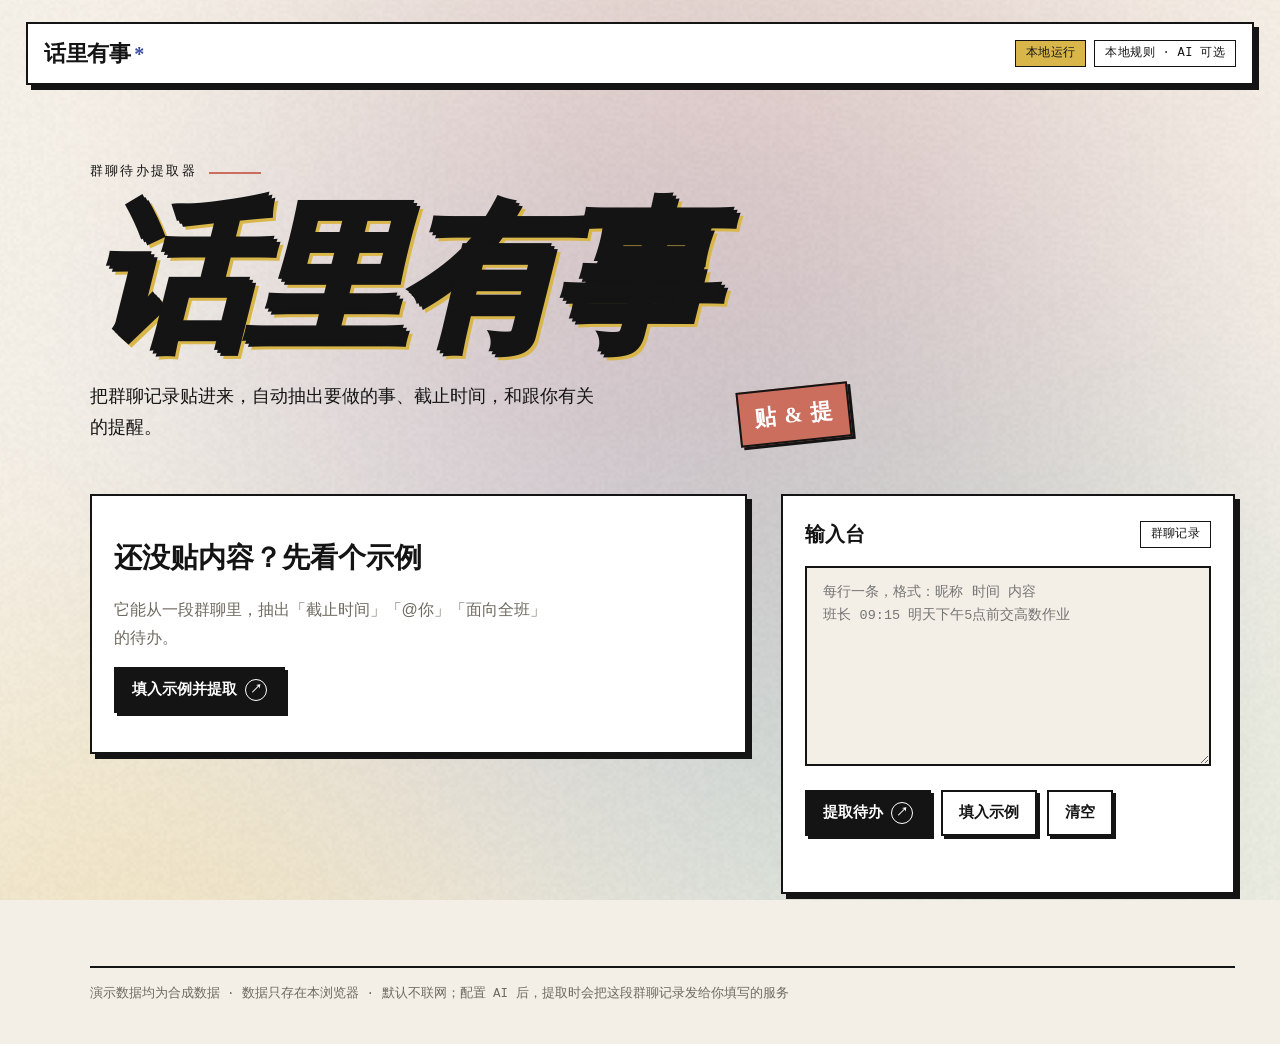
==== index.html @ 80111955 "feat: 加入日历视图与可选 AI 提取 - 日历视图：月历按截止日排布，支持切换月份、回到今天、显示/隐藏已完成 - 未识别日期的条目进「未排期」，可在日历里手动排期 - 详情面板新增「日历排期」" ====
<!DOCTYPE html>
<html lang="zh-CN">
<head>
  <meta charset="UTF-8">
  <meta name="viewport" content="width=device-width, initial-scale=1.0">
  <meta name="theme-color" content="#F4EFE6">
  <title>话里有事 · 群聊待办提取器</title>
  <link rel="stylesheet" href="styles.css">
</head>
<body>
  <!-- 着色器背景：主题色在纸面上缓慢晕染漂移 -->
  <canvas class="bg" id="bg-canvas" aria-hidden="true"></canvas>

  <header class="topbar">
    <span class="brand">话里有事<span class="brand__star" aria-hidden="true">*</span></span>
    <span class="topbar__tags">
      <span class="tag tag--acid">本地运行</span>
      <span class="tag">本地规则 · AI 可选</span>
    </span>
  </header>

  <main class="page">
    <section class="hero">
      <p class="kicker">群聊待办提取器<span class="kicker__line" aria-hidden="true"></span></p>
      <h1 class="title">话里有事</h1>
      <div class="hero__row">
        <p class="sub">把群聊记录贴进来，自动抽出要做的事、截止时间，和跟你有关的提醒。</p>
        <span class="stamp" aria-hidden="true">贴 &amp; 提</span>
      </div>
    </section>

    <div class="layout">
      <!-- 左：结果 -->
      <section class="col col--results">
        <div id="placeholder" class="box placeholder">
          <p class="placeholder__title">还没贴内容？先看个示例</p>
          <p class="placeholder__sub">它能从一段群聊里，抽出「截止时间」「@你」「面向全班」的待办。</p>
          <button type="button" id="quickstart" class="btn btn--primary">
            <span>填入示例并提取</span>
            <span class="btn__icon" aria-hidden="true">↗</span>
          </button>
        </div>

        <section id="result" class="result" hidden>
          <div class="stats">
            <div class="stat stat--big stat--acid">
              <span class="stat__label">待办</span>
              <span class="stat__num" id="stat-open">0</span>
            </div>
            <div class="stat stat--blue">
              <span class="stat__label">与你相关</span>
              <span class="stat__num" id="stat-relevant">0</span>
            </div>
            <div class="stat stat--pink">
              <span class="stat__label">待确认</span>
              <span class="stat__num" id="stat-confirm">0</span>
            </div>
            <div class="stat stat--mint">
              <span class="stat__label">已完成</span>
              <span class="stat__num" id="stat-done">0</span>
            </div>
          </div>

          <div class="box listbox" id="listbox">
            <div class="listbox__head">
              <nav class="tabs" aria-label="按状态筛选">
                <button type="button" class="tab active" data-filter="todo">待办</button>
                <button type="button" class="tab" data-filter="confirm">待确认</button>
                <button type="button" class="tab" data-filter="done">已完成</button>
              </nav>
              <div class="listbox__tools">
                <button type="button" id="view-toggle" class="btn btn--ghost btn--sm" aria-pressed="false" title="切换到日历视图">
                  <span id="view-toggle-icon" aria-hidden="true">▦</span>
                  <span id="view-toggle-label">日历</span>
                </button>
                <button type="button" id="ai-settings" class="btn btn--ghost btn--sm" title="AI 设置" aria-label="AI 设置"><span aria-hidden="true">⚙</span> AI</button>
                <button type="button" id="select-mode" class="btn btn--ghost btn--sm js-list-only" aria-pressed="false">多选</button>
                <button type="button" id="done-all" class="btn btn--ghost btn--sm js-list-only">全部完成</button>
                <button type="button" id="export" class="btn btn--ghost btn--sm">导出 JSON</button>
              </div>
            </div>

            <!-- 多选模式下的批量操作条，只在开启多选时出现 -->
            <div class="batchbar" id="batchbar" hidden>
              <span class="batchbar__count" id="batch-count">已选 0 条</span>
              <div class="batchbar__actions">
                <button type="button" id="batch-all" class="btn btn--ghost btn--sm">全选</button>
                <button type="button" id="batch-done" class="btn btn--ghost btn--sm">标记完成</button>
                <button type="button" id="batch-delete" class="btn btn--danger btn--sm">删除</button>
                <button type="button" id="batch-exit" class="btn btn--ghost btn--sm">取消</button>
              </div>
            </div>

            <p id="summary" class="summary"></p>
            <p id="ai-note" class="ai-note" hidden role="status" aria-live="polite"></p>
            <ul id="list" class="list"></ul>

            <!-- 日历视图：同一批待办的时间视角。月历里只放已排期的条目；
                 原文日期认不出来的留在「未排期」，点开可手动排期。 -->
            <section class="calendar" id="calendar" hidden aria-label="待办日历">
              <div class="cal__head">
                <div class="cal__month">
                  <button type="button" class="cal__navbtn" id="cal-prev" aria-label="上个月">‹</button>
                  <span class="cal__label" id="cal-label" aria-live="polite">—</span>
                  <button type="button" class="cal__navbtn" id="cal-next" aria-label="下个月">›</button>
                </div>
                <button type="button" class="btn btn--ghost btn--sm" id="cal-today">今天</button>
                <label class="cal__done">
                  <input type="checkbox" id="cal-show-done" checked>
                  显示已完成
                </label>
              </div>
              <p class="cal__meta" id="cal-meta"></p>

              <div class="cal__weekdays" aria-hidden="true">
                <span>一</span><span>二</span><span>三</span><span>四</span><span>五</span><span class="cal__weekend">六</span><span class="cal__weekend">日</span>
              </div>
              <div class="cal__grid" id="cal-grid" role="group" aria-label="月历"></div>

              <div class="cal__legend" aria-hidden="true">
                <span><i class="cal__bar"></i>待办</span>
                <span><i class="cal__bar cal__bar--confirm"></i>待确认</span>
                <span><i class="cal__bar cal__bar--done"></i>已完成</span>
                <span class="cal__legend-overdue">红条 = 已过期</span>
              </div>

              <div class="cal__section">
                <div class="cal__section-head cal__dayhead">
                  <h3 class="cal__daystamp" id="cal-day-label">
                    <span class="cal__daynum" id="cal-day-num">—</span>
                    <span class="cal__daymeta">
                      <span class="cal__daymonth" id="cal-day-month">—</span>
                      <span class="cal__dayweek" id="cal-day-week"></span>
                    </span>
                  </h3>
                  <span class="cal__section-count" id="cal-day-count"></span>
                </div>
                <ul class="cal-list cal-list--timeline" id="cal-day-list"></ul>
              </div>

              <div class="cal__section">
                <div class="cal__section-head">
                  <h3 class="cal__section-title">未排期</h3>
                  <span class="cal__section-count" id="cal-unscheduled-count"></span>
                </div>
                <p class="cal__hint" id="cal-unscheduled-hint">原文里没识别出具体日期的条目会留在这里，点开可手动排期。</p>
                <ul class="cal-list" id="cal-unscheduled-list"></ul>
              </div>
            </section>

            <!-- 拖拽放置目标：手柄拖动时的删除区。纯指针交互（键盘/读屏走批量删除按钮） -->
            <div class="trash" id="trash" hidden aria-hidden="true">
              <svg class="trash__icon" viewBox="0 0 24 24" focusable="false">
                <path d="M4 7h16M9.5 7V4.5h5V7M6.2 7l1 12.1A1.9 1.9 0 0 0 9.1 21h5.8a1.9 1.9 0 0 0 1.9-1.9L18 7"
                      fill="none" stroke="currentColor" stroke-width="2"/>
                <path d="M10.2 11v6M13.8 11v6" fill="none" stroke="currentColor" stroke-width="2"/>
              </svg>
              <span class="trash__label">拖入删除</span>
            </div>

            <p id="list-status" class="sr-only" role="status" aria-live="polite"></p>
          </div>
        </section>
      </section>

      <!-- 右：控制台 / 解析 -->
      <aside class="col col--side" id="side">
        <section class="box console" id="console">
          <div class="console__head">
            <h2 class="boxtitle">输入台</h2>
            <span class="tag mono">群聊记录</span>
          </div>
          <textarea id="chat" spellcheck="false" placeholder="每行一条，格式：昵称 时间 内容&#10;班长 09:15 明天下午5点前交高数作业"></textarea>
          <div class="actions">
            <button type="button" id="extract" class="btn btn--primary">
              <span>提取待办</span>
              <span class="btn__icon" aria-hidden="true">↗</span>
            </button>
            <button type="button" id="sample" class="btn btn--ghost">填入示例</button>
            <button type="button" id="clear" class="btn btn--ghost">清空</button>
          </div>
          <p id="hint" class="hint" role="status" aria-live="polite"></p>
        </section>

        <section class="box detail" id="detail" hidden>
          <div class="console__head">
            <h2 class="boxtitle">解析</h2>
            <button type="button" id="detail-close" class="btn btn--ghost btn--sm">返回输入台</button>
          </div>
          <p class="detail__text" id="detail-text"></p>
          <div class="detail__meta" id="detail-meta"></div>
          <div class="detail__block">
            <label class="detail__label" for="detail-date">日历排期</label>
            <div class="detail__date-row">
              <input type="date" id="detail-date">
              <button type="button" class="btn btn--ghost btn--sm" id="detail-date-clear">清除</button>
            </div>
            <p class="detail__date-note" id="detail-date-note"></p>
          </div>
          <div class="detail__block">
            <p class="detail__label">提取依据</p>
            <ul class="detail__reasons" id="detail-reasons"></ul>
          </div>
          <div class="detail__block" id="detail-cond-block" hidden>
            <p class="detail__label">条件</p>
            <ul class="detail__conds" id="detail-conds"></ul>
          </div>
          <div class="detail__block">
            <p class="detail__label">原文</p>
            <p class="detail__source" id="detail-source"></p>
            <button type="button" id="detail-raw-btn" class="btn btn--ghost btn--sm" aria-expanded="false" aria-controls="detail-raw" hidden>打开原文</button>
            <div class="rawwrap" id="detail-raw" hidden>
              <p class="detail__label" id="detail-raw-label"></p>
              <p class="detail__source detail__source--line" id="detail-raw-text"></p>
            </div>
          </div>
        </section>
      </aside>
    </div>

    <footer class="foot">
      <p>演示数据均为合成数据 · 数据只存在本浏览器 · 默认不联网；配置 AI 后，提取时会把这段群聊记录发给你填写的服务</p>
    </footer>
  </main>

  <!-- 拖进垃圾桶删除后给一条撤回机会。
       「删除」按钮走的是下面的二次确认弹窗，所以不需要这个——确认过的删除就是终局。 -->
  <div class="undo" id="undo" hidden role="status" aria-live="polite">
    <span class="undo__text" id="undo-text"></span>
    <button type="button" class="btn btn--sm" id="undo-btn">撤销</button>
  </div>

  <!-- 删除确认弹窗：警告 + 跳出动效 -->
  <div class="dialog" id="delete-dialog" hidden role="dialog" aria-modal="true" aria-labelledby="delete-dialog__title">
    <div class="dialog__backdrop" data-close aria-hidden="true"></div>
    <div class="dialog__card" role="document">
      <span class="dialog__mark" aria-hidden="true">!</span>
      <h2 class="dialog__title" id="delete-dialog__title">删除这条待办？</h2>
      <p class="dialog__body">这条待办会被<span class="dialog__strong">永久移除</span>，无法撤销。</p>
      <p class="dialog__preview" id="delete-dialog__preview"></p>
      <div class="dialog__actions">
        <button type="button" class="btn btn--ghost" id="delete-cancel">取消</button>
        <button type="button" class="btn btn--danger" id="delete-confirm">确认删除</button>
      </div>
    </div>
  </div>

  <!-- AI 设置：可选增强。没有配置时，页面行为与纯本地版完全一致。
       Key 只写进本浏览器的 localStorage，不写进代码、仓库或导出文件。 -->
  <div class="dialog" id="ai-dialog" hidden role="dialog" aria-modal="true" aria-labelledby="ai-dialog__title">
    <div class="dialog__backdrop" data-ai-close aria-hidden="true"></div>
    <div class="dialog__card dialog__card--wide" role="document">
      <h2 class="dialog__title" id="ai-dialog__title">AI 提取设置</h2>
      <p class="dialog__body dialog__body--sm">AI 是可选的。不配置时，全部功能由本地规则完成。配置保存后，点「提取待办」会把整段群聊直接交给 AI 整理成待办，结果写进列表；每条都会在「解析」里给出原文证据。密钥只保存在这个浏览器的 localStorage 里，不写进代码、仓库或导出文件；提取时，这段群聊记录会发送到你下面填写的服务。</p>

      <label class="field">
        <span class="field__label">服务商</span>
        <select id="ai-provider">
          <option value="deepseek">DeepSeek</option>
          <option value="openai">OpenAI</option>
          <option value="ollama">本地 Ollama</option>
          <option value="custom">自定义（OpenAI 兼容）</option>
        </select>
      </label>

      <label class="field">
        <span class="field__label">接口地址</span>
        <input type="text" id="ai-base" spellcheck="false" autocomplete="off" placeholder="https://api.deepseek.com">
      </label>

      <label class="field">
        <span class="field__label">模型</span>
        <input type="text" id="ai-model" spellcheck="false" autocomplete="off" placeholder="deepseek-chat">
      </label>

      <label class="field">
        <span class="field__label">API Key</span>
        <input type="password" id="ai-key" spellcheck="false" autocomplete="off" placeholder="sk-…（本地 Ollama 可留空）">
      </label>

      <p class="ai-why" id="ai-dialog-status" role="status" aria-live="polite"></p>

      <div class="dialog__actions dialog__actions--split">
        <button type="button" class="btn btn--ghost btn--sm" id="ai-test">测试连接</button>
        <span class="dialog__spacer"></span>
        <button type="button" class="btn btn--ghost" id="ai-cancel">关闭</button>
        <button type="button" class="btn btn--primary" id="ai-save">保存</button>
      </div>
    </div>
  </div>

  <script src="bg-shader.js"></script>
  <script src="app.js"></script>
</body>
</html>
---- styles.css ----
/* ============================================================
   话里有事 · 新粗野主义（Neo-brutalism）
   撞色 + 2px 硬描边 + 实心硬阴影 + 字体混搭 + 不对称负空间。
   规则是拿来打破的——但每处破例都得有意图。
   纯 CSS，无框架。动效只用 transform / opacity。
   ============================================================ */

:root {
  /* 撞色色板：芥末黄 × 靛蓝 × 陶土 × 灰绿，压在一个近黑骨架上 */
  --paper: #F4EFE6;   /* 暖纸底 */
  --paper-2: #EAE2D2;
  --ink: #141414;     /* 近黑 */
  --white: #FFFFFF;

  --acid: #D9B64A;    /* 芥末黄 */
  --acid-soft: #F5E7BC; /* 芥末黄的浅版：多选选中行的底 */
  --blue: #3B4C9E;    /* 靛蓝 */
  --blue-ink: #FFFFFF;
  --pink: #CB6E5E;    /* 陶土 */
  --mint: #74B293;    /* 灰绿 */
  --orange: #C2541E;  /* 橙 */

  --amber: #B4630A;
  --red: #D43A26;

  --line: #141414;
  --line-soft: rgba(20, 20, 20, 0.16);
  --weak: #6E6A60;
  --mark: #D9B64A;

  /* 字体混搭：衬线标题 × 无衬线正文 × 等宽标签 */
  --display: "Noto Serif SC", "Source Han Serif SC", "Songti SC", "STSong", "SimSun", Georgia, serif;
  --body: "PingFang SC", "HarmonyOS Sans SC", "Microsoft YaHei", -apple-system, "Segoe UI", "Noto Sans SC", sans-serif;
  --mono: ui-monospace, "SF Mono", "Cascadia Mono", "JetBrains Mono", Consolas, "Liberation Mono", monospace;

  /* 硬阴影（无 blur）——本主题唯一的"阴影" */
  --shadow: 5px 5px 0 var(--ink);
  --shadow-sm: 3px 3px 0 var(--ink);
  --shadow-lg: 9px 9px 0 var(--ink);

  --ease-out: cubic-bezier(0.23, 1, 0.32, 1);
  /* 视图翻转的两半：easeInQuad / easeOutQuad（easings.net）。
     转出加速、转入减速，接缝处速度正好接上，拼成一次 180° 翻转。 */
  --ease-flip-out: cubic-bezier(0.11, 0, 0.5, 0);
  --ease-flip-in: cubic-bezier(0.5, 1, 0.89, 0.67);
}

* { box-sizing: border-box; }

html, body { margin: 0; padding: 0; }

body {
  background: var(--paper);
  color: var(--ink);
  font-family: var(--body);
  font-size: 16px;
  line-height: 1.6;
  -webkit-font-smoothing: antialiased;
  text-rendering: optimizeLegibility;
  overflow-x: hidden;
}

/* ---- 着色器背景（WebGL 晕染漂移；无 WebGL 时退化为纯纸底）---- */
.bg {
  position: fixed;
  inset: 0;
  z-index: -1;
  width: 100%;
  height: 100%;
  pointer-events: none;
  background: var(--paper);
}

/* ---- 顶栏 ---- */
.topbar {
  display: flex;
  align-items: center;
  justify-content: space-between;
  gap: 16px;
  margin: 22px 26px 0;
  padding: 12px 16px;
  background: var(--white);
  border: 2px solid var(--ink);
  box-shadow: var(--shadow);
}

.brand {
  font-family: var(--display);
  font-weight: 900;
  font-size: 22px;
  letter-spacing: -0.02em;
  display: inline-flex;
  align-items: baseline;
  gap: 4px;
}
.brand__star { color: var(--blue); font-size: 20px; }

.topbar__tags { display: flex; gap: 8px; flex-wrap: wrap; }

.tag {
  display: inline-block;
  padding: 3px 10px;
  font-family: var(--mono);
  font-size: 12px;
  letter-spacing: 0.03em;
  background: var(--white);
  border: 1.5px solid var(--ink);
  color: var(--ink);
  white-space: nowrap;
}
.tag--acid { background: var(--acid); }

/* ---- 主容器：左右留白故意不相等 ---- */
.page {
  padding: 0 3.5vw 0 7vw;
  max-width: 1560px;
  margin: 0 auto;
}

/* ---- Hero ---- */
.hero { padding: 72px 0 52px; }

.kicker {
  margin: 0 0 18px;
  font-family: var(--mono);
  font-size: 13px;
  letter-spacing: 0.18em;
  text-transform: uppercase;
  color: var(--ink);
  display: inline-flex;
  align-items: center;
  gap: 12px;
}
.kicker__line {
  display: inline-block;
  width: 52px;
  height: 2px;
  background: var(--pink);
}

.title {
  margin: 0;
  font-family: var(--display);
  font-weight: 900;
  font-style: italic;
  font-size: clamp(56px, 12.5vw, 168px);
  line-height: 0.95;
  letter-spacing: -0.04em;
  color: var(--ink);
  /* 3D 挤出：两层黑色厚底 + 芥末黄投影，字从纸上"鼓"出来 */
  text-shadow:
    3px 3px 0 var(--ink),
    6px 6px 0 var(--ink),
    9px 9px 0 var(--acid);
}

.hero__row {
  display: flex;
  align-items: flex-end;
  justify-content: space-between;
  gap: 32px;
  margin-top: 28px;
  max-width: 760px;
}

.sub {
  margin: 0;
  font-size: 18px;
  line-height: 1.7;
  color: var(--ink);
  max-width: 520px;
}

.stamp {
  flex: none;
  font-family: var(--display);
  font-weight: 900;
  font-size: 22px;
  padding: 8px 14px;
  background: var(--pink);
  color: var(--white);
  border: 2px solid var(--ink);
  box-shadow: var(--shadow-sm);
  transform: rotate(-6deg);
  letter-spacing: 0.06em;
}

/* ---- 布局：两列不等宽，侧栏向下错位 ---- */
.layout {
  display: grid;
  grid-template-columns: 1.45fr 1fr;
  gap: 34px;
  align-items: start;
}
.col { min-width: 0; }
.col--side { position: sticky; top: 16px; }  /* 吸顶：点哪条，解析面板都在旁边 */

/* ---- 卡片 ---- */
.box {
  background: var(--white);
  border: 2px solid var(--ink);
  box-shadow: var(--shadow);
  padding: 22px;
}

.boxtitle {
  margin: 0;
  font-family: var(--display);
  font-weight: 900;
  font-size: 20px;
  letter-spacing: -0.01em;
}

/* ---- 输入台 ---- */
.console__head {
  display: flex;
  align-items: center;
  justify-content: space-between;
  gap: 12px;
  margin-bottom: 16px;
}

textarea {
  width: 100%;
  min-height: 200px;
  resize: vertical;
  padding: 14px 16px;
  font-family: var(--mono);
  font-size: 13.5px;
  line-height: 1.7;
  color: var(--ink);
  background: var(--paper);
  border: 2px solid var(--ink);
  outline: none;
  transition: background 160ms var(--ease-out);
}
textarea:focus { background: var(--white); }

/* ---- 按钮 ---- */
.actions { display: flex; gap: 10px; margin-top: 16px; flex-wrap: wrap; }

.btn {
  display: inline-flex;
  align-items: center;
  gap: 8px;
  padding: 10px 16px;
  white-space: nowrap;
  font-family: var(--body);
  font-size: 14.5px;
  font-weight: 600;
  color: var(--ink);
  background: var(--white);
  border: 2px solid var(--ink);
  box-shadow: var(--shadow-sm);
  cursor: pointer;
  transition: transform 140ms var(--ease-out);
}
.btn:active { transform: translate(2px, 2px); }

.btn--primary {
  background: var(--ink);
  color: var(--white);
  box-shadow: var(--shadow-sm);
}
.btn--primary .btn__icon {
  display: inline-grid;
  place-items: center;
  width: 22px;
  height: 22px;
  border: 1.5px solid currentColor;
  border-radius: 50%;
  font-size: 12px;
  transition: transform 160ms var(--ease-out);
}

.btn--ghost { box-shadow: var(--shadow-sm); }
.btn--sm { padding: 6px 12px; font-size: 13px; }
/* 「多选」是个开关，开着的时候按钮本身要看得出来 */
.btn.is-on { background: var(--ink); color: var(--white); }
.btn:disabled {
  cursor: default;
  opacity: 0.42;
  box-shadow: none;
  transform: translate(2px, 2px);
}

@media (hover: hover) and (pointer: fine) {
  .btn:hover { transform: translate(-2px, -2px); }
  .btn:active { transform: translate(2px, 2px); }
  .btn--primary:hover .btn__icon { transform: translate(2px, -2px); }
}

.hint { min-height: 20px; margin: 14px 0 0; font-size: 13px; color: var(--weak); font-family: var(--mono); }
.hint--ok { color: #0E7A44; }
.hint--warn { color: var(--amber); }

/* ---- 输出区：空态引导卡（一键体验入口）---- */
.placeholder {
  min-height: 260px;
  display: flex;
  flex-direction: column;
  align-items: flex-start;
  justify-content: center;
  gap: 16px;
  text-align: left;
  background: var(--white);
}
/* [hidden] 是 UA 样式表里的 display:none，作者样式里的 display:flex 会盖掉它，
   所以这里必须显式补一条，否则提取成功后空态卡不会消失、跟结果叠在一起。 */
.placeholder[hidden] { display: none; }
.placeholder__title { margin: 0; font-family: var(--display); font-weight: 900; font-size: 28px; }
.placeholder__sub { margin: 0; color: var(--weak); max-width: 440px; line-height: 1.7; }

/* ---- 统计块：不对称 grid，右下故意留空 ---- */
.stats {
  display: grid;
  grid-template-columns: 1.55fr 1fr 1fr;
  gap: 12px;
  margin-bottom: 22px;
  perspective: 900px;
}

.stat {
  padding: 16px 18px;
  border: 2px solid var(--ink);
  box-shadow: var(--shadow-sm);
  background: var(--white);
  transition: transform 140ms var(--ease-out);
}
.stat--big {
  grid-row: span 2;
  display: flex;
  flex-direction: column;
  justify-content: space-between;
  min-height: 150px;
  background: var(--acid);
}
.stat--big .stat__num { font-size: 72px; }
/* 三个次要统计：白底 + 各自色粗边 + 数字用色，压掉大面积高饱和 */
.stat--blue { background: var(--white); color: var(--ink); border-left: 8px solid var(--blue); }
.stat--pink { background: var(--white); color: var(--ink); border-left: 8px solid var(--pink); }
.stat--mint { background: var(--white); color: var(--ink); border-left: 8px solid var(--mint); }
.stat--blue .stat__num { color: var(--blue); }
.stat--pink .stat__num { color: var(--pink); }
.stat--mint .stat__num { color: var(--mint); }
.stat--blue .stat__label, .stat--pink .stat__label, .stat--mint .stat__label { opacity: 0.6; }

.stat__label { display: block; font-family: var(--mono); font-size: 12px; letter-spacing: 0.06em; opacity: 0.85; }
.stat__num { display: block; font-family: var(--mono); font-weight: 700; font-size: 34px; line-height: 1; }

@media (hover: hover) and (pointer: fine) {
  .stat:hover { transform: translate(-2px, -2px) rotateX(9deg) rotateY(-12deg); }
}

/* ---- 列表盒 ---- */
/* 裁掉条目飞出去的越界部分，让「甩出列表」读起来是滑出盒子而不是溢出到页面上。
   内边距 22px 足够容纳静止态/选中态/悬停态的硬阴影（最大 7px）。
   position: relative 是给垃圾桶做定位上下文（它钉在盒子左下角）。 */
.listbox { position: relative; overflow: hidden; }

/* 列表 / 日历切换：整张卡片绕 Y 轴翻转，在侧面看不见时换内容。
   两段时长和 app.js 里的 150 / 190ms 对齐；只动 transform 和 opacity。 */
.listbox.is-flip-out,
.listbox.is-flip-in {
  transform-origin: center center;
  pointer-events: none;
}
.listbox.is-flip-out {
  animation: viewFlipOut 150ms var(--ease-flip-out) both;
}
.listbox.is-flip-in {
  animation: viewFlipIn 190ms var(--ease-flip-in) both;
}
@keyframes viewFlipOut {
  0%   { opacity: 1; transform: perspective(2400px) rotateY(0deg); }
  80%  { opacity: 1; }
  100% { opacity: 0; transform: perspective(2400px) rotateY(calc(var(--flip-dir, 1) * 90deg)); }
}
@keyframes viewFlipIn {
  0%   { opacity: 0; transform: perspective(2400px) rotateY(calc(var(--flip-dir, 1) * -90deg)); }
  30%  { opacity: 0.55; }
  100% { opacity: 1; transform: perspective(2400px) rotateY(0deg); }
}

.listbox__head {
  display: flex;
  align-items: center;
  justify-content: space-between;
  gap: 12px;
  flex-wrap: wrap;
}

.tabs {
  display: inline-flex;
  border: 2px solid var(--ink);
  background: var(--paper);
}
.tab {
  padding: 8px 16px;
  font-family: var(--body);
  font-size: 14px;
  font-weight: 600;
  color: var(--ink);
  background: transparent;
  border: none;
  border-right: 2px solid var(--ink);
  cursor: pointer;
  position: relative;
  z-index: 0;
  transition: background 140ms var(--ease-out), color 140ms var(--ease-out),
              transform 220ms var(--ease-out), opacity 220ms var(--ease-out),
              box-shadow 220ms var(--ease-out);
}
.tab:last-child { border-right: none; }
/* 未选中项压低，给选中项腾出视觉分量 */
.tabs .tab:not(.active) { opacity: 0.72; }
/* 选中项从行里「鼓」出来：抬起 + 微放大 + 硬阴影，邻居自然让位 */
.tab.active {
  background: var(--ink);
  color: var(--white);
  transform: translateY(-2px) scale(1.06);
  box-shadow: var(--shadow-sm);
  z-index: 1;
}

.listbox__tools { display: flex; align-items: center; flex-wrap: wrap; gap: 8px; }

.summary { margin: 14px 0 0; font-size: 13px; color: var(--weak); font-family: var(--mono); }

/* 屏幕阅读器可见、视觉不可见：只用来播报拖拽排序的结果 */
.sr-only {
  position: absolute;
  width: 1px; height: 1px;
  margin: -1px; padding: 0;
  overflow: hidden;
  clip-path: inset(50%);
  white-space: nowrap;
}

/* ---- 列表 ---- */
/* 底部留出垃圾桶那一行，最后一条不会被它压住 */
/* 垃圾桶改成流内元素后，这里不再需要给它预留 56px */
.list { list-style: none; margin: 6px 0 0; padding: 0; }

/* 拖拽把手：点阵握把。整行太宽，用整行做拖拽会跟"点击选中"打架，所以给一个明确的手柄。 */
.drag {
  flex: none;
  width: 16px;
  height: 26px;
  margin-top: 2px;
  cursor: grab;
  touch-action: none; /* 触屏上按住手柄拖动时不要顺带滚页面 */
  border-radius: 3px;
  background-image: radial-gradient(var(--ink) 1.1px, transparent 1.2px);
  background-size: 5px 5px;
  background-position: 1px 2px;
  opacity: 0.3;
  transition: opacity 160ms var(--ease-out), background-color 160ms var(--ease-out);
}
@media (hover: hover) and (pointer: fine) {
  .drag:hover { opacity: 0.7; background-color: var(--paper-2); }
}
.drag:focus-visible { opacity: 1; outline: 2px solid var(--ink); outline-offset: 2px; }
/* 深色选中态下，墨色点阵看不见，换成纸色 */
.item--selected .drag { background-image: radial-gradient(var(--paper-2) 1.1px, transparent 1.2px); }

/* 被拖起来的那条：脱离列表流，抬起（硬阴影加大）——宽而扁的行用旋转会读成"整行歪掉"，所以不旋转 */
.item--dragging {
  position: relative;
  z-index: 6;
  background: var(--white);
  box-shadow: var(--shadow-lg);
}
.item--dragging, .item--dragging * { cursor: grabbing; }
.item--dragging .drag { opacity: 0.9; }
body.is-dragging { user-select: none; }
/* 拖拽时条目可能被拖到列表外，先解除 .listbox 的裁剪（它平时是为"滑出列表"服务的）。
   is-dropping 是「松手后飞进垃圾桶」那 300ms——那一段也要保持不裁剪。 */
body.is-dragging .listbox,
body.is-dropping .listbox { overflow: visible; }

/* 拖拽时把结果列整体抬到右侧「输入台」之上。
   .console / .col--results / .col--side 都挂着 `animation: rise ... both`，
   而 rise 动的是 opacity + transform——fill-mode 的 both 让动画**永久处于生效状态**，
   于是这三个都成了永久 stacking context。被拖的条目 z-index 再高也被困在
   .col--results 内部出不去，而 .col--side 在 DOM 里更靠后、两者又同处 z-index:0
   那一层，所以条目一拖到输入台上就会被它盖住。只能在"列"这一层把顺序翻过来。 */
body.is-dragging .col--results,
body.is-dropping .col--results {
  position: relative;
  z-index: 5;
}

.item {
  display: flex;
  align-items: flex-start;
  gap: 12px;
  padding: 14px 12px;
  margin-top: 8px;
  background: var(--white);
  border: 2px solid var(--ink);
  border-left-width: 8px;
  box-shadow: var(--shadow-sm);
  cursor: pointer;
  transition: transform 140ms var(--ease-out), background 120ms var(--ease-out),
              box-shadow 120ms var(--ease-out);
}
.item--todo { border-left-color: var(--mint); }
.item--confirm { border-left-color: var(--orange); }
.item--done { border-left-color: var(--line-soft); }

@media (hover: hover) and (pointer: fine) {
  .item:hover { transform: translate(-2px, -2px); }
}

/* 多选模式：整行变成"可勾选"，所以不再有"点开解析"的暗示 */
.item--select .item__more { display: none; }

/* 多选选中的行：浅芥末底 + 芥末硬阴影，跟"反色=正在看解析"区分开 */
.item--picked {
  background: var(--acid-soft);
  box-shadow: 3px 3px 0 var(--acid);
}

/* 选中：反色 + 实心阴影加大，一眼锁定 */
.list .item--selected {
  background: var(--ink);
  color: var(--white);
  box-shadow: 7px 7px 0 var(--acid);
}
.list .item--selected .text { color: var(--white); }
.list .item--selected .source { color: var(--paper-2); }
.list .item--selected .imported { color: var(--paper-2); }
.list .item--selected .item__more { color: var(--acid); }

.done-toggle {
  appearance: none;
  -webkit-appearance: none;
  flex: none;
  width: 20px;
  height: 20px;
  margin-top: 2px;
  border: 2px solid var(--ink);
  background: var(--white);
  cursor: pointer;
  position: relative;
  transition: background 120ms var(--ease-out);
}
.done-toggle:checked { background: var(--mint); }
.done-toggle:checked::after {
  content: "";
  position: absolute;
  inset: 3px;
  background: var(--ink);
  clip-path: polygon(14% 44%, 0 62%, 46% 100%, 100% 12%, 84% 0, 42% 68%);
}
.item--selected .done-toggle { background: var(--paper); }

/* 多选的勾选框：刻意跟「完成」的勾不一样——这里是实心方块，不是对勾。
   两个框在一行里从不同时出现，但语义得一眼分得开。 */
.pick {
  appearance: none;
  -webkit-appearance: none;
  flex: none;
  width: 20px;
  height: 20px;
  margin-top: 2px;
  border: 2px solid var(--ink);
  background: var(--white);
  cursor: pointer;
  position: relative;
  transition: background 120ms var(--ease-out);
}
.pick:checked { background: var(--acid); }
.pick:checked::after {
  content: "";
  position: absolute;
  inset: 4px;
  background: var(--ink);
}
.pick:focus-visible { outline: 2px solid var(--blue); outline-offset: 2px; }

.body { flex: 1; min-width: 0; }

/* 列表里的文字只留两行——待办台是拿来扫的，不是拿来读的。
   一条真实的班级通知能把行撑到三行半，扫十条就得滚屏。
   全文在右边的「解析」里，一个字都不会丢。 */
.item .text {
  font-size: 15px;
  line-height: 1.5;
  display: -webkit-box;
  -webkit-line-clamp: 2;
  -webkit-box-orient: vertical;
  overflow: hidden;
}
.item--done .text { color: var(--weak); text-decoration: line-through; }

.meta { display: flex; align-items: center; gap: 8px; margin-top: 9px; flex-wrap: wrap; }

.chip {
  display: inline-block;
  padding: 1px 8px;
  font-family: var(--mono);
  font-size: 11.5px;
  letter-spacing: 0.02em;
  background: var(--white);
  border: 1.5px solid var(--ink);
  color: var(--ink);
}
.chip--type-task { background: var(--mint); }
.chip--type-reminder { background: var(--acid); }
.chip--type-request { background: var(--pink); color: var(--white); }
/* 「说明」刻意不抢眼：纸底 + 虚线描边，跟三种实心撞色的"要做什么"分开。
   它不是第四种行动类型，是"这条不是给行动用的"这个信号本身。 */
.chip--type-note { background: var(--white); border-style: dashed; color: var(--weak); }
.chip--deadline { background: var(--blue); color: var(--white); }
.chip--me { background: var(--ink); color: var(--white); }
.chip--state { background: var(--orange); color: var(--white); }
.chip--state-done { background: var(--line-soft); color: var(--ink); }

.item--selected .chip { border-color: var(--white); }
/* 反色行里，墨色底的「与你相关」会整块融进背景；AI 的靛蓝底也偏暗。
   这里把这两种标签翻成浅底深字，保证选中时还读得清。 */
.item--selected .chip--me { background: var(--white); color: var(--ink); }
.item--selected .chip--ai { background: var(--acid); color: var(--ink); }

.source { font-size: 12.5px; color: var(--weak); }
.imported { font-size: 12px; font-family: var(--mono); color: var(--weak); }

.item__more { font-size: 12.5px; font-family: var(--mono); color: var(--weak); }

.del {
  flex: none;
  font-family: var(--mono);
  font-size: 12.5px;
  padding: 4px 8px;
  background: var(--white);
  color: var(--ink);
  border: 1.5px solid var(--ink);
  cursor: pointer;
  transition: background 120ms var(--ease-out), color 120ms var(--ease-out);
}
@media (hover: hover) and (pointer: fine) {
  .del:hover { background: var(--red); color: var(--white); border-color: var(--ink); }
}
.item--selected .del { background: transparent; color: var(--white); border-color: var(--white); }

.empty { padding: 32px 12px; text-align: center; color: var(--weak); font-family: var(--mono); }

/* ---- 日历视图 ---- */
/* 日历不是另一个数据表，是同一批条目的时间视角：
   有日期的进月历，认不出日期的进「未排期」，两边点开都是同一个解析面板。 */
.calendar { margin-top: 16px; }
.calendar[hidden] { display: none; }

/* 日历模式下，状态标签和列表专属工具让位；AI 设置和导出仍可用。 */
.listbox.is-calendar .tabs,
.listbox.is-calendar .summary,
.listbox.is-calendar #list,
.listbox.is-calendar .trash,
.listbox.is-calendar .batchbar { display: none; }
.listbox.is-calendar .js-list-only { display: none; }

.cal__head { display: flex; align-items: center; gap: 10px; flex-wrap: wrap; }
.cal__month {
  display: inline-flex;
  align-items: stretch;
  background: var(--paper);
  border: 2px solid var(--ink);
}
.cal__navbtn {
  width: 34px;
  padding: 0;
  background: transparent;
  color: var(--ink);
  border: none;
  border-right: 2px solid var(--ink);
  font-family: var(--mono);
  font-size: 20px;
  line-height: 1;
  cursor: pointer;
  transition: background 120ms var(--ease-out);
}
.cal__navbtn:last-child { border-right: none; }
.cal__label {
  display: inline-flex;
  align-items: center;
  justify-content: center;
  min-width: 118px;
  padding: 0 12px;
  font-family: var(--display);
  font-weight: 900;
  font-size: 17px;
}

@media (hover: hover) and (pointer: fine) {
  .cal__navbtn:hover { background: var(--acid); }
}

.cal__done {
  display: inline-flex;
  align-items: center;
  gap: 6px;
  margin-left: auto;
  font-family: var(--mono);
  font-size: 12px;
  color: var(--weak);
  cursor: pointer;
}
.cal__done input,
.cal-check {
  appearance: none;
  -webkit-appearance: none;
  flex: none;
  width: 18px;
  height: 18px;
  margin: 0;
  background: var(--white);
  border: 2px solid var(--ink);
  cursor: pointer;
  position: relative;
}
.cal__done input:checked,
.cal-check:checked { background: var(--mint); }
.cal__done input:checked::after,
.cal-check:checked::after {
  content: "";
  position: absolute;
  inset: 3px;
  background: var(--ink);
  clip-path: polygon(14% 44%, 0 62%, 46% 100%, 100% 12%, 84% 0, 42% 68%);
}
.cal__done input:focus-visible,
.cal-check:focus-visible { outline: 2px solid var(--blue); outline-offset: 2px; }

.cal__meta { margin: 8px 0 10px; font-family: var(--mono); font-size: 12px; color: var(--weak); }

.cal__weekdays,
.cal__grid {
  display: grid;
  grid-template-columns: repeat(7, minmax(0, 1fr));
  gap: 6px;
}
.cal__weekdays { margin-top: 12px; }
.cal__weekdays span {
  text-align: center;
  font-family: var(--mono);
  font-size: 11px;
  letter-spacing: 0.08em;
  color: var(--weak);
}
.cal__weekdays .cal__weekend { color: var(--pink); }

.cal__day {
  appearance: none;
  -webkit-appearance: none;
  position: relative;
  display: flex;
  flex-direction: column;
  justify-content: space-between;
  min-height: 62px;
  padding: 6px;
  background-color: var(--day-bg, var(--white));
  background-image: var(--day-hatch, none);
  color: var(--ink);
  border: 1.5px solid var(--ink);
  font-family: var(--mono);
  text-align: left;
  cursor: pointer;
  transition: transform 140ms var(--ease-out), background-color 120ms var(--ease-out),
              box-shadow 120ms var(--ease-out);
}
.cal__day--blank { visibility: hidden; pointer-events: none; }

/* 工作量底纹：越黄越挤。周末空着时压成纸灰，和不忙的工作日区分开。
   数据落成 data-load（0/1/2/3），颜色只在这里定义，JS 不拼色值。 */
.cal__day[data-load="1"] { --day-bg: #FBF7EA; }
.cal__day[data-load="2"] { --day-bg: #F4E8C8; }
.cal__day[data-load="3"] { --day-bg: #EFDCA4; }
.cal__day.is-weekend[data-load="0"] { --day-bg: var(--paper-2); }
/* 过去的日期打斜纹：一眼看出「已经翻篇」，但不盖掉过期红边和选中态。 */
.cal__day.is-past {
  --day-hatch: repeating-linear-gradient(45deg, transparent 0 5px, rgba(20, 20, 20, 0.05) 5px 6px);
}

.cal__num { align-self: flex-start; font-size: 13px; font-weight: 700; line-height: 1; }
.cal__day.is-today .cal__num {
  padding: 1px 4px;
  margin: -1px 0 0 -4px;
  background: var(--acid);
}

/* 底部读数：最多三根小柱（按状态着色）+ 确切条数。条数比「+n」准确，
   3 条以上也还能看出颜色构成。 */
.cal__load { display: flex; align-items: flex-end; justify-content: space-between; gap: 4px; min-height: 12px; }
.cal__bars { display: flex; align-items: flex-end; gap: 3px; height: 12px; }
.cal__bar { flex: none; width: 4px; height: 10px; background: var(--mint); }
.cal__bars .cal__bar { height: 100%; }
.cal__bar--confirm { background: var(--orange); }
.cal__bar--done { background: var(--line-soft); }
.cal__bar--overdue { background: var(--red); }
.cal__count { font-size: 10px; font-weight: 700; line-height: 1; color: var(--ink); }

/* 过期用「内阴影红边」而不是加粗底边：不改变格子高度，行列不会因为哪天过期而轻微错位。 */
.cal__day.is-overdue { box-shadow: inset 0 -4px 0 var(--red); }
.cal__day.is-selected {
  background: var(--ink);
  color: var(--white);
  box-shadow: 3px 3px 0 var(--acid);
}
.cal__day.is-selected.is-overdue {
  box-shadow: 3px 3px 0 var(--acid), inset 0 -4px 0 var(--pink);
}
.cal__day.is-selected .cal__num {
  padding: 1px 4px;
  margin: -1px 0 0 -4px;
  background: var(--acid);
  color: var(--ink);
}
.cal__day.is-selected .cal__count { color: var(--paper-2); }
.cal__day.is-selected .cal__bar { outline: 1px solid rgba(255, 255, 255, 0.55); }
.cal__day.is-selected .cal__bar--done { background: var(--weak); }
.cal__day:focus-visible { outline: 2px solid var(--blue); outline-offset: 2px; }

@media (hover: hover) and (pointer: fine) {
  .cal__day:not(.cal__day--blank):hover {
    transform: translate(-1px, -1px);
    box-shadow: var(--shadow-sm);
  }
  .cal__day.is-overdue:hover {
    box-shadow: var(--shadow-sm), inset 0 -4px 0 var(--red);
  }
  .cal__day.is-selected:hover { box-shadow: 4px 4px 0 var(--acid); }
  .cal__day.is-selected.is-overdue:hover {
    box-shadow: 4px 4px 0 var(--acid), inset 0 -4px 0 var(--pink);
  }
}

.cal__legend {
  display: flex;
  align-items: center;
  flex-wrap: wrap;
  gap: 8px 14px;
  margin-top: 10px;
  font-family: var(--mono);
  font-size: 11px;
  color: var(--weak);
}
.cal__legend span { display: inline-flex; align-items: center; gap: 5px; }
.cal__legend-overdue { color: var(--red); }

.cal__section { margin-top: 20px; padding-top: 14px; border-top: 2px solid var(--ink); }
.cal__section-head { display: flex; align-items: baseline; justify-content: space-between; gap: 10px; }
.cal__section-title { margin: 0; font-family: var(--display); font-weight: 900; font-size: 17px; }
.cal__section-count { font-family: var(--mono); font-size: 12px; color: var(--weak); }

/* 选中日：把「几月几日星期几」拆成日期戳。
   大数字先被眼睛接住，月份和星期退成注脚——比一整行同字号的小标题更像日历。 */
.cal__dayhead { align-items: center; }
.cal__daystamp { display: flex; align-items: center; gap: 10px; margin: 0; min-width: 0; }
.cal__daynum {
  font-family: var(--display);
  font-weight: 900;
  font-size: 34px;
  line-height: 0.9;
  letter-spacing: -0.02em;
}
.cal__daymeta { display: flex; flex-direction: column; gap: 1px; line-height: 1.15; }
.cal__daymonth { font-family: var(--mono); font-size: 11.5px; font-weight: 700; letter-spacing: 0.06em; }
.cal__dayweek { font-family: var(--mono); font-size: 10.5px; color: var(--weak); }

/* 当月切换的方向感：新月份从翻页的那一侧轻轻推入。
   只动 transform / opacity，200ms，不拖住点击。 */
.cal__grid.is-slide-next { animation: calSlideNext 200ms var(--ease-out) both; }
.cal__grid.is-slide-prev { animation: calSlidePrev 200ms var(--ease-out) both; }
@keyframes calSlideNext {
  from { opacity: 0; transform: translateX(8px); }
  to   { opacity: 1; transform: translateX(0); }
}
@keyframes calSlidePrev {
  from { opacity: 0; transform: translateX(-8px); }
  to   { opacity: 1; transform: translateX(0); }
}
.cal__hint { margin: 6px 0 0; font-family: var(--mono); font-size: 12px; line-height: 1.6; color: var(--weak); }
.cal__hint[hidden] { display: none; }

.cal-list { list-style: none; margin: 8px 0 0; padding: 0; }

/* 当天安排走一条竖向时间轴：左边一根细线，每条待办一个状态色节点。
   只占 22px 槽位，320 宽下条目仍然放得下；节点颜色跟条目左边框同源（--state）。
   空白天没有内容可排，就把线收掉，只留虚线框。 */
.cal-list--timeline { position: relative; padding-left: 22px; }
.cal-list--timeline::before {
  content: "";
  position: absolute;
  left: 5px;
  top: 18px;
  bottom: 18px;
  width: 2px;
  background: var(--ink);
  opacity: 0.16;
}
.cal-list--timeline:has(.cal-empty)::before { display: none; }
.cal-list--timeline .cal-item { position: relative; }
.cal-list--timeline .cal-item::before {
  content: "";
  position: absolute;
  left: -20px;
  top: 18px;
  width: 7px;
  height: 7px;
  background: var(--node, var(--state, var(--paper)));
  border: 1.5px solid var(--ink);
}
.cal-list--timeline .cal-empty { margin-left: -22px; }

.cal-item {
  display: flex;
  align-items: flex-start;
  gap: 10px;
  margin-top: 8px;
  padding: 10px;
  background: var(--white);
  border: 1.5px solid var(--ink);
  border-left-width: 5px;
  transition: transform 140ms var(--ease-out), background 120ms var(--ease-out),
              box-shadow 120ms var(--ease-out);
}
.cal-item--todo { --state: var(--mint); border-left-color: var(--state); }
.cal-item--confirm { --state: var(--orange); border-left-color: var(--state); }
.cal-item--done { --state: var(--line-soft); border-left-color: var(--state); }
.cal-item--overdue { --node: var(--red); background: #FBEDE8; }
.cal-item--selected {
  background: var(--ink);
  color: var(--white);
  box-shadow: 3px 3px 0 var(--acid);
}
.cal-item--selected .cal-check { background: var(--paper); }

@media (hover: hover) and (pointer: fine) {
  .cal-item:not(.cal-item--selected):hover {
    transform: translate(-1px, -1px);
    box-shadow: var(--shadow-sm);
  }
}

.cal-item__open {
  flex: 1;
  min-width: 0;
  padding: 0;
  background: none;
  border: 0;
  color: inherit;
  font: inherit;
  text-align: left;
  cursor: pointer;
}
.cal-item__open:focus-visible { outline: 2px solid var(--blue); outline-offset: 3px; }
.cal-item__text {
  display: -webkit-box;
  -webkit-line-clamp: 2;
  -webkit-box-orient: vertical;
  overflow: hidden;
  font-size: 14px;
  line-height: 1.5;
}
.cal-item--done .cal-item__text { color: var(--weak); text-decoration: line-through; }
.cal-item--selected .cal-item__text { color: var(--white); }
.cal-item__meta {
  display: flex;
  align-items: center;
  flex-wrap: wrap;
  gap: 6px;
  margin-top: 5px;
  font-family: var(--mono);
  font-size: 11px;
  color: var(--weak);
}
.cal-item--selected .cal-item__meta { color: var(--paper-2); }
.cal-item__tag {
  padding: 0 5px;
  background: var(--mint);
  color: var(--ink);
  border: 1px solid var(--ink);
}
.cal-item__tag--confirm { background: var(--orange); color: var(--white); }
.cal-item__tag--done { background: var(--line-soft); }
.cal-item--selected .cal-item__tag { border-color: var(--white); }
.cal-item__manual { color: var(--blue); font-weight: 700; }
.cal-item--selected .cal-item__manual { color: var(--acid); }
.cal-item__overdue { color: var(--red); }
.cal-item--selected .cal-item__overdue { color: #FF9B8A; }
/* 空白日：虚线框 + 斜纹 + 一道破折号，像是日历上「特意空出来」的一格，
   而不是忘了渲染。和忙日的实线卡片形成对照。 */
.cal-empty {
  display: flex;
  align-items: center;
  justify-content: center;
  gap: 8px;
  min-height: 64px;
  margin-top: 8px;
  padding: 14px 10px;
  background: repeating-linear-gradient(45deg, transparent 0 8px, rgba(20, 20, 20, 0.025) 8px 9px);
  border: 1.5px dashed var(--line-soft);
  text-align: center;
  color: var(--weak);
  font-family: var(--mono);
  font-size: 12.5px;
}
.cal-empty::before { content: "—"; color: var(--line-soft); font-weight: 700; }

/* ---- 批量操作条（多选模式的工具栏）---- */
/* 频率：偶发。目的是 state indication——把"现在处于多选"和"选了几条"讲清楚。
   用一次入场动画（display 切换会重放），不做退场：退出多选时整条直接消失才好，
   因为那一刻用户的注意力在"选中的条目恢复原样"上。 */
.batchbar {
  display: flex;
  align-items: center;
  justify-content: space-between;
  gap: 12px;
  flex-wrap: wrap;
  margin-top: 14px;
  padding: 10px 12px;
  background: var(--acid);
  border: 2px solid var(--ink);
  box-shadow: var(--shadow-sm);
  animation: rise 220ms var(--ease-out) both;
}
.batchbar[hidden] { display: none; }
.batchbar__count { font-family: var(--mono); font-size: 13px; font-weight: 700; }
.batchbar__actions { display: flex; align-items: center; gap: 8px; flex-wrap: wrap; }
.batchbar .btn { box-shadow: none; }
.batchbar .btn:disabled { transform: none; }

/* ---- 垃圾桶：拖拽的放置目标 ---- */
/* 频率：罕发（只有真的想删东西时才会拖过去）。目的：spatial consistency——
   把条目"送进"一个明确的地方，比松手后弹窗问一遍更符合动作本身的含义。
   静息态安静但**可读**；拖拽一开始就"醒来"，否则用户根本不知道可以往这儿拖。

   静息态的形：实心描边 + 小硬阴影。最早写成虚线 + 整体 65% 透明，
   想着"虚线=可以往这儿放"，结果截图里它读起来是"没做完的占位符 / 被禁用的按钮"，
   跟页面里空态卡的虚线语言撞了。本主题里"真实物件"的标志是实心描边 + 硬阴影，
   所以静息态保留这两样、只把颜色压软；靠**降低对比**而不是**降低透明度**来退让，
   标签才始终读得清——可读性就是可发现性。
   两级反馈：拖拽开始 = 描边/阴影转黑（醒来）；瞄准 = 变红放大（张开嘴）。 */
.trash {
  /* sticky 而不是 absolute：absolute 会让桶钉死在列表盒子的最下沿，
     贴一段真实群聊很容易出 20+ 条，盒子比视口还长，桶就被推到屏幕外，
     而拖拽用了 pointer capture、过程中没法滚动——那条路就彻底走不通了。
     sticky + bottom 的取巧之处：盒子没超出视口时，流内位置本身就满足约束，
     桶待在原地不动（没有跳变）；盒子一旦超出视口，它才自动钉到视口底边。
     全程只是"贴着"而不是"跳过去"。 */
  position: sticky;
  bottom: 20px;
  width: fit-content;
  margin: 4px 0 20px 20px;
  display: flex;
  align-items: center;
  gap: 8px;
  padding: 8px 12px;
  background: var(--white);
  border: 2px solid rgba(20, 20, 20, 0.28);
  box-shadow: 3px 3px 0 rgba(20, 20, 20, 0.12);
  color: var(--weak);
  pointer-events: none;
  transform-origin: left bottom;
  transition: opacity 180ms var(--ease-out), transform 180ms var(--ease-out),
              background 180ms var(--ease-out), color 180ms var(--ease-out),
              border-color 180ms var(--ease-out), box-shadow 180ms var(--ease-out);
}
.trash[hidden] { display: none; }
.trash__icon { display: block; width: 18px; height: 18px; }
.trash__label { font-family: var(--mono); font-size: 12px; letter-spacing: 0.02em; white-space: nowrap; }

body.is-dragging .trash {
  opacity: 1;
  transform: scale(1);
  color: var(--ink);
  border-style: solid;
  border-color: var(--ink);
  box-shadow: var(--shadow);
  /* 被拖的条目是 z-index 6，会整个盖住垃圾桶。
     但"瞄准"的反馈必须看得见——目标比被拖的东西重要，所以把桶抬到它上面。 */
  z-index: 7;
}
/* 瞄准态：变红 + 放大 + 歪一点，用"张开嘴"的姿态确认"松手就进去了" */
body.is-dragging .trash--over {
  background: var(--red);
  color: var(--white);
  transform: scale(1.12) rotate(-3deg);
  box-shadow: var(--shadow-lg);
}

/* ---- 撤销条 ---- */
/* 拖进垃圾桶是明确意图，不再弹二次确认；但删除本身不可逆，所以给一条限时撤回。
   用 transition 而非 keyframes：连删几条时事件会重入，transition 能从当前值续上，
   keyframes 会从 0 重播，连续触发时会闪。进场自下方、退场回下方，路径对称。 */
.undo {
  position: fixed;
  left: 50%;
  bottom: 24px;
  z-index: 70;
  display: flex;
  align-items: center;
  gap: 14px;
  padding: 10px 12px 10px 16px;
  background: var(--ink);
  color: var(--white);
  border: 2px solid var(--ink);
  box-shadow: var(--shadow);
  opacity: 0;
  transform: translate(-50%, 14px);
  transition: opacity 200ms var(--ease-out), transform 200ms var(--ease-out);
}
.undo[hidden] { display: none; }
.undo--on { opacity: 1; transform: translate(-50%, 0); }
.undo__text { font-size: 14px; }
.undo .btn { background: var(--acid); color: var(--ink); box-shadow: none; }

/* ---- 解析面板 ---- */
.detail__text { margin: 0 0 18px; font-family: var(--display); font-weight: 700; font-size: 18px; line-height: 1.5; }
.detail__meta { display: flex; align-items: center; gap: 8px; flex-wrap: wrap; margin-bottom: 20px; }

.detail__block {
  margin-top: 16px;
  padding-top: 14px;
  border-top: 2px dashed var(--line-soft);
}
.detail__label {
  display: block;
  margin: 0 0 8px;
  font-family: var(--mono);
  font-size: 12px;
  letter-spacing: 0.08em;
  text-transform: uppercase;
  color: var(--weak);
}
.detail__reasons { margin: 0; padding-left: 20px; }

/* 日历排期：原生日期选择器已经够用，不引第三方日历组件。
   原文截止说法在标签/原文里保留，这里只决定「放到日历哪一天」。 */
.detail__date-row { display: flex; align-items: center; gap: 8px; flex-wrap: wrap; }
.detail__date-row input[type="date"] {
  flex: 1;
  min-width: 140px;
  padding: 8px 10px;
  background: var(--paper);
  color: var(--ink);
  border: 2px solid var(--ink);
  font-family: var(--mono);
  font-size: 13px;
  outline: none;
  transition: background 140ms var(--ease-out);
}
.detail__date-row input[type="date"]:focus { background: var(--white); }
.detail__date-note {
  margin: 7px 0 0;
  font-family: var(--mono);
  font-size: 12px;
  line-height: 1.6;
  color: var(--weak);
}
.detail__reasons li { margin: 4px 0; }

/* 条件：一条规则一行，「如果… → 就…」左右分开，扫一行就知道这条规则管什么。
   用等宽字体 + 左侧硬竖线，跟上面纯文字的依据列表区分开。 */
.detail__conds { margin: 0; padding: 0; list-style: none; }
.detail__conds li {
  display: flex;
  align-items: baseline;
  gap: 8px;
  padding: 6px 0 6px 10px;
  border-left: 3px solid var(--acid);
  font-size: 13.5px;
}
.detail__conds li + li { margin-top: 6px; }
.cond__when { color: var(--ink); }
.cond__arrow { flex: none; font-family: var(--mono); color: var(--weak); }
.cond__then { font-weight: 600; }
.detail__source {
  margin: 0;
  padding: 12px 14px;
  background: var(--paper);
  border: 2px solid var(--ink);
  font-size: 14px;
  line-height: 1.6;
}
.detail__source mark {
  background: var(--acid);
  color: var(--ink);
  padding: 0 2px;
}
/* 「打开原文」展开出来的那一行，和上面的「原文」块区分开：
   它是**别人写的原话**，所以纸底再暗一档、字再小一点。 */
.detail__source--line { background: var(--white); font-size: 13px; }

/* 展开 / 收起只动 opacity + transform（都在合成层）。
   收起时反着播一遍同样的路，不额外写一套"退出动画"。 */
.rawwrap {
  margin-top: 10px;
  opacity: 0;
  transform: translateY(-5px);
  transition: opacity 180ms var(--ease-out), transform 180ms var(--ease-out);
}
.rawwrap.raw--on { opacity: 1; transform: translateY(0); }
/* [hidden] 是 UA 样式表里的 display:none，作者样式里的 display:inline-flex 会盖掉它
   （和 .placeholder / .batchbar / .trash 同一处坑），所以要点名关掉 */
.detail__block .btn[hidden] { display: none; }
.rawwrap[hidden] { display: none; }
.detail__source + .btn { margin-top: 10px; }
@media (prefers-reduced-motion: reduce) {
  .rawwrap { transform: none; transition: opacity 120ms linear; }
  .rawwrap.raw--on { transform: none; }
}

/* ---- 页脚 ---- */
.foot {
  margin: 72px 0 40px;
  padding-top: 16px;
  border-top: 2px solid var(--ink);
  font-family: var(--mono);
  font-size: 12.5px;
  color: var(--weak);
}
.foot p { margin: 0; }

/* ---- 删除确认弹窗 ---- */
.dialog {
  position: fixed;
  inset: 0;
  z-index: 60;
  display: grid;
  place-items: center;
  padding: 24px;
}
.dialog[hidden] { display: none; }

.dialog__backdrop {
  position: absolute;
  inset: 0;
  background: rgba(20, 20, 20, 0.38);
  animation: fadeOnly 180ms ease both;
}

.dialog__card {
  position: relative;
  width: 100%;
  max-width: 430px;
  background: var(--white);
  border: 2px solid var(--ink);
  box-shadow: var(--shadow-lg);
  padding: 26px 26px 22px;
  animation: dialogIn 380ms var(--ease-out) both;
}

.dialog__mark {
  display: inline-grid;
  place-items: center;
  width: 40px;
  height: 40px;
  margin-bottom: 14px;
  font-family: var(--mono);
  font-weight: 700;
  font-size: 24px;
  line-height: 1;
  color: var(--white);
  background: var(--orange);
  border: 2px solid var(--ink);
  box-shadow: var(--shadow-sm);
  transform: rotate(-6deg);
}

.dialog__title {
  margin: 0 0 8px;
  font-family: var(--display);
  font-weight: 900;
  font-size: 24px;
  letter-spacing: -0.01em;
}

.dialog__body { margin: 0 0 12px; line-height: 1.7; }
.dialog__strong { color: var(--red); font-weight: 700; }

.dialog__preview {
  margin: 0 0 20px;
  padding: 10px 12px;
  background: var(--paper);
  border: 2px solid var(--ink);
  font-size: 13.5px;
  line-height: 1.6;
  display: -webkit-box;
  -webkit-line-clamp: 2;
  -webkit-box-orient: vertical;
  overflow: hidden;
}

.dialog__actions { display: flex; flex-wrap: wrap; gap: 10px; justify-content: flex-end; }
.dialog__actions .btn { white-space: nowrap; }

.btn--danger {
  background: var(--red);
  color: var(--white);
  box-shadow: var(--shadow-sm);
}

/* ---- AI 提取（可选增强）----
   配好 AI 后由它直接整理群聊；没有 key 时走本地规则，不联网、不拦路。
   AI 的每条输出都要通过「原文证据」校验才会进列表。 */
.ai-note {
  margin: 10px 0 0;
  font-family: var(--mono);
  font-size: 12.5px;
  line-height: 1.6;
  color: var(--weak);
}
.ai-note[hidden] { display: none; }
.ai-note--ok { color: #0E7A44; }
.ai-note--warn { color: var(--amber); }

/* AI 直接提取出来的条目，给一个可检索的标记；原文证据在「解析」里。 */
.chip--ai { background: var(--blue); color: var(--white); }

/* 设置弹窗 */
.dialog__card--wide { max-width: 540px; }
.dialog__body--sm { font-size: 13.5px; color: var(--weak); }
.field { display: block; margin: 0 0 12px; }
.field__label {
  display: block;
  margin-bottom: 5px;
  font-family: var(--mono);
  font-size: 12px;
  letter-spacing: 0.06em;
  color: var(--weak);
}
.field input,
.field select {
  width: 100%;
  padding: 9px 11px;
  background: var(--paper);
  color: var(--ink);
  border: 2px solid var(--ink);
  font-family: var(--mono);
  font-size: 13px;
  outline: none;
  transition: background 140ms var(--ease-out);
}
.field input:focus,
.field select:focus { background: var(--white); }
.ai-why {
  margin: 0 0 14px;
  min-height: 18px;
  font-family: var(--mono);
  font-size: 12.5px;
  line-height: 1.6;
  color: var(--weak);
}
.dialog__actions--split { align-items: center; justify-content: flex-start; }
.dialog__spacer { flex: 1; }

/* ---- 动效：只用 transform / opacity ---- */
@keyframes rise {
  from { opacity: 0; transform: translateY(14px); }
  to { opacity: 1; transform: translateY(0); }
}
@keyframes itemIn {
  from { opacity: 0; transform: translateY(10px); }
  to { opacity: 1; transform: translateY(0); }
}
@keyframes fadeOnly {
  from { opacity: 0; }
  to { opacity: 1; }
}
/* 弹窗「跳出来」：先下后上、带一次小过冲 */
@keyframes dialogIn {
  0%   { opacity: 0; transform: translateY(20px) scale(0.9); }
  55%  { opacity: 1; transform: translateY(-8px) scale(1.04); }
  78%  { opacity: 1; transform: translateY(3px) scale(0.99); }
  100% { opacity: 1; transform: translateY(0) scale(1); }
}
/* 条目被删时沿弧线滑出列表：
   列表条目是「宽而扁」的（约 7:1），旋转会被放大成"整行歪掉"，所以几乎不旋转——
   曲线靠 X/Y 路径本身表达：向右滑出的同时下沉，后半程明显下坠，划出一道弧。
   向上不做位移，避免撞到上方的标签/摘要；越界部分由 .listbox 裁掉。 */
@keyframes itemOut {
  0% {
    opacity: 1;
    transform: translate(0, 0) rotate(0deg) scale(1);
    animation-timing-function: cubic-bezier(0.35, 0, 0.75, 1);
  }
  45% {
    opacity: 1;
    transform: translate(140px, 26px) rotate(0.5deg) scale(0.99);
    animation-timing-function: cubic-bezier(0.2, 0.9, 0.3, 1);
  }
  100% { opacity: 0; transform: translate(420px, 165px) rotate(1.4deg) scale(0.94); }
}
.item--leaving {
  animation: itemOut 400ms both;
  pointer-events: none;
}

/* 批量完成：多条待办依次"落下"。
   勾选框弹一下（transform，合成层）+ 整行底色闪一下（background，paint）。
   底色是 paint 动画，只允许出现在这种小面积、一次性、且同一时刻只有一行在跑的场合；
   单条勾选不加任何动画——那是高频动作，加了只会觉得卡。 */
@keyframes checkDrop {
  0% { transform: scale(0.72); }
  55% { transform: scale(1.16); }
  100% { transform: scale(1); }
}
@keyframes rowTick {
  0% { background: var(--mint); }
  100% { background: var(--white); }
}
.item--checking .done-toggle { animation: checkDrop 300ms var(--ease-out) both; }
.item--checking { animation: rowTick 300ms var(--ease-out) both; }

/* 批量完成后依次退场。刻意跟"删除"的弧线区分开：
   删除是向右甩出（东西没了），完成是原地淡出（事情了了），方向不同、含义不同。
   这里只动 opacity，不动 transform——因为某一条淡出期间，前面已有条目被摘出文档流，
   下面的条目要靠 FLIP 的 transform 补间上移；而 CSS 动画的 transform 会盖掉内联的 FLIP 位移，
   结果是那几条"啪"地跳一格。纯淡出就没有这个冲突。 */
@keyframes itemDoneOut {
  0% { opacity: 1; }
  100% { opacity: 0; }
}
.item--leaving-done {
  animation: itemDoneOut 200ms linear both;
  pointer-events: none;
}

.hero { animation: rise 560ms var(--ease-out) both; }
.console, .col--results { animation: rise 620ms var(--ease-out) 120ms both; }
.col--side { animation: rise 620ms var(--ease-out) 200ms both; }

.list--enter .item { animation: itemIn 420ms var(--ease-out) both; }
.list--enter .item:nth-child(1) { animation-delay: 0ms; }
.list--enter .item:nth-child(2) { animation-delay: 45ms; }
.list--enter .item:nth-child(3) { animation-delay: 90ms; }
.list--enter .item:nth-child(4) { animation-delay: 135ms; }
.list--enter .item:nth-child(5) { animation-delay: 180ms; }
.list--enter .item:nth-child(6) { animation-delay: 225ms; }
.list--enter .item:nth-child(n+7) { animation-delay: 270ms; }

/* ---- 减弱动效 ---- */
@media (prefers-reduced-motion: reduce) {
  .hero, .console, .col--results, .col--side, .list--enter .item { animation: fadeOnly 200ms ease both; }
  .dialog__card { animation: fadeOnly 200ms ease both; }
  .item--leaving { animation: none; }
  /* 批量完成退化成"勾选瞬间生效"，不再逐条错峰闪动/退场 */
  .item--checking, .item--checking .done-toggle { animation: none; }
  .item--leaving-done { animation: none; opacity: 0; }
  .drag { transition: none; }
  .batchbar { animation: fadeOnly 200ms ease both; }
  /* 垃圾桶保留"醒/瞄准"的变色，但不再放大、歪斜——位移类的提示全部去掉 */
  .trash { transition-duration: 1ms; transform: none; }
  body.is-dragging .trash { transform: none; }
  body.is-dragging .trash--over { transform: none; }
  .undo { transition: opacity 200ms ease; transform: translate(-50%, 0); }
  .btn, .btn__icon, .tab, .item, .stat, .pick, .done-toggle, textarea,
  .field input, .field select, .cal__day, .cal-item, .cal__navbtn, .cal-check,
  .detail__date-row input { transition-duration: 1ms; }
  .btn:active, .btn:hover { transform: none; }
  .item:hover, .stat:hover, .cal__day:hover, .cal-item:hover { transform: none; }
  /* 视图切换交给 JS 直接落定，CSS 动画兜底关掉 */
  .listbox.is-flip-out, .listbox.is-flip-in { animation: none; }
  /* 月份切换同理：JS 的 prefersReduce() 会跳过，CSS 再兜一层 */
  .cal__grid.is-slide-next, .cal__grid.is-slide-prev { animation: none; }
}

/* ---- 响应式 ---- */
@media (max-width: 900px) {
  .page { padding: 0 20px; }
  .topbar { margin: 16px 16px 0; }
  .layout { grid-template-columns: 1fr; gap: 22px; }
  .col--side { position: static; }
  .title { font-size: clamp(46px, 17vw, 88px); }
  .stats { grid-template-columns: 1fr 1fr; }
  .stat--big { grid-row: span 2; }
}

@media (max-width: 560px) {
  .hero { padding: 44px 0 36px; }
  .hero__row { flex-direction: column; align-items: flex-start; gap: 20px; }
  .stamp { align-self: flex-end; }
  .stats { grid-template-columns: 1fr; }
  .stat--big { grid-row: auto; min-height: 0; }
  .stat--big .stat__num { font-size: 52px; }
  .topbar { flex-direction: column; align-items: flex-start; gap: 10px; }

  /* 320px 下工具栏只剩约 232px：收紧间距和按钮内边距，
     让「列表 / AI / 导出」仍然排在一行，不留下一个孤零零的按钮。 */
  .listbox__tools { gap: 6px; }
  .btn--sm { padding: 6px 10px; }

  /* 320px 下 7 列只剩约 30px 一格：收紧间距和字号，保证日期和状态点都还读得清。 */
  .cal__head { gap: 8px; }
  .cal__label { min-width: 94px; padding: 0 8px; font-size: 15px; }
  .cal__navbtn { width: 30px; font-size: 18px; }
  .cal__done { margin-left: 0; }
  .cal__weekdays, .cal__grid { gap: 4px; }
  .cal__day { min-height: 48px; padding: 4px; }
  .cal__num { font-size: 11px; }
  .cal__load { min-height: 10px; gap: 1px; }
  .cal__bars { height: 10px; gap: 2px; }
  .cal__bar { width: 3px; }
  /* 每格内宽只剩 ~20px：最多两根柱子 + 数字，第三根会把数字顶出格子。 */
  .cal__bars .cal__bar:nth-child(n+3) { display: none; }
  .cal__count { font-size: 9px; }
  .cal__day.is-today .cal__num,
  .cal__day.is-selected .cal__num { padding: 0 2px; margin: 0; }

  .cal__dayhead { align-items: center; }
  .cal__daystamp { gap: 8px; }
  .cal__daynum { font-size: 28px; }
  .cal__daymonth { font-size: 10.5px; }
  .cal__dayweek { font-size: 9.5px; }

  /* 时间轴槽位收窄到 18px，给条目正文多留一点 */
  .cal-list--timeline { padding-left: 18px; }
  .cal-list--timeline::before { left: 4px; top: 16px; bottom: 16px; }
  .cal-list--timeline .cal-item::before { left: -16px; top: 16px; width: 6px; height: 6px; }
  .cal-list--timeline .cal-empty { margin-left: -18px; }
}
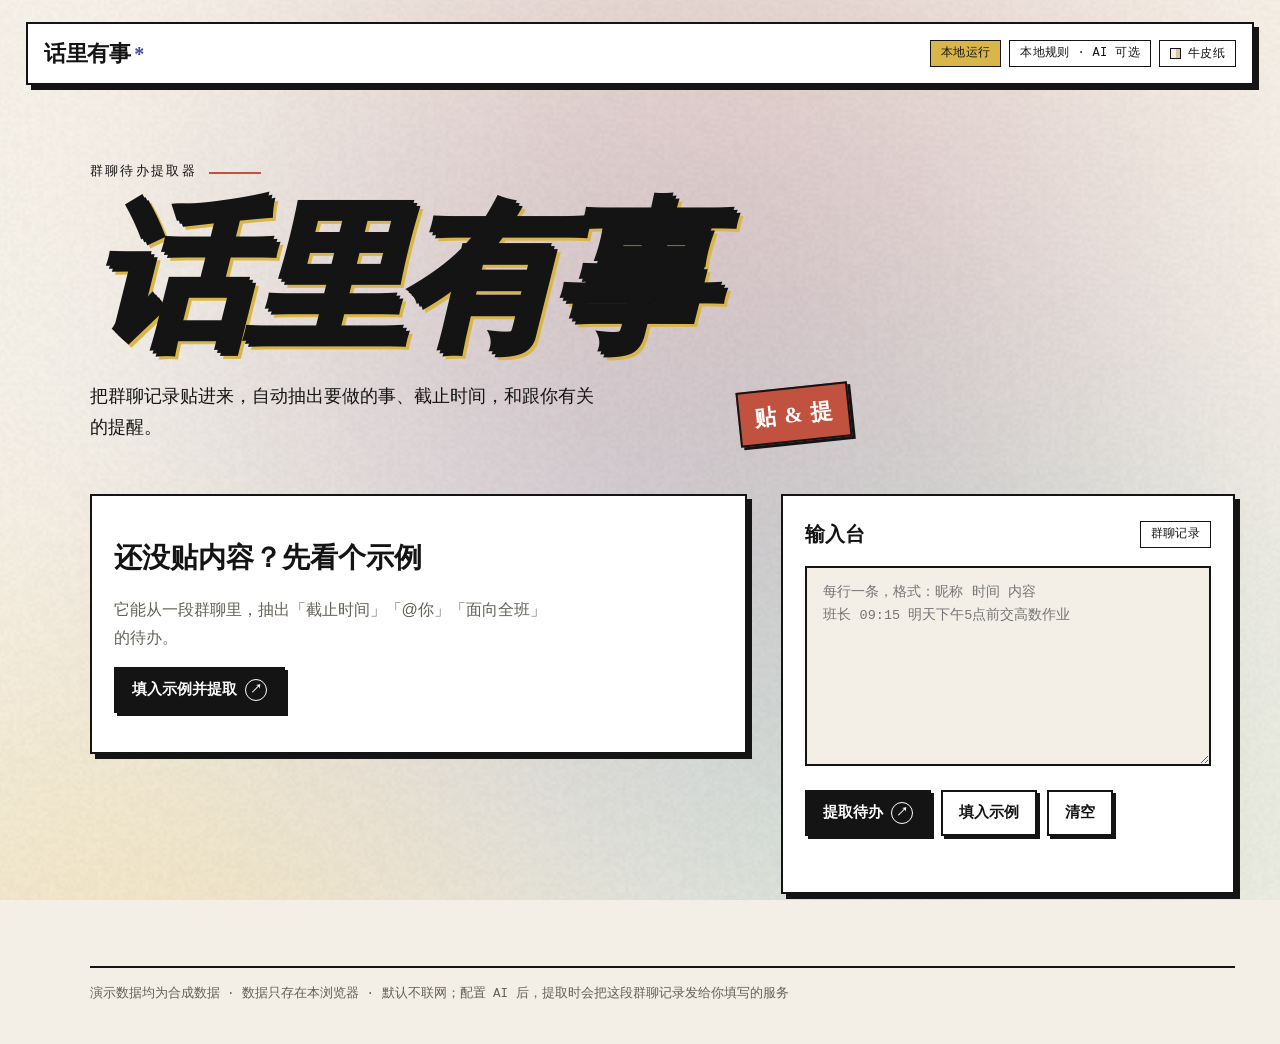
==== commit 9a1ab76a: "feat: 新增纸白/牛皮纸双主题，可一键切换 - 顶栏加主题切换按钮，点击后从点击位置圆形展开换色；键盘操作用按钮中心 - 主题写入 localStorage，首屏内联脚本提前落主题，刷新不闪白 -" ====
--- a/index.html
+++ b/index.html
@@ -5,6 +5,14 @@
   <meta name="viewport" content="width=device-width, initial-scale=1.0">
   <meta name="theme-color" content="#F4EFE6">
   <title>话里有事 · 群聊待办提取器</title>
+  <script>
+    // 在样式生效前落主题，避免刷新时先闪一下纸白再变牛皮纸。
+    try {
+      if (localStorage.getItem('group-chat-todo:theme') === 'kraft') {
+        document.documentElement.setAttribute('data-theme', 'kraft');
+      }
+    } catch (e) { /* 隐私模式忽略 */ }
+  </script>
   <link rel="stylesheet" href="styles.css">
 </head>
 <body>
@@ -16,6 +24,10 @@
     <span class="topbar__tags">
       <span class="tag tag--acid">本地运行</span>
       <span class="tag">本地规则 · AI 可选</span>
+      <button type="button" id="theme-toggle" class="theme-toggle" aria-pressed="false" title="切换纸白 / 牛皮纸主题">
+        <span class="theme-toggle__swatch" aria-hidden="true"></span>
+        <span>牛皮纸</span>
+      </button>
     </span>
   </header>
 
--- a/styles.css
+++ b/styles.css
@@ -6,34 +6,124 @@
    ============================================================ */
 
 :root {
-  /* 撞色色板：芥末黄 × 靛蓝 × 陶土 × 灰绿，压在一个近黑骨架上 */
-  --paper: #F4EFE6;   /* 暖纸底 */
-  --paper-2: #EAE2D2;
-  --ink: #141414;     /* 近黑 */
-  --white: #FFFFFF;
-
-  --acid: #D9B64A;    /* 芥末黄 */
-  --acid-soft: #F5E7BC; /* 芥末黄的浅版：多选选中行的底 */
-  --blue: #3B4C9E;    /* 靛蓝 */
-  --blue-ink: #FFFFFF;
-  --pink: #CB6E5E;    /* 陶土 */
-  --mint: #74B293;    /* 灰绿 */
-  --orange: #C2541E;  /* 橙 */
-
-  --amber: #B4630A;
-  --red: #D43A26;
-
-  --line: #141414;
-  --line-soft: rgba(20, 20, 20, 0.16);
-  --weak: #6E6A60;
-  --mark: #D9B64A;
+  /* ============================================================
+     1. 调色板层（原始色值）
+     组件不直接引用这一层；所有组件都用下面的语义层。
+     ============================================================ */
+  --ink-rgb: 20, 20, 20;
+  --ink: rgb(var(--ink-rgb));       /* 近黑骨架：描边、文字、硬阴影 */
+  --white-rgb: 255, 255, 255;
+  --white: rgb(var(--white-rgb));
+
+  --p-paper: #F4EFE6;               /* 暖纸底 */
+  --p-paper-2: #EAE2D2;             /* 纸底再暗一档 */
+  --p-acid: #D9B64A;                /* 芥末黄 */
+  --p-acid-soft: #F5E7BC;
+  --p-blue: #3B4C9E;                /* 靛蓝 */
+  --p-pink: #C1523F;                /* 陶土：压暗 8% 明度，白字才过 4.5:1 */
+  --p-mint: #5AA37E;                /* 灰绿：压暗 8% 明度，当描边 / 数据条时过 3:1 */
+  --p-mint-deep: #4A8F6B;           /* 统计数字用的深一档灰绿，大字号留余量 */
+  --p-orange: #C2541E;              /* 橙 */
+  --p-amber: #A15809;               /* 琥珀：压暗 4% 明度，12.5px 提示文字过 4.5:1 */
+  --p-red: #C33523;                 /* 危险红：压暗 4% 明度，过期标签在浅底上过 4.5:1 */
+  --p-green: #0E7A44;
+  --p-muted: #636057;               /* 次级文字：压暗 4% 明度，高亮浅底上仍过 4.5:1 */
+
+  /* 日历专用：工作量底纹 / 过期浅底 / 深底上的过期红 */
+  --p-load-1: #FBF7EA;
+  --p-load-2: #F4E8C8;
+  --p-load-3: #EFDCA4;
+  --p-overdue-tint: #FBEDE8;
+  --p-overdue-on-dark: #FF9B8A;
+
+  /* 墨色透明度变体：只改上面的 --ink-rgb，这一组全部跟着变 */
+  --ink-025: rgba(var(--ink-rgb), 0.025);
+  --ink-05: rgba(var(--ink-rgb), 0.05);
+  --ink-12: rgba(var(--ink-rgb), 0.12);
+  --ink-16: rgba(var(--ink-rgb), 0.16);
+  --ink-28: rgba(var(--ink-rgb), 0.28);
+  --ink-38: rgba(var(--ink-rgb), 0.38);
+  --white-55: rgba(var(--white-rgb), 0.55);
+
+  /* ============================================================
+     2. 语义层（用途）
+     组件只引用这一层；换主题时改这里的映射就够了。
+     ============================================================ */
+
+  /* 表面 */
+  --surface: var(--p-paper);           /* 页面底 */
+  --surface-card: var(--white);        /* 卡片 / 条目 */
+  --surface-sunken: var(--p-paper-2);  /* 周末空格、次级底 */
+  --surface-field: var(--p-paper);     /* 输入框静息底 */
+  --surface-field-focus: var(--white); /* 输入框聚焦底 */
+  --surface-strong: var(--ink);        /* 主按钮、选中行、反色块 */
+  --surface-on-strong: var(--p-paper); /* 深底上的浅色控件 */
+
+  /* 文字 */
+  --text: var(--ink);
+  --text-muted: var(--p-muted);
+  --text-on-strong: var(--white);
+  --text-on-strong-muted: var(--p-paper-2);
+
+  /* 描边 */
+  --border: var(--ink);
+  --border-soft: var(--ink-16);
+  --border-on-strong: var(--white);
+  --hairline-on-strong: var(--white-55);
+
+  /* 强调：accent 只给交互 / 链接 / 焦点，accent-2 只做高亮底，accent-3 是装饰色 */
+  --accent: var(--p-blue);
+  --accent-2: var(--p-acid);
+  --accent-2-soft: var(--p-acid-soft);
+  --accent-3: var(--p-pink);
+  --focus-ring: var(--accent);
+
+  /* 语义色：危险 / 提醒 / 成功 / 注意 */
+  --danger: var(--p-red);
+  --warn: var(--p-amber);
+  --success: var(--p-green);
+  --notice: var(--p-orange);
+
+  /* 状态色：始终配合文字标签 / 图标 / 删除线，不单靠色相区分 */
+  --status-todo: var(--p-mint);
+  --status-todo-marker: var(--status-todo); /* 描边 / 数据条：需要和纸底拉开 3:1 */
+  --status-confirm: var(--p-orange);
+  --status-done: var(--border-soft);
+  /* 深底上的状态条：不能用纸底那一档，否则整根沉进墨色里 */
+  --status-todo-on-strong: var(--status-todo-marker);
+  --status-confirm-on-strong: var(--status-confirm);
+  --status-done-on-strong: #8A8378;          /* 墨底 4.9:1 */
+  --status-overdue: var(--danger);
+  --status-overdue-surface: var(--p-overdue-tint);
+  --status-overdue-on-strong: var(--p-overdue-on-dark);
+  --status-overdue-marker-on-strong: var(--p-pink);
+  --status-weekend: var(--accent-3);
+  --control-checked: var(--p-mint);
+
+  /* 统计块的数据系列（与状态色同源，但按"第几组数据"命名）。
+     数字是文字，要和白底拉开 3:1；mint 作为状态底色时不需要这么深，
+     所以这里单独映射到深一档的 mint。 */
+  --data-1: var(--p-blue);
+  --data-2: var(--p-pink);
+  --data-3: var(--p-mint-deep);
+
+  /* 反色 / 选中：成组使用，避免深底上出现低对比的零散颜色 */
+  --selected-surface: var(--surface-strong);
+  --selected-text: var(--text-on-strong);
+  --selected-muted: var(--text-on-strong-muted);
+  --selected-accent: var(--accent-2);
+
+  /* 日历工作量底纹：数值只由 JS 落到 data-load，颜色只在这里定义 */
+  --load-1: var(--p-load-1);
+  --load-2: var(--p-load-2);
+  --load-3: var(--p-load-3);
 
   /* 字体混搭：衬线标题 × 无衬线正文 × 等宽标签 */
   --display: "Noto Serif SC", "Source Han Serif SC", "Songti SC", "STSong", "SimSun", Georgia, serif;
   --body: "PingFang SC", "HarmonyOS Sans SC", "Microsoft YaHei", -apple-system, "Segoe UI", "Noto Sans SC", sans-serif;
   --mono: ui-monospace, "SF Mono", "Cascadia Mono", "JetBrains Mono", Consolas, "Liberation Mono", monospace;
 
-  /* 硬阴影（无 blur）——本主题唯一的"阴影" */
+  /* 硬阴影（无 blur）——始终跟随 --ink，不写死黑色 */
   --shadow: 5px 5px 0 var(--ink);
   --shadow-sm: 3px 3px 0 var(--ink);
   --shadow-lg: 9px 9px 0 var(--ink);
@@ -43,6 +133,62 @@
      转出加速、转入减速，接缝处速度正好接上，拼成一次 180° 翻转。 */
   --ease-flip-out: cubic-bezier(0.11, 0, 0.5, 0);
   --ease-flip-in: cubic-bezier(0.5, 1, 0.89, 0.67);
+
+  /* 主题切换按钮上的双色小方块：纸白 / 牛皮纸，不随当前主题变 */
+  --theme-swatch-a: #F4EFE6;
+  --theme-swatch-b: #D8C7A6;
+}
+
+/* ============================================================
+   主题：牛皮纸
+   只重映射语义层，组件规则不动。--ink-rgb / --white-rgb 一变，
+   描边、硬阴影、所有墨色透明度变体都会跟着走。
+   ============================================================ */
+:root[data-theme="kraft"] {
+  --ink-rgb: 32, 26, 18;             /* #201A12 深棕墨，不用纯黑 */
+  --white-rgb: 244, 235, 216;        /* #F4EBD8 深底上的纸色 */
+
+  --surface: #D8C7A6;                /* 牛皮纸底 */
+  --surface-card: #E9DCC0;           /* 浅一档的卡纸 */
+  --surface-sunken: #C9B48C;
+  --surface-field: #E9DCC0;
+  --surface-field-focus: #F3E8CE;
+  --surface-strong: #262019;
+  --surface-on-strong: #E9DCC0;
+
+  --text-muted: #4F4330;
+  --text-on-strong-muted: #D8C7A6;
+
+  --accent: #2F4A8C;                 /* 深靛蓝印泥 */
+  --accent-2: #C79A2E;               /* 赭黄：只做底，墨字 6.6:1 */
+  --accent-2-soft: #E8D6A8;
+  --accent-3: #9B3D28;               /* 砖红 */
+  --focus-ring: var(--accent);
+
+  --danger: #9E2718;
+  --warn: #7E4106;
+  --success: #2E6B45;
+  --notice: #A84114;
+
+  --status-todo: #7CA47E;            /* 鼠尾草绿：墨字 6.1:1 */
+  --status-todo-marker: #3F6B48;     /* 描边 / 数据条：纸底 3.7:1 */
+  --status-todo-on-strong: #9CC4A0;
+  --status-confirm: #A84114;         /* 纸色字 5.2:1 */
+  --status-confirm-on-strong: #E89A68;
+  --status-done-on-strong: #B9A98C;
+  --status-overdue: #9E2718;
+  --status-overdue-surface: #E8C9B8;
+  --status-overdue-marker-on-strong: #E08A6E;
+  --status-weekend: #8F3A26;
+  --control-checked: var(--status-todo);
+
+  --data-1: #2F4A8C;
+  --data-2: #9B3D28;
+  --data-3: #3F6B48;
+
+  --load-1: #E3D3B2;
+  --load-2: #DCC79C;
+  --load-3: #D1B77F;
 }
 
 * { box-sizing: border-box; }
@@ -50,14 +196,28 @@
 html, body { margin: 0; padding: 0; }
 
 body {
-  background: var(--paper);
-  color: var(--ink);
+  background: var(--surface);
+  color: var(--text);
   font-family: var(--body);
   font-size: 16px;
   line-height: 1.6;
   -webkit-font-smoothing: antialiased;
   text-rendering: optimizeLegibility;
   overflow-x: hidden;
+}
+
+/* ---- 键盘焦点 ----
+   所有可操作元素共用同一个焦点环，不再各用各的浏览器默认值。
+   深色表面（选中行 / 日历选中项 / 撤销条）上换成 accent-2：
+   靛蓝环落在墨底上只有 2.4:1，等于看不见。 */
+:where(button, input, textarea, select, a[href], [tabindex]):focus-visible {
+  outline: 2px solid var(--focus-ring);
+  outline-offset: 2px;
+}
+.list .item--selected :is(button, input, [tabindex]):focus-visible,
+.cal-item--selected :is(button, input, [tabindex]):focus-visible,
+.undo :is(button, input, [tabindex]):focus-visible {
+  outline-color: var(--selected-accent);
 }
 
 /* ---- 着色器背景（WebGL 晕染漂移；无 WebGL 时退化为纯纸底）---- */
@@ -68,7 +228,7 @@
   width: 100%;
   height: 100%;
   pointer-events: none;
-  background: var(--paper);
+  background: var(--surface);
 }
 
 /* ---- 顶栏 ---- */
@@ -79,8 +239,8 @@
   gap: 16px;
   margin: 22px 26px 0;
   padding: 12px 16px;
-  background: var(--white);
-  border: 2px solid var(--ink);
+  background: var(--surface-card);
+  border: 2px solid var(--border);
   box-shadow: var(--shadow);
 }
 
@@ -93,7 +253,7 @@
   align-items: baseline;
   gap: 4px;
 }
-.brand__star { color: var(--blue); font-size: 20px; }
+.brand__star { color: var(--accent); font-size: 20px; }
 
 .topbar__tags { display: flex; gap: 8px; flex-wrap: wrap; }
 
@@ -103,12 +263,78 @@
   font-family: var(--mono);
   font-size: 12px;
   letter-spacing: 0.03em;
-  background: var(--white);
-  border: 1.5px solid var(--ink);
-  color: var(--ink);
+  background: var(--surface-card);
+  border: 1.5px solid var(--border);
+  color: var(--text);
   white-space: nowrap;
 }
-.tag--acid { background: var(--acid); }
+.tag--acid { background: var(--accent-2); }
+
+/* ---- 主题开关：纸白 ↔ 牛皮纸 ----
+   和旁边的标签同高，方形硬边；按下（牛皮纸）时反色，状态不只靠文字。 */
+.theme-toggle {
+  appearance: none;
+  -webkit-appearance: none;
+  display: inline-flex;
+  align-items: center;
+  gap: 7px;
+  padding: 3px 10px;
+  font-family: var(--mono);
+  font-size: 12px;
+  line-height: 1.5;
+  letter-spacing: 0.03em;
+  color: var(--text);
+  background: var(--surface-card);
+  border: 1.5px solid var(--border);
+  border-radius: 0;
+  cursor: pointer;
+  box-shadow: 0 0 0 var(--ink);
+  transition: transform 140ms var(--ease-out), box-shadow 140ms var(--ease-out),
+              background 140ms var(--ease-out), color 140ms var(--ease-out);
+}
+.theme-toggle__swatch {
+  flex: none;
+  width: 11px;
+  height: 11px;
+  border: 1.5px solid var(--border);
+  background: linear-gradient(90deg, var(--theme-swatch-a) 50%, var(--theme-swatch-b) 50%);
+}
+@media (hover: hover) and (pointer: fine) {
+  .theme-toggle:hover { transform: translate(-1px, -1px); box-shadow: 2px 2px 0 var(--ink); }
+  .theme-toggle:active { transform: translate(1px, 1px); box-shadow: none; }
+}
+.theme-toggle[aria-pressed="true"] {
+  background: var(--surface-strong);
+  color: var(--text-on-strong);
+}
+.theme-toggle[aria-pressed="true"] .theme-toggle__swatch { border-color: var(--border-on-strong); }
+
+/* ---- 主题切换：从点击处圆形展开 ----
+   View Transitions 把旧 / 新两帧叠在同一尺寸、同一位置，
+   只裁切上层（新主题），页面内容不缩放。圆心和半径由 JS 写入。 */
+::view-transition-old(root),
+::view-transition-new(root) {
+  animation: none;
+  mix-blend-mode: normal;
+}
+::view-transition-old(root) { z-index: 1; }
+::view-transition-new(root) { z-index: 2; }
+
+@media (prefers-reduced-motion: reduce) {
+  ::view-transition-old(root),
+  ::view-transition-new(root) { animation: none !important; }
+}
+
+/* 牛皮纸卡面比白纸暗：0.6 的墨字只剩 4.1:1，统计标签提亮一档。 */
+:root[data-theme="kraft"] .stat--blue .stat__label,
+:root[data-theme="kraft"] .stat--pink .stat__label,
+:root[data-theme="kraft"] .stat--mint .stat__label { opacity: 0.72; }
+
+/* 拖拽点阵在牛皮纸上 0.3 低于 3:1；hover 仍保持更实的 0.7。 */
+:root[data-theme="kraft"] .drag { opacity: 0.55; }
+@media (hover: hover) and (pointer: fine) {
+  :root[data-theme="kraft"] .drag:hover { opacity: 0.7; }
+}
 
 /* ---- 主容器：左右留白故意不相等 ---- */
 .page {
@@ -126,7 +352,7 @@
   font-size: 13px;
   letter-spacing: 0.18em;
   text-transform: uppercase;
-  color: var(--ink);
+  color: var(--text);
   display: inline-flex;
   align-items: center;
   gap: 12px;
@@ -135,7 +361,7 @@
   display: inline-block;
   width: 52px;
   height: 2px;
-  background: var(--pink);
+  background: var(--accent-3);
 }
 
 .title {
@@ -146,12 +372,12 @@
   font-size: clamp(56px, 12.5vw, 168px);
   line-height: 0.95;
   letter-spacing: -0.04em;
-  color: var(--ink);
+  color: var(--text);
   /* 3D 挤出：两层黑色厚底 + 芥末黄投影，字从纸上"鼓"出来 */
   text-shadow:
-    3px 3px 0 var(--ink),
-    6px 6px 0 var(--ink),
-    9px 9px 0 var(--acid);
+    3px 3px 0 var(--text),
+    6px 6px 0 var(--text),
+    9px 9px 0 var(--accent-2);
 }
 
 .hero__row {
@@ -167,7 +393,7 @@
   margin: 0;
   font-size: 18px;
   line-height: 1.7;
-  color: var(--ink);
+  color: var(--text);
   max-width: 520px;
 }
 
@@ -177,9 +403,9 @@
   font-weight: 900;
   font-size: 22px;
   padding: 8px 14px;
-  background: var(--pink);
-  color: var(--white);
-  border: 2px solid var(--ink);
+  background: var(--accent-3);
+  color: var(--text-on-strong);
+  border: 2px solid var(--border);
   box-shadow: var(--shadow-sm);
   transform: rotate(-6deg);
   letter-spacing: 0.06em;
@@ -197,8 +423,8 @@
 
 /* ---- 卡片 ---- */
 .box {
-  background: var(--white);
-  border: 2px solid var(--ink);
+  background: var(--surface-card);
+  border: 2px solid var(--border);
   box-shadow: var(--shadow);
   padding: 22px;
 }
@@ -228,13 +454,13 @@
   font-family: var(--mono);
   font-size: 13.5px;
   line-height: 1.7;
-  color: var(--ink);
-  background: var(--paper);
-  border: 2px solid var(--ink);
+  color: var(--text);
+  background: var(--surface-field);
+  border: 2px solid var(--border);
   outline: none;
   transition: background 160ms var(--ease-out);
 }
-textarea:focus { background: var(--white); }
+textarea:focus { background: var(--surface-field-focus); }
 
 /* ---- 按钮 ---- */
 .actions { display: flex; gap: 10px; margin-top: 16px; flex-wrap: wrap; }
@@ -248,9 +474,9 @@
   font-family: var(--body);
   font-size: 14.5px;
   font-weight: 600;
-  color: var(--ink);
-  background: var(--white);
-  border: 2px solid var(--ink);
+  color: var(--text);
+  background: var(--surface-card);
+  border: 2px solid var(--border);
   box-shadow: var(--shadow-sm);
   cursor: pointer;
   transition: transform 140ms var(--ease-out);
@@ -258,8 +484,8 @@
 .btn:active { transform: translate(2px, 2px); }
 
 .btn--primary {
-  background: var(--ink);
-  color: var(--white);
+  background: var(--surface-strong);
+  color: var(--text-on-strong);
   box-shadow: var(--shadow-sm);
 }
 .btn--primary .btn__icon {
@@ -276,7 +502,7 @@
 .btn--ghost { box-shadow: var(--shadow-sm); }
 .btn--sm { padding: 6px 12px; font-size: 13px; }
 /* 「多选」是个开关，开着的时候按钮本身要看得出来 */
-.btn.is-on { background: var(--ink); color: var(--white); }
+.btn.is-on { background: var(--surface-strong); color: var(--text-on-strong); }
 .btn:disabled {
   cursor: default;
   opacity: 0.42;
@@ -290,9 +516,9 @@
   .btn--primary:hover .btn__icon { transform: translate(2px, -2px); }
 }
 
-.hint { min-height: 20px; margin: 14px 0 0; font-size: 13px; color: var(--weak); font-family: var(--mono); }
-.hint--ok { color: #0E7A44; }
-.hint--warn { color: var(--amber); }
+.hint { min-height: 20px; margin: 14px 0 0; font-size: 13px; color: var(--text-muted); font-family: var(--mono); }
+.hint--ok { color: var(--success); }
+.hint--warn { color: var(--warn); }
 
 /* ---- 输出区：空态引导卡（一键体验入口）---- */
 .placeholder {
@@ -303,13 +529,13 @@
   justify-content: center;
   gap: 16px;
   text-align: left;
-  background: var(--white);
+  background: var(--surface-card);
 }
 /* [hidden] 是 UA 样式表里的 display:none，作者样式里的 display:flex 会盖掉它，
    所以这里必须显式补一条，否则提取成功后空态卡不会消失、跟结果叠在一起。 */
 .placeholder[hidden] { display: none; }
 .placeholder__title { margin: 0; font-family: var(--display); font-weight: 900; font-size: 28px; }
-.placeholder__sub { margin: 0; color: var(--weak); max-width: 440px; line-height: 1.7; }
+.placeholder__sub { margin: 0; color: var(--text-muted); max-width: 440px; line-height: 1.7; }
 
 /* ---- 统计块：不对称 grid，右下故意留空 ---- */
 .stats {
@@ -322,9 +548,9 @@
 
 .stat {
   padding: 16px 18px;
-  border: 2px solid var(--ink);
+  border: 2px solid var(--border);
   box-shadow: var(--shadow-sm);
-  background: var(--white);
+  background: var(--surface-card);
   transition: transform 140ms var(--ease-out);
 }
 .stat--big {
@@ -333,16 +559,16 @@
   flex-direction: column;
   justify-content: space-between;
   min-height: 150px;
-  background: var(--acid);
+  background: var(--accent-2);
 }
 .stat--big .stat__num { font-size: 72px; }
 /* 三个次要统计：白底 + 各自色粗边 + 数字用色，压掉大面积高饱和 */
-.stat--blue { background: var(--white); color: var(--ink); border-left: 8px solid var(--blue); }
-.stat--pink { background: var(--white); color: var(--ink); border-left: 8px solid var(--pink); }
-.stat--mint { background: var(--white); color: var(--ink); border-left: 8px solid var(--mint); }
-.stat--blue .stat__num { color: var(--blue); }
-.stat--pink .stat__num { color: var(--pink); }
-.stat--mint .stat__num { color: var(--mint); }
+.stat--blue { background: var(--surface-card); color: var(--text); border-left: 8px solid var(--data-1); }
+.stat--pink { background: var(--surface-card); color: var(--text); border-left: 8px solid var(--data-2); }
+.stat--mint { background: var(--surface-card); color: var(--text); border-left: 8px solid var(--data-3); }
+.stat--blue .stat__num { color: var(--data-1); }
+.stat--pink .stat__num { color: var(--data-2); }
+.stat--mint .stat__num { color: var(--data-3); }
 .stat--blue .stat__label, .stat--pink .stat__label, .stat--mint .stat__label { opacity: 0.6; }
 
 .stat__label { display: block; font-family: var(--mono); font-size: 12px; letter-spacing: 0.06em; opacity: 0.85; }
@@ -392,18 +618,18 @@
 
 .tabs {
   display: inline-flex;
-  border: 2px solid var(--ink);
-  background: var(--paper);
+  border: 2px solid var(--border);
+  background: var(--surface);
 }
 .tab {
   padding: 8px 16px;
   font-family: var(--body);
   font-size: 14px;
   font-weight: 600;
-  color: var(--ink);
+  color: var(--text);
   background: transparent;
   border: none;
-  border-right: 2px solid var(--ink);
+  border-right: 2px solid var(--border);
   cursor: pointer;
   position: relative;
   z-index: 0;
@@ -416,8 +642,8 @@
 .tabs .tab:not(.active) { opacity: 0.72; }
 /* 选中项从行里「鼓」出来：抬起 + 微放大 + 硬阴影，邻居自然让位 */
 .tab.active {
-  background: var(--ink);
-  color: var(--white);
+  background: var(--selected-surface);
+  color: var(--selected-text);
   transform: translateY(-2px) scale(1.06);
   box-shadow: var(--shadow-sm);
   z-index: 1;
@@ -425,7 +651,7 @@
 
 .listbox__tools { display: flex; align-items: center; flex-wrap: wrap; gap: 8px; }
 
-.summary { margin: 14px 0 0; font-size: 13px; color: var(--weak); font-family: var(--mono); }
+.summary { margin: 14px 0 0; font-size: 13px; color: var(--text-muted); font-family: var(--mono); }
 
 /* 屏幕阅读器可见、视觉不可见：只用来播报拖拽排序的结果 */
 .sr-only {
@@ -451,24 +677,24 @@
   cursor: grab;
   touch-action: none; /* 触屏上按住手柄拖动时不要顺带滚页面 */
   border-radius: 3px;
-  background-image: radial-gradient(var(--ink) 1.1px, transparent 1.2px);
+  background-image: radial-gradient(var(--text) 1.1px, transparent 1.2px);
   background-size: 5px 5px;
   background-position: 1px 2px;
   opacity: 0.3;
   transition: opacity 160ms var(--ease-out), background-color 160ms var(--ease-out);
 }
 @media (hover: hover) and (pointer: fine) {
-  .drag:hover { opacity: 0.7; background-color: var(--paper-2); }
-}
-.drag:focus-visible { opacity: 1; outline: 2px solid var(--ink); outline-offset: 2px; }
+  .drag:hover { opacity: 0.7; background-color: var(--surface-sunken); }
+}
+.drag:focus-visible { opacity: 1; outline: 2px solid var(--focus-ring); outline-offset: 2px; }
 /* 深色选中态下，墨色点阵看不见，换成纸色 */
-.item--selected .drag { background-image: radial-gradient(var(--paper-2) 1.1px, transparent 1.2px); }
+.item--selected .drag { background-image: radial-gradient(var(--selected-muted) 1.1px, transparent 1.2px); }
 
 /* 被拖起来的那条：脱离列表流，抬起（硬阴影加大）——宽而扁的行用旋转会读成"整行歪掉"，所以不旋转 */
 .item--dragging {
   position: relative;
   z-index: 6;
-  background: var(--white);
+  background: var(--surface-card);
   box-shadow: var(--shadow-lg);
 }
 .item--dragging, .item--dragging * { cursor: grabbing; }
@@ -497,17 +723,17 @@
   gap: 12px;
   padding: 14px 12px;
   margin-top: 8px;
-  background: var(--white);
-  border: 2px solid var(--ink);
+  background: var(--surface-card);
+  border: 2px solid var(--border);
   border-left-width: 8px;
   box-shadow: var(--shadow-sm);
   cursor: pointer;
   transition: transform 140ms var(--ease-out), background 120ms var(--ease-out),
               box-shadow 120ms var(--ease-out);
 }
-.item--todo { border-left-color: var(--mint); }
-.item--confirm { border-left-color: var(--orange); }
-.item--done { border-left-color: var(--line-soft); }
+.item--todo { border-left-color: var(--status-todo-marker); }
+.item--confirm { border-left-color: var(--status-confirm); }
+.item--done { border-left-color: var(--status-done); }
 
 @media (hover: hover) and (pointer: fine) {
   .item:hover { transform: translate(-2px, -2px); }
@@ -518,20 +744,20 @@
 
 /* 多选选中的行：浅芥末底 + 芥末硬阴影，跟"反色=正在看解析"区分开 */
 .item--picked {
-  background: var(--acid-soft);
-  box-shadow: 3px 3px 0 var(--acid);
+  background: var(--accent-2-soft);
+  box-shadow: 3px 3px 0 var(--accent-2);
 }
 
 /* 选中：反色 + 实心阴影加大，一眼锁定 */
 .list .item--selected {
-  background: var(--ink);
-  color: var(--white);
-  box-shadow: 7px 7px 0 var(--acid);
-}
-.list .item--selected .text { color: var(--white); }
-.list .item--selected .source { color: var(--paper-2); }
-.list .item--selected .imported { color: var(--paper-2); }
-.list .item--selected .item__more { color: var(--acid); }
+  background: var(--selected-surface);
+  color: var(--selected-text);
+  box-shadow: 7px 7px 0 var(--selected-accent);
+}
+.list .item--selected .text { color: var(--text-on-strong); }
+.list .item--selected .source { color: var(--selected-muted); }
+.list .item--selected .imported { color: var(--selected-muted); }
+.list .item--selected .item__more { color: var(--selected-accent); }
 
 .done-toggle {
   appearance: none;
@@ -540,21 +766,21 @@
   width: 20px;
   height: 20px;
   margin-top: 2px;
-  border: 2px solid var(--ink);
-  background: var(--white);
+  border: 2px solid var(--border);
+  background: var(--surface-card);
   cursor: pointer;
   position: relative;
   transition: background 120ms var(--ease-out);
 }
-.done-toggle:checked { background: var(--mint); }
+.done-toggle:checked { background: var(--control-checked); }
 .done-toggle:checked::after {
   content: "";
   position: absolute;
   inset: 3px;
-  background: var(--ink);
+  background: var(--text);
   clip-path: polygon(14% 44%, 0 62%, 46% 100%, 100% 12%, 84% 0, 42% 68%);
 }
-.item--selected .done-toggle { background: var(--paper); }
+.item--selected .done-toggle { background: var(--surface-on-strong); }
 
 /* 多选的勾选框：刻意跟「完成」的勾不一样——这里是实心方块，不是对勾。
    两个框在一行里从不同时出现，但语义得一眼分得开。 */
@@ -565,20 +791,20 @@
   width: 20px;
   height: 20px;
   margin-top: 2px;
-  border: 2px solid var(--ink);
-  background: var(--white);
+  border: 2px solid var(--border);
+  background: var(--surface-card);
   cursor: pointer;
   position: relative;
   transition: background 120ms var(--ease-out);
 }
-.pick:checked { background: var(--acid); }
+.pick:checked { background: var(--accent-2); }
 .pick:checked::after {
   content: "";
   position: absolute;
   inset: 4px;
-  background: var(--ink);
-}
-.pick:focus-visible { outline: 2px solid var(--blue); outline-offset: 2px; }
+  background: var(--text);
+}
+.pick:focus-visible { outline: 2px solid var(--focus-ring); outline-offset: 2px; }
 
 .body { flex: 1; min-width: 0; }
 
@@ -593,59 +819,61 @@
   -webkit-box-orient: vertical;
   overflow: hidden;
 }
-.item--done .text { color: var(--weak); text-decoration: line-through; }
+.item--done .text { color: var(--text-muted); text-decoration: line-through; }
 
 .meta { display: flex; align-items: center; gap: 8px; margin-top: 9px; flex-wrap: wrap; }
 
 .chip {
   display: inline-block;
+  flex: none;               /* 窄屏下整枚换行，不从词中间折断 */
+  white-space: nowrap;
   padding: 1px 8px;
   font-family: var(--mono);
   font-size: 11.5px;
   letter-spacing: 0.02em;
-  background: var(--white);
-  border: 1.5px solid var(--ink);
-  color: var(--ink);
-}
-.chip--type-task { background: var(--mint); }
-.chip--type-reminder { background: var(--acid); }
-.chip--type-request { background: var(--pink); color: var(--white); }
+  background: var(--surface-card);
+  border: 1.5px solid var(--border);
+  color: var(--text);
+}
+.chip--type-task { background: var(--status-todo); }
+.chip--type-reminder { background: var(--accent-2); }
+.chip--type-request { background: var(--accent-3); color: var(--text-on-strong); }
 /* 「说明」刻意不抢眼：纸底 + 虚线描边，跟三种实心撞色的"要做什么"分开。
    它不是第四种行动类型，是"这条不是给行动用的"这个信号本身。 */
-.chip--type-note { background: var(--white); border-style: dashed; color: var(--weak); }
-.chip--deadline { background: var(--blue); color: var(--white); }
-.chip--me { background: var(--ink); color: var(--white); }
-.chip--state { background: var(--orange); color: var(--white); }
-.chip--state-done { background: var(--line-soft); color: var(--ink); }
-
-.item--selected .chip { border-color: var(--white); }
+.chip--type-note { background: var(--surface-card); border-style: dashed; color: var(--text-muted); }
+.chip--deadline { background: var(--accent); color: var(--text-on-strong); }
+.chip--me { background: var(--surface-strong); color: var(--text-on-strong); }
+.chip--state { background: var(--status-confirm); color: var(--text-on-strong); }
+.chip--state-done { background: var(--status-done); color: var(--text); }
+
+.item--selected .chip { border-color: var(--border-on-strong); }
 /* 反色行里，墨色底的「与你相关」会整块融进背景；AI 的靛蓝底也偏暗。
    这里把这两种标签翻成浅底深字，保证选中时还读得清。 */
-.item--selected .chip--me { background: var(--white); color: var(--ink); }
-.item--selected .chip--ai { background: var(--acid); color: var(--ink); }
-
-.source { font-size: 12.5px; color: var(--weak); }
-.imported { font-size: 12px; font-family: var(--mono); color: var(--weak); }
-
-.item__more { font-size: 12.5px; font-family: var(--mono); color: var(--weak); }
+.item--selected .chip--me { background: var(--surface-card); color: var(--text); }
+.item--selected .chip--ai { background: var(--selected-accent); color: var(--text); }
+
+.source { font-size: 12.5px; color: var(--text-muted); }
+.imported { font-size: 12px; font-family: var(--mono); color: var(--text-muted); }
+
+.item__more { font-size: 12.5px; font-family: var(--mono); color: var(--text-muted); }
 
 .del {
   flex: none;
   font-family: var(--mono);
   font-size: 12.5px;
   padding: 4px 8px;
-  background: var(--white);
-  color: var(--ink);
-  border: 1.5px solid var(--ink);
+  background: var(--surface-card);
+  color: var(--text);
+  border: 1.5px solid var(--border);
   cursor: pointer;
   transition: background 120ms var(--ease-out), color 120ms var(--ease-out);
 }
 @media (hover: hover) and (pointer: fine) {
-  .del:hover { background: var(--red); color: var(--white); border-color: var(--ink); }
-}
-.item--selected .del { background: transparent; color: var(--white); border-color: var(--white); }
-
-.empty { padding: 32px 12px; text-align: center; color: var(--weak); font-family: var(--mono); }
+  .del:hover { background: var(--danger); color: var(--text-on-strong); border-color: var(--border); }
+}
+.item--selected .del { background: transparent; color: var(--text-on-strong); border-color: var(--border-on-strong); }
+
+.empty { padding: 32px 12px; text-align: center; color: var(--text-muted); font-family: var(--mono); }
 
 /* ---- 日历视图 ---- */
 /* 日历不是另一个数据表，是同一批条目的时间视角：
@@ -665,16 +893,16 @@
 .cal__month {
   display: inline-flex;
   align-items: stretch;
-  background: var(--paper);
-  border: 2px solid var(--ink);
+  background: var(--surface);
+  border: 2px solid var(--border);
 }
 .cal__navbtn {
   width: 34px;
   padding: 0;
   background: transparent;
-  color: var(--ink);
+  color: var(--text);
   border: none;
-  border-right: 2px solid var(--ink);
+  border-right: 2px solid var(--border);
   font-family: var(--mono);
   font-size: 20px;
   line-height: 1;
@@ -694,7 +922,7 @@
 }
 
 @media (hover: hover) and (pointer: fine) {
-  .cal__navbtn:hover { background: var(--acid); }
+  .cal__navbtn:hover { background: var(--accent-2); }
 }
 
 .cal__done {
@@ -704,7 +932,7 @@
   margin-left: auto;
   font-family: var(--mono);
   font-size: 12px;
-  color: var(--weak);
+  color: var(--text-muted);
   cursor: pointer;
 }
 .cal__done input,
@@ -715,25 +943,25 @@
   width: 18px;
   height: 18px;
   margin: 0;
-  background: var(--white);
-  border: 2px solid var(--ink);
+  background: var(--surface-card);
+  border: 2px solid var(--border);
   cursor: pointer;
   position: relative;
 }
 .cal__done input:checked,
-.cal-check:checked { background: var(--mint); }
+.cal-check:checked { background: var(--control-checked); }
 .cal__done input:checked::after,
 .cal-check:checked::after {
   content: "";
   position: absolute;
   inset: 3px;
-  background: var(--ink);
+  background: var(--text);
   clip-path: polygon(14% 44%, 0 62%, 46% 100%, 100% 12%, 84% 0, 42% 68%);
 }
 .cal__done input:focus-visible,
-.cal-check:focus-visible { outline: 2px solid var(--blue); outline-offset: 2px; }
-
-.cal__meta { margin: 8px 0 10px; font-family: var(--mono); font-size: 12px; color: var(--weak); }
+.cal-check:focus-visible { outline: 2px solid var(--focus-ring); outline-offset: 2px; }
+
+.cal__meta { margin: 8px 0 10px; font-family: var(--mono); font-size: 12px; color: var(--text-muted); }
 
 .cal__weekdays,
 .cal__grid {
@@ -747,9 +975,9 @@
   font-family: var(--mono);
   font-size: 11px;
   letter-spacing: 0.08em;
-  color: var(--weak);
-}
-.cal__weekdays .cal__weekend { color: var(--pink); }
+  color: var(--text-muted);
+}
+.cal__weekdays .cal__weekend { color: var(--status-weekend); }
 
 .cal__day {
   appearance: none;
@@ -760,10 +988,10 @@
   justify-content: space-between;
   min-height: 62px;
   padding: 6px;
-  background-color: var(--day-bg, var(--white));
+  background-color: var(--day-bg, var(--surface-card));
   background-image: var(--day-hatch, none);
-  color: var(--ink);
-  border: 1.5px solid var(--ink);
+  color: var(--text);
+  border: 1.5px solid var(--border);
   font-family: var(--mono);
   text-align: left;
   cursor: pointer;
@@ -774,53 +1002,55 @@
 
 /* 工作量底纹：越黄越挤。周末空着时压成纸灰，和不忙的工作日区分开。
    数据落成 data-load（0/1/2/3），颜色只在这里定义，JS 不拼色值。 */
-.cal__day[data-load="1"] { --day-bg: #FBF7EA; }
-.cal__day[data-load="2"] { --day-bg: #F4E8C8; }
-.cal__day[data-load="3"] { --day-bg: #EFDCA4; }
-.cal__day.is-weekend[data-load="0"] { --day-bg: var(--paper-2); }
+.cal__day[data-load="1"] { --day-bg: var(--load-1); }
+.cal__day[data-load="2"] { --day-bg: var(--load-2); }
+.cal__day[data-load="3"] { --day-bg: var(--load-3); }
+.cal__day.is-weekend[data-load="0"] { --day-bg: var(--surface-sunken); }
 /* 过去的日期打斜纹：一眼看出「已经翻篇」，但不盖掉过期红边和选中态。 */
 .cal__day.is-past {
-  --day-hatch: repeating-linear-gradient(45deg, transparent 0 5px, rgba(20, 20, 20, 0.05) 5px 6px);
+  --day-hatch: repeating-linear-gradient(45deg, transparent 0 5px, var(--ink-05) 5px 6px);
 }
 
 .cal__num { align-self: flex-start; font-size: 13px; font-weight: 700; line-height: 1; }
 .cal__day.is-today .cal__num {
   padding: 1px 4px;
   margin: -1px 0 0 -4px;
-  background: var(--acid);
+  background: var(--accent-2);
 }
 
 /* 底部读数：最多三根小柱（按状态着色）+ 确切条数。条数比「+n」准确，
    3 条以上也还能看出颜色构成。 */
 .cal__load { display: flex; align-items: flex-end; justify-content: space-between; gap: 4px; min-height: 12px; }
 .cal__bars { display: flex; align-items: flex-end; gap: 3px; height: 12px; }
-.cal__bar { flex: none; width: 4px; height: 10px; background: var(--mint); }
+.cal__bar { flex: none; width: 4px; height: 10px; background: var(--status-todo-marker); }
 .cal__bars .cal__bar { height: 100%; }
-.cal__bar--confirm { background: var(--orange); }
-.cal__bar--done { background: var(--line-soft); }
-.cal__bar--overdue { background: var(--red); }
-.cal__count { font-size: 10px; font-weight: 700; line-height: 1; color: var(--ink); }
+.cal__bar--confirm { background: var(--status-confirm); }
+.cal__bar--done { background: var(--status-done); }
+.cal__bar--overdue { background: var(--status-overdue); }
+.cal__count { font-size: 10px; font-weight: 700; line-height: 1; color: var(--text); }
 
 /* 过期用「内阴影红边」而不是加粗底边：不改变格子高度，行列不会因为哪天过期而轻微错位。 */
-.cal__day.is-overdue { box-shadow: inset 0 -4px 0 var(--red); }
+.cal__day.is-overdue { box-shadow: inset 0 -4px 0 var(--status-overdue); }
 .cal__day.is-selected {
-  background: var(--ink);
-  color: var(--white);
-  box-shadow: 3px 3px 0 var(--acid);
+  background: var(--selected-surface);
+  color: var(--selected-text);
+  box-shadow: 3px 3px 0 var(--selected-accent);
 }
 .cal__day.is-selected.is-overdue {
-  box-shadow: 3px 3px 0 var(--acid), inset 0 -4px 0 var(--pink);
+  box-shadow: 3px 3px 0 var(--selected-accent), inset 0 -4px 0 var(--status-overdue-marker-on-strong);
 }
 .cal__day.is-selected .cal__num {
   padding: 1px 4px;
   margin: -1px 0 0 -4px;
-  background: var(--acid);
-  color: var(--ink);
-}
-.cal__day.is-selected .cal__count { color: var(--paper-2); }
-.cal__day.is-selected .cal__bar { outline: 1px solid rgba(255, 255, 255, 0.55); }
-.cal__day.is-selected .cal__bar--done { background: var(--weak); }
-.cal__day:focus-visible { outline: 2px solid var(--blue); outline-offset: 2px; }
+  background: var(--selected-accent);
+  color: var(--text);
+}
+.cal__day.is-selected .cal__count { color: var(--selected-muted); }
+.cal__day.is-selected .cal__bar { outline: 1px solid var(--hairline-on-strong); background: var(--status-todo-on-strong); }
+.cal__day.is-selected .cal__bar--confirm { background: var(--status-confirm-on-strong); }
+.cal__day.is-selected .cal__bar--done { background: var(--status-done-on-strong); }
+.cal__day.is-selected .cal__bar--overdue { background: var(--status-overdue-on-strong); }
+.cal__day:focus-visible { outline: 2px solid var(--focus-ring); outline-offset: 2px; }
 
 @media (hover: hover) and (pointer: fine) {
   .cal__day:not(.cal__day--blank):hover {
@@ -828,11 +1058,11 @@
     box-shadow: var(--shadow-sm);
   }
   .cal__day.is-overdue:hover {
-    box-shadow: var(--shadow-sm), inset 0 -4px 0 var(--red);
+    box-shadow: var(--shadow-sm), inset 0 -4px 0 var(--status-overdue);
   }
-  .cal__day.is-selected:hover { box-shadow: 4px 4px 0 var(--acid); }
+  .cal__day.is-selected:hover { box-shadow: 4px 4px 0 var(--selected-accent); }
   .cal__day.is-selected.is-overdue:hover {
-    box-shadow: 4px 4px 0 var(--acid), inset 0 -4px 0 var(--pink);
+    box-shadow: 4px 4px 0 var(--selected-accent), inset 0 -4px 0 var(--status-overdue-marker-on-strong);
   }
 }
 
@@ -844,15 +1074,15 @@
   margin-top: 10px;
   font-family: var(--mono);
   font-size: 11px;
-  color: var(--weak);
+  color: var(--text-muted);
 }
 .cal__legend span { display: inline-flex; align-items: center; gap: 5px; }
-.cal__legend-overdue { color: var(--red); }
-
-.cal__section { margin-top: 20px; padding-top: 14px; border-top: 2px solid var(--ink); }
+.cal__legend-overdue { color: var(--status-overdue); }
+
+.cal__section { margin-top: 20px; padding-top: 14px; border-top: 2px solid var(--border); }
 .cal__section-head { display: flex; align-items: baseline; justify-content: space-between; gap: 10px; }
 .cal__section-title { margin: 0; font-family: var(--display); font-weight: 900; font-size: 17px; }
-.cal__section-count { font-family: var(--mono); font-size: 12px; color: var(--weak); }
+.cal__section-count { font-family: var(--mono); font-size: 12px; color: var(--text-muted); }
 
 /* 选中日：把「几月几日星期几」拆成日期戳。
    大数字先被眼睛接住，月份和星期退成注脚——比一整行同字号的小标题更像日历。 */
@@ -867,7 +1097,7 @@
 }
 .cal__daymeta { display: flex; flex-direction: column; gap: 1px; line-height: 1.15; }
 .cal__daymonth { font-family: var(--mono); font-size: 11.5px; font-weight: 700; letter-spacing: 0.06em; }
-.cal__dayweek { font-family: var(--mono); font-size: 10.5px; color: var(--weak); }
+.cal__dayweek { font-family: var(--mono); font-size: 10.5px; color: var(--text-muted); }
 
 /* 当月切换的方向感：新月份从翻页的那一侧轻轻推入。
    只动 transform / opacity，200ms，不拖住点击。 */
@@ -881,7 +1111,7 @@
   from { opacity: 0; transform: translateX(-8px); }
   to   { opacity: 1; transform: translateX(0); }
 }
-.cal__hint { margin: 6px 0 0; font-family: var(--mono); font-size: 12px; line-height: 1.6; color: var(--weak); }
+.cal__hint { margin: 6px 0 0; font-family: var(--mono); font-size: 12px; line-height: 1.6; color: var(--text-muted); }
 .cal__hint[hidden] { display: none; }
 
 .cal-list { list-style: none; margin: 8px 0 0; padding: 0; }
@@ -897,7 +1127,7 @@
   top: 18px;
   bottom: 18px;
   width: 2px;
-  background: var(--ink);
+  background: var(--border);
   opacity: 0.16;
 }
 .cal-list--timeline:has(.cal-empty)::before { display: none; }
@@ -909,8 +1139,8 @@
   top: 18px;
   width: 7px;
   height: 7px;
-  background: var(--node, var(--state, var(--paper)));
-  border: 1.5px solid var(--ink);
+  background: var(--node, var(--state, var(--surface)));
+  border: 1.5px solid var(--border);
 }
 .cal-list--timeline .cal-empty { margin-left: -22px; }
 
@@ -920,22 +1150,22 @@
   gap: 10px;
   margin-top: 8px;
   padding: 10px;
-  background: var(--white);
-  border: 1.5px solid var(--ink);
+  background: var(--surface-card);
+  border: 1.5px solid var(--border);
   border-left-width: 5px;
   transition: transform 140ms var(--ease-out), background 120ms var(--ease-out),
               box-shadow 120ms var(--ease-out);
 }
-.cal-item--todo { --state: var(--mint); border-left-color: var(--state); }
-.cal-item--confirm { --state: var(--orange); border-left-color: var(--state); }
-.cal-item--done { --state: var(--line-soft); border-left-color: var(--state); }
-.cal-item--overdue { --node: var(--red); background: #FBEDE8; }
+.cal-item--todo { --state: var(--status-todo-marker); border-left-color: var(--state); }
+.cal-item--confirm { --state: var(--status-confirm); border-left-color: var(--state); }
+.cal-item--done { --state: var(--status-done); border-left-color: var(--state); }
+.cal-item--overdue { --node: var(--status-overdue); background: var(--status-overdue-surface); }
 .cal-item--selected {
-  background: var(--ink);
-  color: var(--white);
-  box-shadow: 3px 3px 0 var(--acid);
-}
-.cal-item--selected .cal-check { background: var(--paper); }
+  background: var(--selected-surface);
+  color: var(--selected-text);
+  box-shadow: 3px 3px 0 var(--selected-accent);
+}
+.cal-item--selected .cal-check { background: var(--surface-on-strong); }
 
 @media (hover: hover) and (pointer: fine) {
   .cal-item:not(.cal-item--selected):hover {
@@ -955,7 +1185,7 @@
   text-align: left;
   cursor: pointer;
 }
-.cal-item__open:focus-visible { outline: 2px solid var(--blue); outline-offset: 3px; }
+.cal-item__open:focus-visible { outline: 2px solid var(--focus-ring); outline-offset: 3px; }
 .cal-item__text {
   display: -webkit-box;
   -webkit-line-clamp: 2;
@@ -964,8 +1194,8 @@
   font-size: 14px;
   line-height: 1.5;
 }
-.cal-item--done .cal-item__text { color: var(--weak); text-decoration: line-through; }
-.cal-item--selected .cal-item__text { color: var(--white); }
+.cal-item--done .cal-item__text { color: var(--text-muted); text-decoration: line-through; }
+.cal-item--selected .cal-item__text { color: var(--text-on-strong); }
 .cal-item__meta {
   display: flex;
   align-items: center;
@@ -974,22 +1204,24 @@
   margin-top: 5px;
   font-family: var(--mono);
   font-size: 11px;
-  color: var(--weak);
-}
-.cal-item--selected .cal-item__meta { color: var(--paper-2); }
+  color: var(--text-muted);
+}
+.cal-item--selected .cal-item__meta { color: var(--selected-muted); }
 .cal-item__tag {
+  flex: none;
+  white-space: nowrap;
   padding: 0 5px;
-  background: var(--mint);
-  color: var(--ink);
-  border: 1px solid var(--ink);
-}
-.cal-item__tag--confirm { background: var(--orange); color: var(--white); }
-.cal-item__tag--done { background: var(--line-soft); }
-.cal-item--selected .cal-item__tag { border-color: var(--white); }
-.cal-item__manual { color: var(--blue); font-weight: 700; }
-.cal-item--selected .cal-item__manual { color: var(--acid); }
-.cal-item__overdue { color: var(--red); }
-.cal-item--selected .cal-item__overdue { color: #FF9B8A; }
+  background: var(--status-todo);
+  color: var(--text);
+  border: 1px solid var(--border);
+}
+.cal-item__tag--confirm { background: var(--status-confirm); color: var(--text-on-strong); }
+.cal-item__tag--done { background: var(--status-done); }
+.cal-item--selected .cal-item__tag { border-color: var(--border-on-strong); }
+.cal-item__manual { color: var(--accent); font-weight: 700; }
+.cal-item--selected .cal-item__manual { color: var(--selected-accent); }
+.cal-item__overdue { color: var(--status-overdue); }
+.cal-item--selected .cal-item__overdue { color: var(--status-overdue-on-strong); }
 /* 空白日：虚线框 + 斜纹 + 一道破折号，像是日历上「特意空出来」的一格，
    而不是忘了渲染。和忙日的实线卡片形成对照。 */
 .cal-empty {
@@ -1000,14 +1232,14 @@
   min-height: 64px;
   margin-top: 8px;
   padding: 14px 10px;
-  background: repeating-linear-gradient(45deg, transparent 0 8px, rgba(20, 20, 20, 0.025) 8px 9px);
-  border: 1.5px dashed var(--line-soft);
+  background: repeating-linear-gradient(45deg, transparent 0 8px, var(--ink-025) 8px 9px);
+  border: 1.5px dashed var(--border-soft);
   text-align: center;
-  color: var(--weak);
+  color: var(--text-muted);
   font-family: var(--mono);
   font-size: 12.5px;
 }
-.cal-empty::before { content: "—"; color: var(--line-soft); font-weight: 700; }
+.cal-empty::before { content: "—"; color: var(--border-soft); font-weight: 700; }
 
 /* ---- 批量操作条（多选模式的工具栏）---- */
 /* 频率：偶发。目的是 state indication——把"现在处于多选"和"选了几条"讲清楚。
@@ -1021,8 +1253,8 @@
   flex-wrap: wrap;
   margin-top: 14px;
   padding: 10px 12px;
-  background: var(--acid);
-  border: 2px solid var(--ink);
+  background: var(--accent-2);
+  border: 2px solid var(--border);
   box-shadow: var(--shadow-sm);
   animation: rise 220ms var(--ease-out) both;
 }
@@ -1058,10 +1290,10 @@
   align-items: center;
   gap: 8px;
   padding: 8px 12px;
-  background: var(--white);
-  border: 2px solid rgba(20, 20, 20, 0.28);
-  box-shadow: 3px 3px 0 rgba(20, 20, 20, 0.12);
-  color: var(--weak);
+  background: var(--surface-card);
+  border: 2px solid var(--ink-28);
+  box-shadow: 3px 3px 0 var(--ink-12);
+  color: var(--text-muted);
   pointer-events: none;
   transform-origin: left bottom;
   transition: opacity 180ms var(--ease-out), transform 180ms var(--ease-out),
@@ -1075,9 +1307,9 @@
 body.is-dragging .trash {
   opacity: 1;
   transform: scale(1);
-  color: var(--ink);
+  color: var(--text);
   border-style: solid;
-  border-color: var(--ink);
+  border-color: var(--border);
   box-shadow: var(--shadow);
   /* 被拖的条目是 z-index 6，会整个盖住垃圾桶。
      但"瞄准"的反馈必须看得见——目标比被拖的东西重要，所以把桶抬到它上面。 */
@@ -1085,8 +1317,8 @@
 }
 /* 瞄准态：变红 + 放大 + 歪一点，用"张开嘴"的姿态确认"松手就进去了" */
 body.is-dragging .trash--over {
-  background: var(--red);
-  color: var(--white);
+  background: var(--danger);
+  color: var(--text-on-strong);
   transform: scale(1.12) rotate(-3deg);
   box-shadow: var(--shadow-lg);
 }
@@ -1104,9 +1336,9 @@
   align-items: center;
   gap: 14px;
   padding: 10px 12px 10px 16px;
-  background: var(--ink);
-  color: var(--white);
-  border: 2px solid var(--ink);
+  background: var(--surface-strong);
+  color: var(--text-on-strong);
+  border: 2px solid var(--border);
   box-shadow: var(--shadow);
   opacity: 0;
   transform: translate(-50%, 14px);
@@ -1115,7 +1347,7 @@
 .undo[hidden] { display: none; }
 .undo--on { opacity: 1; transform: translate(-50%, 0); }
 .undo__text { font-size: 14px; }
-.undo .btn { background: var(--acid); color: var(--ink); box-shadow: none; }
+.undo .btn { background: var(--accent-2); color: var(--text); box-shadow: none; }
 
 /* ---- 解析面板 ---- */
 .detail__text { margin: 0 0 18px; font-family: var(--display); font-weight: 700; font-size: 18px; line-height: 1.5; }
@@ -1124,7 +1356,7 @@
 .detail__block {
   margin-top: 16px;
   padding-top: 14px;
-  border-top: 2px dashed var(--line-soft);
+  border-top: 2px dashed var(--border-soft);
 }
 .detail__label {
   display: block;
@@ -1133,7 +1365,7 @@
   font-size: 12px;
   letter-spacing: 0.08em;
   text-transform: uppercase;
-  color: var(--weak);
+  color: var(--text-muted);
 }
 .detail__reasons { margin: 0; padding-left: 20px; }
 
@@ -1144,21 +1376,21 @@
   flex: 1;
   min-width: 140px;
   padding: 8px 10px;
-  background: var(--paper);
-  color: var(--ink);
-  border: 2px solid var(--ink);
+  background: var(--surface-field);
+  color: var(--text);
+  border: 2px solid var(--border);
   font-family: var(--mono);
   font-size: 13px;
   outline: none;
   transition: background 140ms var(--ease-out);
 }
-.detail__date-row input[type="date"]:focus { background: var(--white); }
+.detail__date-row input[type="date"]:focus { background: var(--surface-field-focus); }
 .detail__date-note {
   margin: 7px 0 0;
   font-family: var(--mono);
   font-size: 12px;
   line-height: 1.6;
-  color: var(--weak);
+  color: var(--text-muted);
 }
 .detail__reasons li { margin: 4px 0; }
 
@@ -1170,29 +1402,29 @@
   align-items: baseline;
   gap: 8px;
   padding: 6px 0 6px 10px;
-  border-left: 3px solid var(--acid);
+  border-left: 3px solid var(--accent-2);
   font-size: 13.5px;
 }
 .detail__conds li + li { margin-top: 6px; }
-.cond__when { color: var(--ink); }
-.cond__arrow { flex: none; font-family: var(--mono); color: var(--weak); }
+.cond__when { color: var(--text); }
+.cond__arrow { flex: none; font-family: var(--mono); color: var(--text-muted); }
 .cond__then { font-weight: 600; }
 .detail__source {
   margin: 0;
   padding: 12px 14px;
-  background: var(--paper);
-  border: 2px solid var(--ink);
+  background: var(--surface);
+  border: 2px solid var(--border);
   font-size: 14px;
   line-height: 1.6;
 }
 .detail__source mark {
-  background: var(--acid);
-  color: var(--ink);
+  background: var(--accent-2);
+  color: var(--text);
   padding: 0 2px;
 }
 /* 「打开原文」展开出来的那一行，和上面的「原文」块区分开：
    它是**别人写的原话**，所以纸底再暗一档、字再小一点。 */
-.detail__source--line { background: var(--white); font-size: 13px; }
+.detail__source--line { background: var(--surface-card); font-size: 13px; }
 
 /* 展开 / 收起只动 opacity + transform（都在合成层）。
    收起时反着播一遍同样的路，不额外写一套"退出动画"。 */
@@ -1217,10 +1449,10 @@
 .foot {
   margin: 72px 0 40px;
   padding-top: 16px;
-  border-top: 2px solid var(--ink);
+  border-top: 2px solid var(--border);
   font-family: var(--mono);
   font-size: 12.5px;
-  color: var(--weak);
+  color: var(--text-muted);
 }
 .foot p { margin: 0; }
 
@@ -1238,7 +1470,7 @@
 .dialog__backdrop {
   position: absolute;
   inset: 0;
-  background: rgba(20, 20, 20, 0.38);
+  background: var(--ink-38);
   animation: fadeOnly 180ms ease both;
 }
 
@@ -1246,8 +1478,8 @@
   position: relative;
   width: 100%;
   max-width: 430px;
-  background: var(--white);
-  border: 2px solid var(--ink);
+  background: var(--surface-card);
+  border: 2px solid var(--border);
   box-shadow: var(--shadow-lg);
   padding: 26px 26px 22px;
   animation: dialogIn 380ms var(--ease-out) both;
@@ -1263,9 +1495,9 @@
   font-weight: 700;
   font-size: 24px;
   line-height: 1;
-  color: var(--white);
-  background: var(--orange);
-  border: 2px solid var(--ink);
+  color: var(--text-on-strong);
+  background: var(--notice);
+  border: 2px solid var(--border);
   box-shadow: var(--shadow-sm);
   transform: rotate(-6deg);
 }
@@ -1279,13 +1511,13 @@
 }
 
 .dialog__body { margin: 0 0 12px; line-height: 1.7; }
-.dialog__strong { color: var(--red); font-weight: 700; }
+.dialog__strong { color: var(--danger); font-weight: 700; }
 
 .dialog__preview {
   margin: 0 0 20px;
   padding: 10px 12px;
-  background: var(--paper);
-  border: 2px solid var(--ink);
+  background: var(--surface);
+  border: 2px solid var(--border);
   font-size: 13.5px;
   line-height: 1.6;
   display: -webkit-box;
@@ -1298,8 +1530,8 @@
 .dialog__actions .btn { white-space: nowrap; }
 
 .btn--danger {
-  background: var(--red);
-  color: var(--white);
+  background: var(--danger);
+  color: var(--text-on-strong);
   box-shadow: var(--shadow-sm);
 }
 
@@ -1311,18 +1543,18 @@
   font-family: var(--mono);
   font-size: 12.5px;
   line-height: 1.6;
-  color: var(--weak);
+  color: var(--text-muted);
 }
 .ai-note[hidden] { display: none; }
-.ai-note--ok { color: #0E7A44; }
-.ai-note--warn { color: var(--amber); }
+.ai-note--ok { color: var(--success); }
+.ai-note--warn { color: var(--warn); }
 
 /* AI 直接提取出来的条目，给一个可检索的标记；原文证据在「解析」里。 */
-.chip--ai { background: var(--blue); color: var(--white); }
+.chip--ai { background: var(--accent); color: var(--text-on-strong); }
 
 /* 设置弹窗 */
 .dialog__card--wide { max-width: 540px; }
-.dialog__body--sm { font-size: 13.5px; color: var(--weak); }
+.dialog__body--sm { font-size: 13.5px; color: var(--text-muted); }
 .field { display: block; margin: 0 0 12px; }
 .field__label {
   display: block;
@@ -1330,29 +1562,29 @@
   font-family: var(--mono);
   font-size: 12px;
   letter-spacing: 0.06em;
-  color: var(--weak);
+  color: var(--text-muted);
 }
 .field input,
 .field select {
   width: 100%;
   padding: 9px 11px;
-  background: var(--paper);
-  color: var(--ink);
-  border: 2px solid var(--ink);
+  background: var(--surface-field);
+  color: var(--text);
+  border: 2px solid var(--border);
   font-family: var(--mono);
   font-size: 13px;
   outline: none;
   transition: background 140ms var(--ease-out);
 }
 .field input:focus,
-.field select:focus { background: var(--white); }
+.field select:focus { background: var(--surface-field-focus); }
 .ai-why {
   margin: 0 0 14px;
   min-height: 18px;
   font-family: var(--mono);
   font-size: 12.5px;
   line-height: 1.6;
-  color: var(--weak);
+  color: var(--text-muted);
 }
 .dialog__actions--split { align-items: center; justify-content: flex-start; }
 .dialog__spacer { flex: 1; }
@@ -1409,8 +1641,8 @@
   100% { transform: scale(1); }
 }
 @keyframes rowTick {
-  0% { background: var(--mint); }
-  100% { background: var(--white); }
+  0% { background: var(--control-checked); }
+  100% { background: var(--surface-card); }
 }
 .item--checking .done-toggle { animation: checkDrop 300ms var(--ease-out) both; }
 .item--checking { animation: rowTick 300ms var(--ease-out) both; }
@@ -1459,8 +1691,8 @@
   .undo { transition: opacity 200ms ease; transform: translate(-50%, 0); }
   .btn, .btn__icon, .tab, .item, .stat, .pick, .done-toggle, textarea,
   .field input, .field select, .cal__day, .cal-item, .cal__navbtn, .cal-check,
-  .detail__date-row input { transition-duration: 1ms; }
-  .btn:active, .btn:hover { transform: none; }
+  .theme-toggle, .detail__date-row input { transition-duration: 1ms; }
+  .btn:active, .btn:hover, .theme-toggle:active, .theme-toggle:hover { transform: none; }
   .item:hover, .stat:hover, .cal__day:hover, .cal-item:hover { transform: none; }
   /* 视图切换交给 JS 直接落定，CSS 动画兜底关掉 */
   .listbox.is-flip-out, .listbox.is-flip-in { animation: none; }
@@ -1522,3 +1754,33 @@
   .cal-list--timeline .cal-item::before { left: -16px; top: 16px; width: 6px; height: 6px; }
   .cal-list--timeline .cal-empty { margin-left: -18px; }
 }
+
+/* ---- Windows 高对比度 ----
+   系统会强制掉背景色和 box-shadow，选中态、过期标记、状态条
+   只剩一片白。这里改用系统色描边 + 不同线型，把信息补回来。 */
+@media (forced-colors: active) {
+  .list .item--selected,
+  .cal-item--selected,
+  .cal__day.is-selected:not(:focus-visible),
+  .tab.active:not(:focus-visible),
+  .btn.is-on:not(:focus-visible),
+  .theme-toggle[aria-pressed="true"]:not(:focus-visible) {
+    outline: 2px solid Highlight;
+    outline-offset: -2px;
+  }
+
+  /* 过期：文字标记不依赖颜色 */
+  .cal__day.is-overdue::after {
+    content: "!";
+    position: absolute;
+    right: 4px;
+    bottom: 2px;
+    font: 700 11px/1 var(--mono);
+  }
+
+  /* 状态条：四条状态用实线 / 虚线 / 点线 / 双线区分 */
+  .cal__bar { border: 1px solid CanvasText; }
+  .cal__bar--confirm { border-style: dashed; }
+  .cal__bar--done { border-style: dotted; }
+  .cal__bar--overdue { border-style: double; }
+}
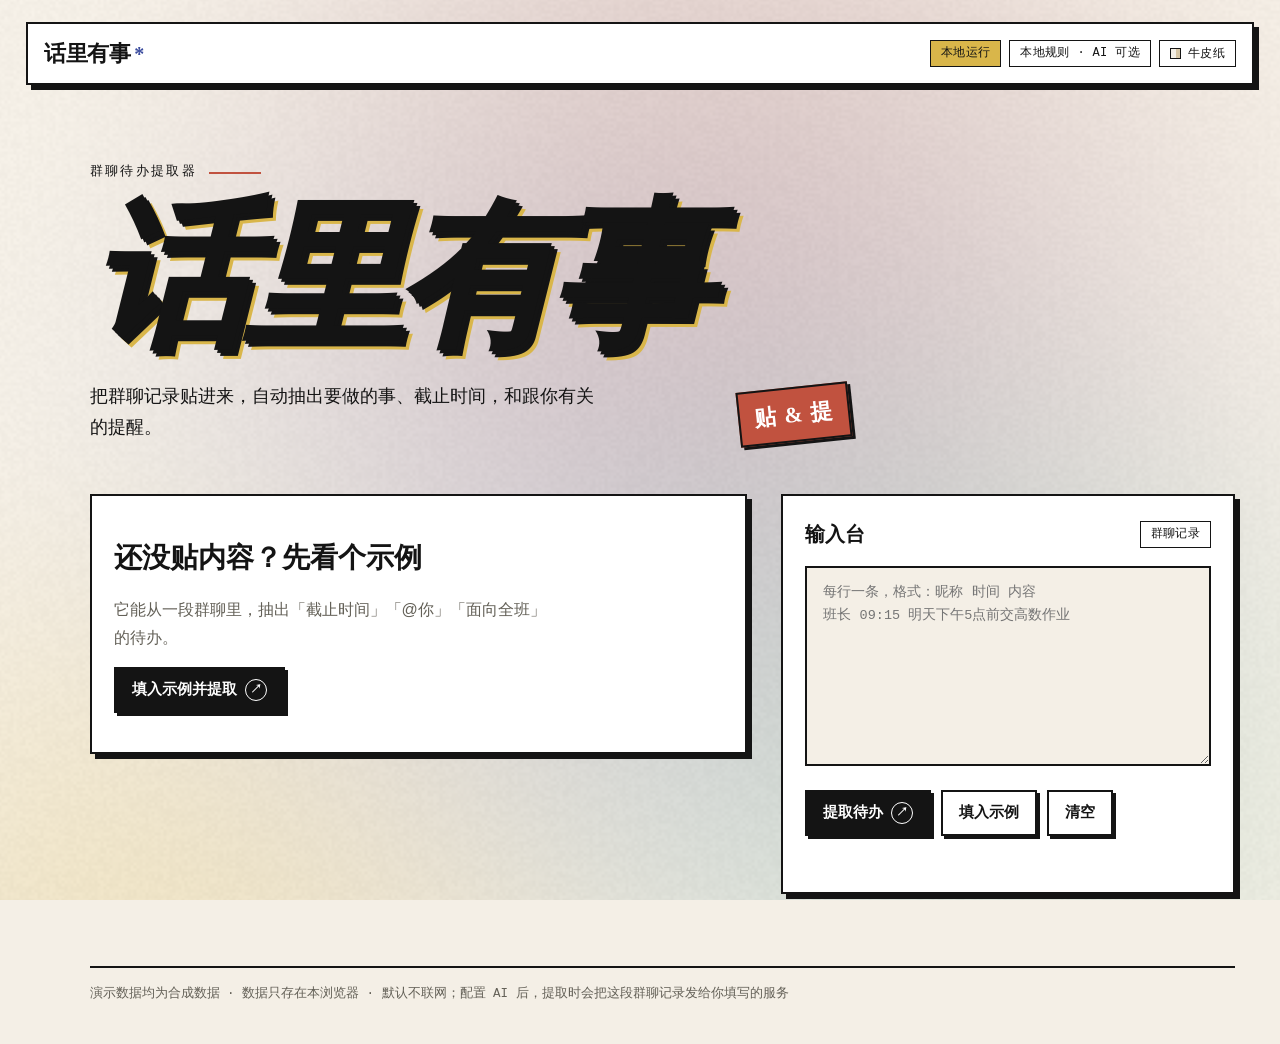
==== commit a57a9d64: "feat: 新增首次访问开屏动画 - 三条合成群聊浮出，荧光笔划中截止时间，长成待办卡并打勾 - 标题印章落下后纸面上掀，露出已可交互的页面 - 仅首次播放，点击/任意键/滚轮可跳过；减弱动效下不播 " ====
--- a/index.html
+++ b/index.html
@@ -12,12 +12,70 @@
         document.documentElement.setAttribute('data-theme', 'kraft');
       }
     } catch (e) { /* 隐私模式忽略 */ }
+
+    // 开屏只对首次访问播放；减弱动效时直接跳过，别先盖住再淡出。
+    // 在 head 里落类名，避免首帧闪一下完整页面。
+    // ?intro=1 显式预览：无视「已看过」和系统减弱动效，完整播一遍且不写已看标记；
+    // ?intro=0 临时关闭。调试和验收都用得着，不用去清 localStorage。
+    try {
+      var introParam = new URLSearchParams(location.search).get('intro');
+      var introSeen = localStorage.getItem('group-chat-todo:intro-seen') === '1';
+      var introReduce = window.matchMedia('(prefers-reduced-motion: reduce)').matches;
+      if (introParam === '1') {
+        document.documentElement.classList.add('intro-lock', 'intro-force');
+      } else if (introParam === '0' || introSeen || introReduce) {
+        document.documentElement.classList.add('intro-skip');
+      } else {
+        document.documentElement.classList.add('intro-lock');
+      }
+    } catch (e) {
+      // 存储不可用（隐私模式等）时仍按首次访问处理；
+      // 若这是显式预览，减弱动效下也要能看见。
+      document.documentElement.classList.add('intro-lock');
+      if (typeof introParam !== 'undefined' && introParam === '1') {
+        document.documentElement.classList.add('intro-force');
+      }
+    }
   </script>
   <link rel="stylesheet" href="styles.css">
+  <noscript>
+    <style>
+      html.intro-lock { overflow: auto; }
+      .intro { display: none; }
+    </style>
+  </noscript>
 </head>
 <body>
   <!-- 着色器背景：主题色在纸面上缓慢晕染漂移 -->
   <canvas class="bg" id="bg-canvas" aria-hidden="true"></canvas>
+
+  <!-- 开屏：首次访问时把「从群聊里拎出待办」演一遍。
+       纯装饰，aria-hidden；点击 / 任意键 / 滚轮可跳过，之后不再出现。
+       文案用 sample-chat.txt 里的合成数据。 -->
+  <div class="intro" id="intro" aria-hidden="true">
+    <div class="intro__stage">
+      <div class="intro__chat">
+        <p class="intro__msg" style="--i:0">
+          <span class="intro__who">班长</span><span class="intro__time">09:12</span>
+          <span class="intro__text">大家早上好，降温注意保暖</span>
+        </p>
+        <p class="intro__msg intro__msg--hit" style="--i:1">
+          <span class="intro__who">班长</span><span class="intro__time">09:15</span>
+          <span class="intro__text"><mark class="intro__mark">明天下午5点前</mark>交高数作业，别忘</span>
+          <span class="intro__tag">待办</span>
+          <span class="intro__check"></span>
+        </p>
+        <p class="intro__msg" style="--i:2">
+          <span class="intro__who">文体委员</span><span class="intro__time">09:20</span>
+          <span class="intro__text">周五之前报名运动会</span>
+        </p>
+      </div>
+      <div class="intro__brand">
+        <p class="intro__title">话里有事<span class="intro__star">*</span></p>
+        <p class="intro__tagline">群聊待办提取器</p>
+      </div>
+    </div>
+  </div>
 
   <header class="topbar">
     <span class="brand">话里有事<span class="brand__star" aria-hidden="true">*</span></span>
--- a/styles.css
+++ b/styles.css
@@ -129,6 +129,8 @@
   --shadow-lg: 9px 9px 0 var(--ink);
 
   --ease-out: cubic-bezier(0.23, 1, 0.32, 1);
+  /* 屏幕上整块移动（开屏纸面上掀）用；比内置 ease-in-out 更有收尾的减速感 */
+  --ease-in-out: cubic-bezier(0.77, 0, 0.175, 1);
   /* 视图翻转的两半：easeInQuad / easeOutQuad（easings.net）。
      转出加速、转入减速，接缝处速度正好接上，拼成一次 180° 翻转。 */
   --ease-flip-out: cubic-bezier(0.11, 0, 0.5, 0);
@@ -1700,6 +1702,252 @@
   .cal__grid.is-slide-next, .cal__grid.is-slide-prev { animation: none; }
 }
 
+/* ============================================================
+   开屏：首次访问时，把「从群聊里拎出待办」演一遍。
+   只播一次；点击 / 任意键 / 滚轮跳过。
+   只动 transform / opacity / clip-path；颜色全走语义层。
+   ============================================================ */
+html.intro-lock { overflow: hidden; }
+html.intro-skip .intro { display: none; }
+
+.intro {
+  position: fixed;
+  inset: 0;
+  z-index: 100;
+  display: grid;
+  place-items: center;
+  padding: 24px;
+  background: var(--surface);
+  /* 着色器被纸面盖住时，用同一组品牌色留一点晕染，别让开屏变成纯色板 */
+  background-image:
+    radial-gradient(52vmax 44vmax at 18% 20%,
+      color-mix(in srgb, var(--accent-2) 12%, transparent), transparent 70%),
+    radial-gradient(48vmax 40vmax at 84% 26%,
+      color-mix(in srgb, var(--accent) 9%, transparent), transparent 70%),
+    radial-gradient(50vmax 42vmax at 62% 90%,
+      color-mix(in srgb, var(--accent-3) 8%, transparent), transparent 70%);
+  clip-path: inset(0 0 0 0);
+  /* 纸面整块上移：ease-in-out 比强 ease-out 更能看清"掀开"的过程 */
+  animation: intro-exit 360ms var(--ease-in-out) 1560ms forwards;
+}
+
+/* 跳过：不等自动退场，160ms 淡出。 */
+.intro.is-leaving {
+  animation: none;
+  opacity: 0;
+  transition: opacity 160ms ease-out;
+}
+
+.intro__stage {
+  width: min(640px, 100%);
+  display: flex;
+  flex-direction: column;
+  align-items: center;
+}
+
+.intro__chat { width: 100%; max-width: 470px; }
+
+.intro__msg {
+  position: relative;
+  display: flex;
+  align-items: baseline;
+  gap: 8px;
+  margin: 0;
+  padding: 10px 14px;
+  border: 2px solid transparent;
+  font-size: 16px;
+  line-height: 1.55;
+  opacity: 0;
+  transform: translateY(10px);
+  animation: intro-rise 220ms var(--ease-out) calc(50ms + var(--i) * 70ms) forwards;
+}
+
+.intro__who {
+  flex: none;
+  font-size: 14px;
+  font-weight: 700;
+  color: var(--accent);
+}
+.intro__time {
+  flex: none;
+  font-family: var(--mono);
+  font-size: 11px;
+  color: var(--text-muted);
+}
+.intro__text { min-width: 0; }
+
+/* 被选中的那条：先被荧光笔划中，再长成一张待办卡。
+   卡片底、描边、硬阴影放在伪元素上，只补间 opacity / scale，
+   不碰 border / box-shadow，避免每帧重绘。 */
+.intro__msg--hit {
+  isolation: isolate;
+  padding-right: 58px;
+}
+.intro__msg--hit::after {
+  content: "";
+  position: absolute;
+  inset: -2px;
+  z-index: -1;
+  background: var(--surface-card);
+  border: 2px solid var(--border);
+  box-shadow: var(--shadow-sm);
+  opacity: 0;
+  transform: scale(0.985);
+  animation: intro-card 160ms var(--ease-out) 620ms forwards;
+}
+
+/* 荧光笔本体：芥末黄横扫，左对齐，带一点点手写歪斜。 */
+.intro__mark {
+  position: relative;
+  isolation: isolate;
+  padding: 0 1px;
+  background: transparent;
+  color: inherit;
+}
+.intro__mark::before {
+  content: "";
+  position: absolute;
+  inset: 8% -3% 6%;
+  z-index: -1;
+  background: var(--accent-2);
+  border-radius: 1px 3px 2px 0;
+  transform: scaleX(0) rotate(-0.6deg);
+  transform-origin: left center;
+  animation: intro-hl 240ms var(--ease-out) 420ms forwards;
+}
+
+.intro__check {
+  position: absolute;
+  right: 12px;
+  top: 50%;
+  width: 20px;
+  height: 20px;
+  background: var(--control-checked);
+  border: 2px solid var(--border);
+  opacity: 0;
+  transform: translateY(-50%) scale(0.6) rotate(-10deg);
+  animation: intro-check 170ms var(--ease-out) 790ms forwards;
+}
+/* 和列表里的完成勾同一种形状：墨色对勾，不用白字 */
+.intro__check::after {
+  content: "";
+  position: absolute;
+  inset: 4px;
+  background: var(--text);
+  clip-path: polygon(14% 44%, 0 62%, 46% 100%, 100% 12%, 84% 0, 42% 68%);
+}
+
+.intro__tag {
+  position: absolute;
+  right: 10px;
+  top: -11px;
+  padding: 2px 7px;
+  background: var(--surface-strong);
+  color: var(--text-on-strong);
+  font-family: var(--mono);
+  font-size: 10px;
+  line-height: 1.5;
+  letter-spacing: 0.08em;
+  opacity: 0;
+  transform: translateY(3px);
+  animation: intro-tag 140ms var(--ease-out) 800ms forwards;
+}
+
+/* 标题像印章一样落下：1.16 → 1，不是从 0 长出来。 */
+.intro__brand {
+  position: relative;
+  margin-top: 38px;
+  text-align: center;
+  opacity: 0;
+  transform: scale(1.16) translateY(-4px);
+  animation: intro-stamp 240ms var(--ease-out) 980ms forwards;
+}
+.intro__title {
+  margin: 0;
+  font-family: var(--display);
+  font-weight: 900;
+  font-style: italic;
+  font-size: clamp(50px, 9vw, 84px);
+  line-height: 1;
+  letter-spacing: -0.045em;
+  text-shadow:
+    3px 3px 0 var(--text),
+    6px 6px 0 var(--accent-2);
+}
+/* 星号抽离出文档流：四个汉字本身在舞台上居中，
+   星号挂在右侧，不把标题的视觉重心和副标题一起推偏。 */
+.intro__star {
+  position: absolute;
+  left: 100%;
+  top: 0.06em;
+  margin-left: 0.06em;
+  color: var(--accent);
+  font-size: 0.72em;
+  text-shadow: none;
+  transform-origin: 50% 55%;
+  animation: intro-star 340ms var(--ease-out) 1020ms both;
+}
+.intro__tagline {
+  margin: 14px 0 0;
+  font-family: var(--mono);
+  font-size: 14px;
+  letter-spacing: 0.16em;
+  color: var(--text-muted);
+  opacity: 0;
+  animation: intro-fade 160ms var(--ease-out) 1140ms forwards;
+}
+
+@keyframes intro-rise {
+  to { opacity: 1; transform: translateY(0); }
+}
+@keyframes intro-card {
+  to { opacity: 1; transform: scale(1); }
+}
+@keyframes intro-hl {
+  to { transform: scaleX(1) rotate(-0.6deg); }
+}
+@keyframes intro-check {
+  to { opacity: 1; transform: translateY(-50%) scale(1) rotate(0); }
+}
+@keyframes intro-tag {
+  to { opacity: 1; transform: translateY(0); }
+}
+@keyframes intro-stamp {
+  to { opacity: 1; transform: scale(1) translateY(0); }
+}
+@keyframes intro-star {
+  0% { opacity: 0; transform: rotate(-110deg) scale(0.85); }
+  70% { opacity: 1; transform: rotate(6deg) scale(1); }
+  100% { opacity: 1; transform: rotate(0) scale(1); }
+}
+@keyframes intro-fade {
+  to { opacity: 1; }
+}
+@keyframes intro-exit {
+  from { clip-path: inset(0 0 0 0); }
+  to { clip-path: inset(0 0 100% 0); }
+}
+
+@media (max-width: 560px) {
+  .intro__msg { font-size: 14px; padding: 9px 12px; gap: 6px; }
+  .intro__msg--hit { padding-right: 52px; }
+  .intro__check { right: 8px; }
+  .intro__tag { right: 6px; }
+  .intro__brand { margin-top: 30px; }
+  .intro__title { font-size: clamp(38px, 13vw, 56px); }
+}
+@media (max-height: 560px) {
+  .intro__msg { padding-top: 7px; padding-bottom: 7px; }
+  .intro__brand { margin-top: 22px; }
+  .intro__title { font-size: clamp(34px, 7vw, 56px); }
+}
+
+@media (prefers-reduced-motion: reduce) {
+  .intro { display: none; }
+}
+/* ?intro=1 显式预览：系统开了减弱动效时也完整播一遍。 */
+html.intro-force .intro { display: grid; }
+
 /* ---- 响应式 ---- */
 @media (max-width: 900px) {
   .page { padding: 0 20px; }
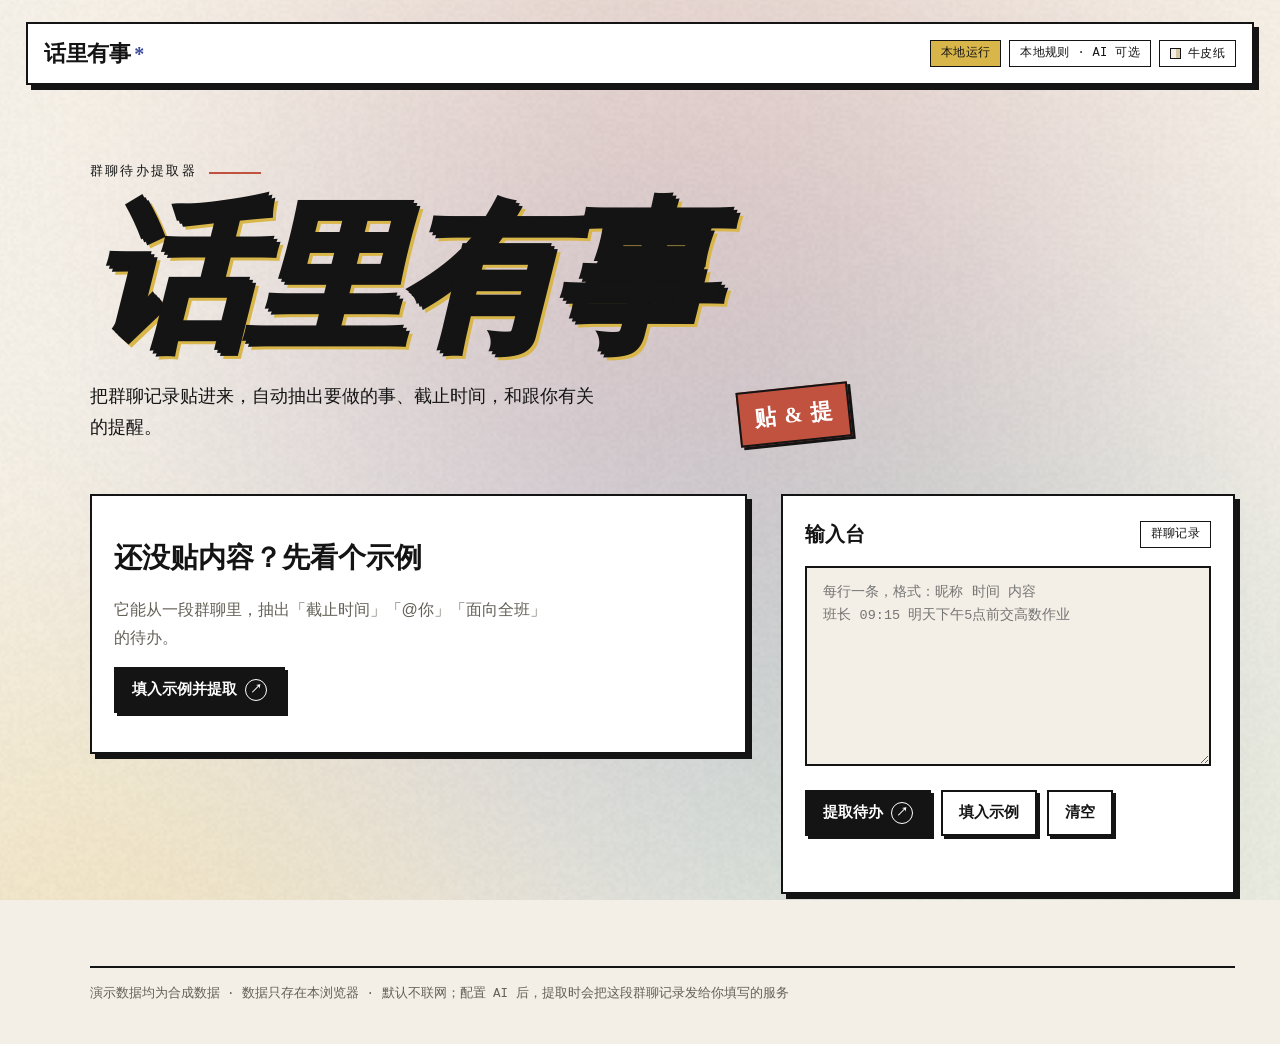
==== commit bed6bc22: "feat: 日历里手动添加待办，选中态换淡靛蓝，移除导出 JSON - 日历工具栏新增「＋ 添加待办」：默认落在选中日，日期可清空进「未排期」；   只写本机 items，不改群聊原文，依据只写「在日" ====
--- a/index.html
+++ b/index.html
@@ -146,7 +146,6 @@
                 <button type="button" id="ai-settings" class="btn btn--ghost btn--sm" title="AI 设置" aria-label="AI 设置"><span aria-hidden="true">⚙</span> AI</button>
                 <button type="button" id="select-mode" class="btn btn--ghost btn--sm js-list-only" aria-pressed="false">多选</button>
                 <button type="button" id="done-all" class="btn btn--ghost btn--sm js-list-only">全部完成</button>
-                <button type="button" id="export" class="btn btn--ghost btn--sm">导出 JSON</button>
               </div>
             </div>
 
@@ -175,6 +174,7 @@
                   <button type="button" class="cal__navbtn" id="cal-next" aria-label="下个月">›</button>
                 </div>
                 <button type="button" class="btn btn--ghost btn--sm" id="cal-today">今天</button>
+                <button type="button" class="btn btn--primary btn--sm" id="cal-add" title="在日历里添加一条待办"><span aria-hidden="true">＋</span> 添加待办</button>
                 <label class="cal__done">
                   <input type="checkbox" id="cal-show-done" checked>
                   显示已完成
@@ -315,13 +315,36 @@
     </div>
   </div>
 
+  <!-- 手动添加：日历里直接加一条要干的事。
+       只进本机的 items，不改群聊原文；日期留空就落到「未排期」。 -->
+  <div class="dialog" id="add-dialog" hidden role="dialog" aria-modal="true" aria-labelledby="add-dialog__title">
+    <div class="dialog__backdrop" data-add-close aria-hidden="true"></div>
+    <div class="dialog__card" role="document">
+      <h2 class="dialog__title" id="add-dialog__title">添加待办</h2>
+      <p class="dialog__body dialog__body--sm">只记在本机，不会改动你贴的群聊原文。日期留空就进「未排期」。</p>
+      <label class="field">
+        <span class="field__label">要做什么</span>
+        <textarea id="add-text" rows="3" maxlength="200" placeholder="例如：周五前交实验报告"></textarea>
+      </label>
+      <label class="field">
+        <span class="field__label">放在日历哪一天</span>
+        <input type="date" id="add-date">
+      </label>
+      <p class="ai-why" id="add-status" role="status" aria-live="polite"></p>
+      <div class="dialog__actions">
+        <button type="button" class="btn btn--ghost" id="add-cancel">取消</button>
+        <button type="button" class="btn btn--primary" id="add-confirm">添加</button>
+      </div>
+    </div>
+  </div>
+
   <!-- AI 设置：可选增强。没有配置时，页面行为与纯本地版完全一致。
-       Key 只写进本浏览器的 localStorage，不写进代码、仓库或导出文件。 -->
+       Key 只写进本浏览器的 localStorage，不写进代码或仓库。 -->
   <div class="dialog" id="ai-dialog" hidden role="dialog" aria-modal="true" aria-labelledby="ai-dialog__title">
     <div class="dialog__backdrop" data-ai-close aria-hidden="true"></div>
     <div class="dialog__card dialog__card--wide" role="document">
       <h2 class="dialog__title" id="ai-dialog__title">AI 提取设置</h2>
-      <p class="dialog__body dialog__body--sm">AI 是可选的。不配置时，全部功能由本地规则完成。配置保存后，点「提取待办」会把整段群聊直接交给 AI 整理成待办，结果写进列表；每条都会在「解析」里给出原文证据。密钥只保存在这个浏览器的 localStorage 里，不写进代码、仓库或导出文件；提取时，这段群聊记录会发送到你下面填写的服务。</p>
+      <p class="dialog__body dialog__body--sm">AI 是可选的。不配置时，全部功能由本地规则完成。配置保存后，点「提取待办」会把整段群聊直接交给 AI 整理成待办，结果写进列表；每条都会在「解析」里给出原文证据。密钥只保存在这个浏览器的 localStorage 里，不写进代码或仓库；提取时，这段群聊记录会发送到你下面填写的服务。</p>
 
       <label class="field">
         <span class="field__label">服务商</span>
--- a/styles.css
+++ b/styles.css
@@ -107,11 +107,20 @@
   --data-2: var(--p-pink);
   --data-3: var(--p-mint-deep);
 
-  /* 反色 / 选中：成组使用，避免深底上出现低对比的零散颜色 */
+  /* 反色 / 选中：成组使用，避免深底上出现低对比的零散颜色。
+     这套反色留给标签页和日历选中日——它们字少、字号大，反黑更利落。 */
   --selected-surface: var(--surface-strong);
   --selected-text: var(--text-on-strong);
   --selected-muted: var(--text-on-strong-muted);
   --selected-accent: var(--accent-2);
+
+  /* 条目「正在看解析」：淡靛蓝底 + 墨字。
+     整行反黑时，夹在中间的 chip（尤其「任务」的灰绿底）会整块发闷，
+     状态色也互相抢；浅底反而让每种颜色各归各位。 */
+  --open-surface: #E2E7F5;
+  --open-text: var(--text);
+  --open-muted: #4B5470;             /* 对淡靛蓝 6.1:1 */
+  --open-accent: var(--accent);
 
   /* 日历工作量底纹：数值只由 JS 落到 data-load，颜色只在这里定义 */
   --load-1: var(--p-load-1);
@@ -184,6 +193,11 @@
   --status-weekend: #8F3A26;
   --control-checked: var(--status-todo);
 
+  /* 条目打开态：冷一档的淡蓝，和卡纸的暖黄拉开，但仍是纸的质感。 */
+  --open-surface: #DCE2EE;
+  --open-muted: #4A5060;             /* 对淡蓝 6.2:1 */
+  --open-accent: var(--accent);
+
   --data-1: #2F4A8C;
   --data-2: #9B3D28;
   --data-3: #3F6B48;
@@ -217,7 +231,9 @@
   outline-offset: 2px;
 }
 .list .item--selected :is(button, input, [tabindex]):focus-visible,
-.cal-item--selected :is(button, input, [tabindex]):focus-visible,
+.cal-item--selected :is(button, input, [tabindex]):focus-visible {
+  outline-color: var(--open-accent);
+}
 .undo :is(button, input, [tabindex]):focus-visible {
   outline-color: var(--selected-accent);
 }
@@ -484,6 +500,8 @@
   transition: transform 140ms var(--ease-out);
 }
 .btn:active { transform: translate(2px, 2px); }
+/* .btn 的 display: inline-flex 会盖掉浏览器给 [hidden] 的默认样式，这里补回来。 */
+.btn[hidden] { display: none; }
 
 .btn--primary {
   background: var(--surface-strong);
@@ -689,8 +707,8 @@
   .drag:hover { opacity: 0.7; background-color: var(--surface-sunken); }
 }
 .drag:focus-visible { opacity: 1; outline: 2px solid var(--focus-ring); outline-offset: 2px; }
-/* 深色选中态下，墨色点阵看不见，换成纸色 */
-.item--selected .drag { background-image: radial-gradient(var(--selected-muted) 1.1px, transparent 1.2px); }
+/* 选中态下点阵换成次级靛蓝，跟着整行的字色走 */
+.item--selected .drag { background-image: radial-gradient(var(--open-muted) 1.1px, transparent 1.2px); }
 
 /* 被拖起来的那条：脱离列表流，抬起（硬阴影加大）——宽而扁的行用旋转会读成"整行歪掉"，所以不旋转 */
 .item--dragging {
@@ -750,16 +768,16 @@
   box-shadow: 3px 3px 0 var(--accent-2);
 }
 
-/* 选中：反色 + 实心阴影加大，一眼锁定 */
+/* 选中：淡靛蓝底 + 墨字 + 加大的靛蓝硬阴影，一眼锁定但不吃字 */
 .list .item--selected {
-  background: var(--selected-surface);
-  color: var(--selected-text);
-  box-shadow: 7px 7px 0 var(--selected-accent);
-}
-.list .item--selected .text { color: var(--text-on-strong); }
-.list .item--selected .source { color: var(--selected-muted); }
-.list .item--selected .imported { color: var(--selected-muted); }
-.list .item--selected .item__more { color: var(--selected-accent); }
+  background: var(--open-surface);
+  color: var(--open-text);
+  box-shadow: 7px 7px 0 var(--open-accent);
+}
+.list .item--selected .text { color: var(--open-text); }
+.list .item--selected .source { color: var(--open-muted); }
+.list .item--selected .imported { color: var(--open-muted); }
+.list .item--selected .item__more { color: var(--open-accent); }
 
 .done-toggle {
   appearance: none;
@@ -848,11 +866,10 @@
 .chip--state { background: var(--status-confirm); color: var(--text-on-strong); }
 .chip--state-done { background: var(--status-done); color: var(--text); }
 
-.item--selected .chip { border-color: var(--border-on-strong); }
-/* 反色行里，墨色底的「与你相关」会整块融进背景；AI 的靛蓝底也偏暗。
-   这里把这两种标签翻成浅底深字，保证选中时还读得清。 */
+.item--selected .chip { border-color: var(--border); }
+/* 「与你相关」在选中行上保持浅底深字，不跟靛蓝底混成一片。 */
 .item--selected .chip--me { background: var(--surface-card); color: var(--text); }
-.item--selected .chip--ai { background: var(--selected-accent); color: var(--text); }
+.item--selected .chip--ai { background: var(--open-accent); color: var(--text-on-strong); }
 
 .source { font-size: 12.5px; color: var(--text-muted); }
 .imported { font-size: 12px; font-family: var(--mono); color: var(--text-muted); }
@@ -873,7 +890,7 @@
 @media (hover: hover) and (pointer: fine) {
   .del:hover { background: var(--danger); color: var(--text-on-strong); border-color: var(--border); }
 }
-.item--selected .del { background: transparent; color: var(--text-on-strong); border-color: var(--border-on-strong); }
+.item--selected .del { background: transparent; color: var(--open-text); border-color: var(--border); }
 
 .empty { padding: 32px 12px; text-align: center; color: var(--text-muted); font-family: var(--mono); }
 
@@ -883,7 +900,7 @@
 .calendar { margin-top: 16px; }
 .calendar[hidden] { display: none; }
 
-/* 日历模式下，状态标签和列表专属工具让位；AI 设置和导出仍可用。 */
+/* 日历模式下，状态标签和列表专属工具让位；AI 设置仍可用。 */
 .listbox.is-calendar .tabs,
 .listbox.is-calendar .summary,
 .listbox.is-calendar #list,
@@ -1163,11 +1180,11 @@
 .cal-item--done { --state: var(--status-done); border-left-color: var(--state); }
 .cal-item--overdue { --node: var(--status-overdue); background: var(--status-overdue-surface); }
 .cal-item--selected {
-  background: var(--selected-surface);
-  color: var(--selected-text);
-  box-shadow: 3px 3px 0 var(--selected-accent);
-}
-.cal-item--selected .cal-check { background: var(--surface-on-strong); }
+  background: var(--open-surface);
+  color: var(--open-text);
+  box-shadow: 3px 3px 0 var(--open-accent);
+}
+.cal-item--selected .cal-check { background: var(--surface-card); }
 
 @media (hover: hover) and (pointer: fine) {
   .cal-item:not(.cal-item--selected):hover {
@@ -1197,7 +1214,7 @@
   line-height: 1.5;
 }
 .cal-item--done .cal-item__text { color: var(--text-muted); text-decoration: line-through; }
-.cal-item--selected .cal-item__text { color: var(--text-on-strong); }
+.cal-item--selected .cal-item__text { color: var(--open-text); }
 .cal-item__meta {
   display: flex;
   align-items: center;
@@ -1208,7 +1225,7 @@
   font-size: 11px;
   color: var(--text-muted);
 }
-.cal-item--selected .cal-item__meta { color: var(--selected-muted); }
+.cal-item--selected .cal-item__meta { color: var(--open-muted); }
 .cal-item__tag {
   flex: none;
   white-space: nowrap;
@@ -1219,11 +1236,11 @@
 }
 .cal-item__tag--confirm { background: var(--status-confirm); color: var(--text-on-strong); }
 .cal-item__tag--done { background: var(--status-done); }
-.cal-item--selected .cal-item__tag { border-color: var(--border-on-strong); }
+.cal-item--selected .cal-item__tag { border-color: var(--border); }
 .cal-item__manual { color: var(--accent); font-weight: 700; }
-.cal-item--selected .cal-item__manual { color: var(--selected-accent); }
+.cal-item--selected .cal-item__manual { color: var(--open-accent); }
 .cal-item__overdue { color: var(--status-overdue); }
-.cal-item--selected .cal-item__overdue { color: var(--status-overdue-on-strong); }
+.cal-item--selected .cal-item__overdue { color: var(--status-overdue); }
 /* 空白日：虚线框 + 斜纹 + 一道破折号，像是日历上「特意空出来」的一格，
    而不是忘了渲染。和忙日的实线卡片形成对照。 */
 .cal-empty {
@@ -1567,7 +1584,8 @@
   color: var(--text-muted);
 }
 .field input,
-.field select {
+.field select,
+.field textarea {
   width: 100%;
   padding: 9px 11px;
   background: var(--surface-field);
@@ -1578,8 +1596,10 @@
   outline: none;
   transition: background 140ms var(--ease-out);
 }
+.field textarea { min-height: 84px; line-height: 1.6; resize: vertical; }
 .field input:focus,
-.field select:focus { background: var(--surface-field-focus); }
+.field select:focus,
+.field textarea:focus { background: var(--surface-field-focus); }
 .ai-why {
   margin: 0 0 14px;
   min-height: 18px;
@@ -1692,7 +1712,7 @@
   body.is-dragging .trash--over { transform: none; }
   .undo { transition: opacity 200ms ease; transform: translate(-50%, 0); }
   .btn, .btn__icon, .tab, .item, .stat, .pick, .done-toggle, textarea,
-  .field input, .field select, .cal__day, .cal-item, .cal__navbtn, .cal-check,
+  .field input, .field select, .field textarea, .cal__day, .cal-item, .cal__navbtn, .cal-check,
   .theme-toggle, .detail__date-row input { transition-duration: 1ms; }
   .btn:active, .btn:hover, .theme-toggle:active, .theme-toggle:hover { transform: none; }
   .item:hover, .stat:hover, .cal__day:hover, .cal-item:hover { transform: none; }
@@ -1969,7 +1989,7 @@
   .topbar { flex-direction: column; align-items: flex-start; gap: 10px; }
 
   /* 320px 下工具栏只剩约 232px：收紧间距和按钮内边距，
-     让「列表 / AI / 导出」仍然排在一行，不留下一个孤零零的按钮。 */
+     让「列表 / AI / 多选 / 全部完成」仍然排得下，不留下一个孤零零的按钮。 */
   .listbox__tools { gap: 6px; }
   .btn--sm { padding: 6px 10px; }
 
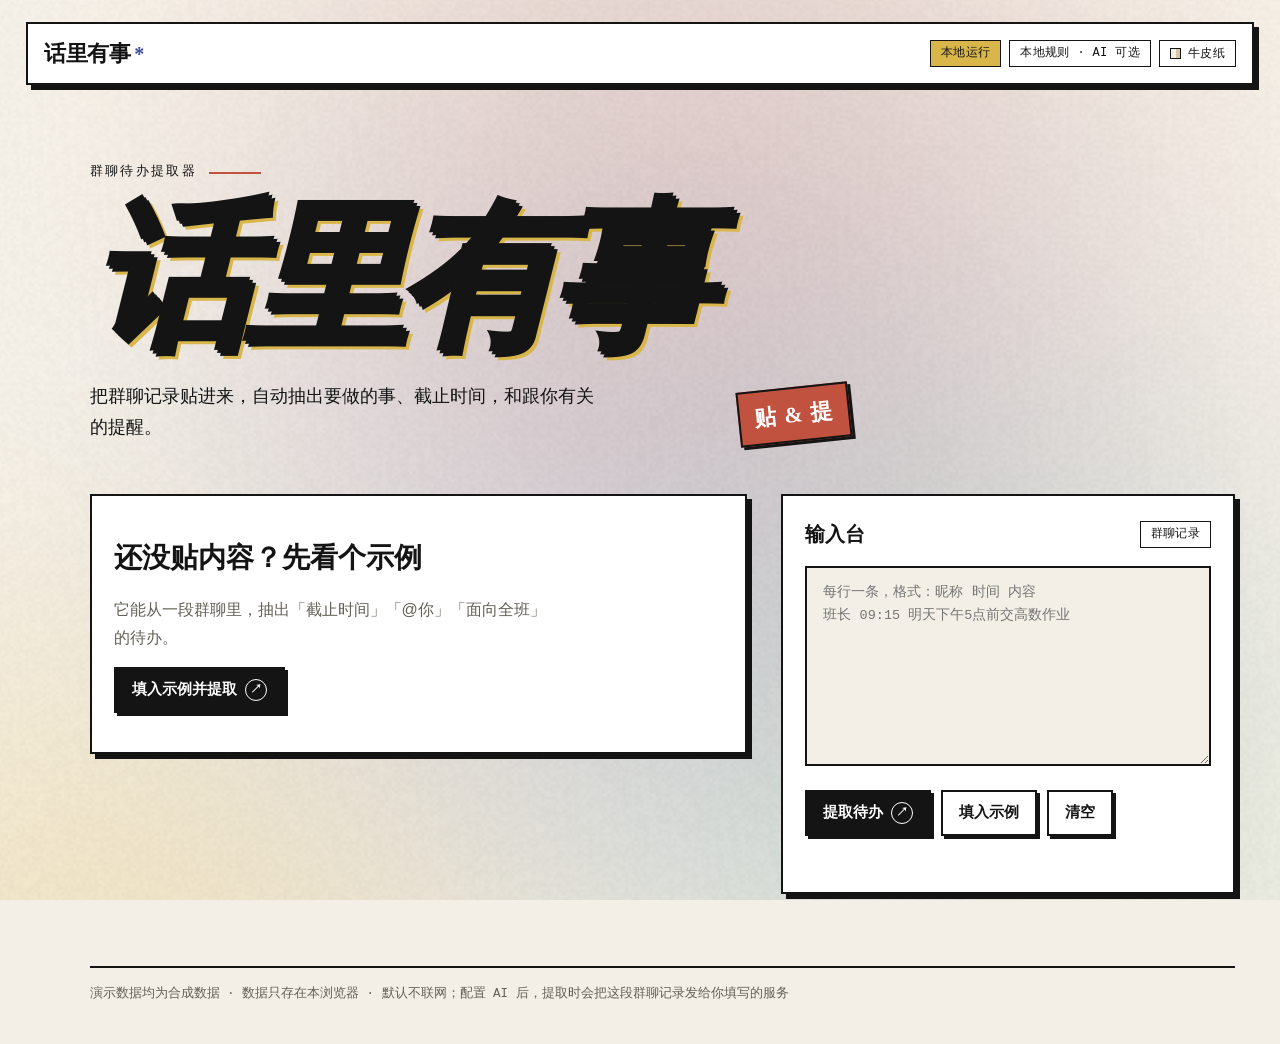
==== commit 712b78f6: "feat: 提升本地提取精度，长通知拆条并支持待确认转正 - 过滤疑问句、否定/已完成/取消通知，单字动词不再命中词内片段 - 时间识别补时段钟点、月底/周内/下下周，排除号码与小数误判 - 逗号后若" ====
--- a/index.html
+++ b/index.html
@@ -259,6 +259,11 @@
           </div>
           <p class="detail__text" id="detail-text"></p>
           <div class="detail__meta" id="detail-meta"></div>
+          <div class="detail__block detail__promote" id="detail-promote-block" hidden>
+            <p class="detail__label">这条拿不准</p>
+            <p class="detail__date-note">如果它确实是要做的事，就把它转成待办。</p>
+            <button type="button" class="btn btn--primary btn--sm" id="detail-promote">确认为待办</button>
+          </div>
           <div class="detail__block">
             <label class="detail__label" for="detail-date">日历排期</label>
             <div class="detail__date-row">
--- a/styles.css
+++ b/styles.css
@@ -1411,6 +1411,7 @@
   line-height: 1.6;
   color: var(--text-muted);
 }
+.detail__promote .btn { margin-top: 10px; }
 .detail__reasons li { margin: 4px 0; }
 
 /* 条件：一条规则一行，「如果… → 就…」左右分开，扫一行就知道这条规则管什么。
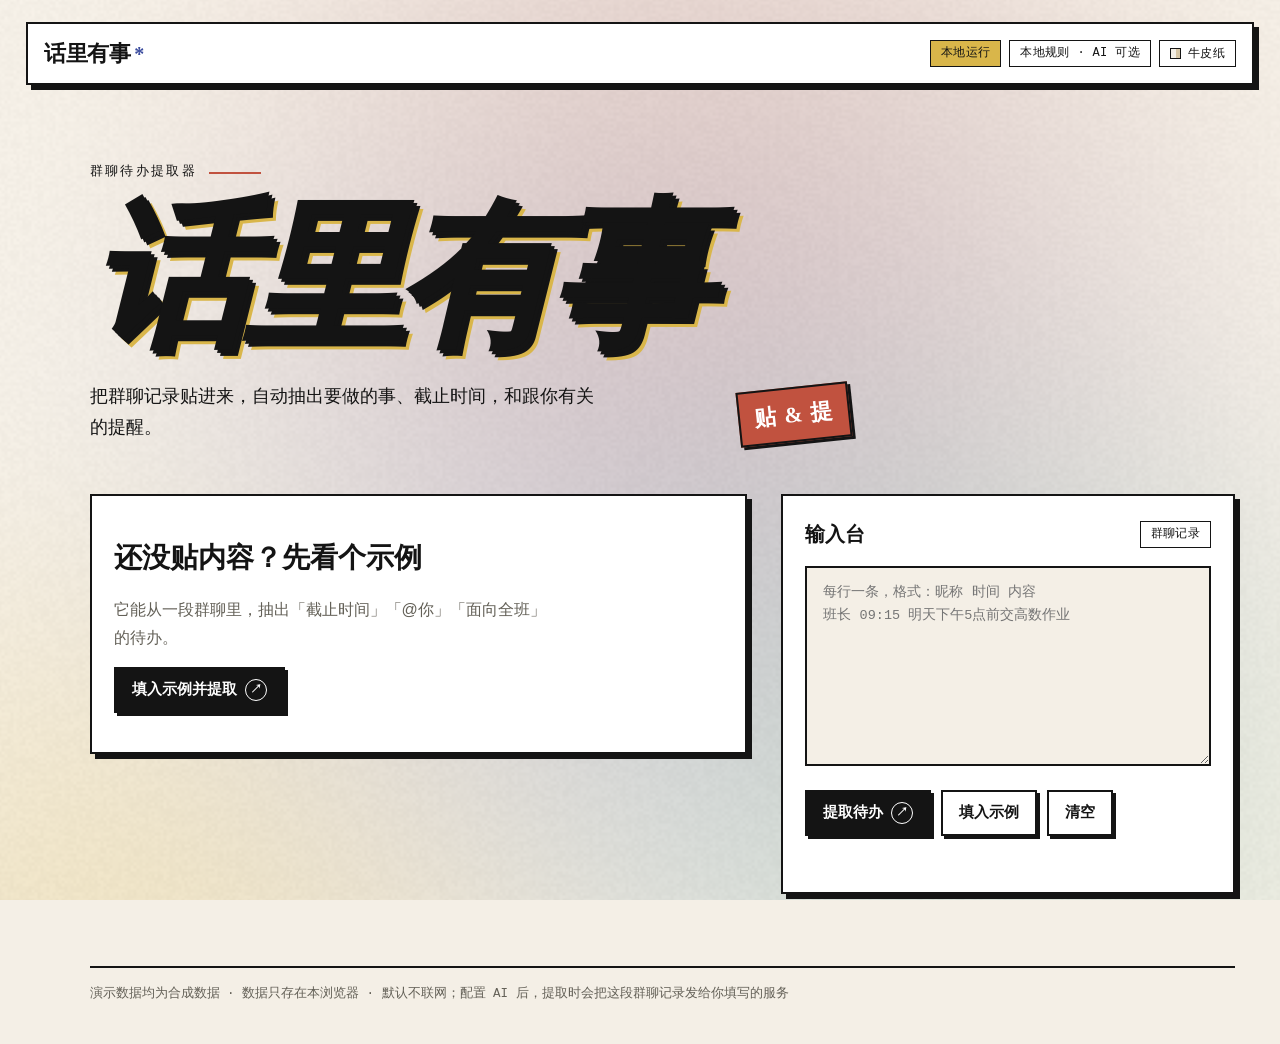
==== commit 1fb1b8eb: "feat: 开屏动画改为每天首次打开播放一次" ====
--- a/index.html
+++ b/index.html
@@ -13,23 +13,28 @@
       }
     } catch (e) { /* 隐私模式忽略 */ }
 
-    // 开屏只对首次访问播放；减弱动效时直接跳过，别先盖住再淡出。
+    // 开屏每天只播一次（当天第一次打开）；减弱动效时直接跳过，别先盖住再淡出。
     // 在 head 里落类名，避免首帧闪一下完整页面。
-    // ?intro=1 显式预览：无视「已看过」和系统减弱动效，完整播一遍且不写已看标记；
+    // 日期按本地时区取，存成 YYYY-MM-DD；跨天后再打开会重新播。
+    // ?intro=1 显式预览：无视「今天已播过」和系统减弱动效，完整播一遍且不写当天日期；
     // ?intro=0 临时关闭。调试和验收都用得着，不用去清 localStorage。
     try {
       var introParam = new URLSearchParams(location.search).get('intro');
-      var introSeen = localStorage.getItem('group-chat-todo:intro-seen') === '1';
+      var introNow = new Date();
+      var introToday = introNow.getFullYear() + '-'
+        + String(introNow.getMonth() + 1).padStart(2, '0') + '-'
+        + String(introNow.getDate()).padStart(2, '0');
+      var introSeenToday = localStorage.getItem('group-chat-todo:intro-day') === introToday;
       var introReduce = window.matchMedia('(prefers-reduced-motion: reduce)').matches;
       if (introParam === '1') {
         document.documentElement.classList.add('intro-lock', 'intro-force');
-      } else if (introParam === '0' || introSeen || introReduce) {
+      } else if (introParam === '0' || introSeenToday || introReduce) {
         document.documentElement.classList.add('intro-skip');
       } else {
         document.documentElement.classList.add('intro-lock');
       }
     } catch (e) {
-      // 存储不可用（隐私模式等）时仍按首次访问处理；
+      // 存储不可用（隐私模式等）时当作今天还没播过，照常显示；
       // 若这是显式预览，减弱动效下也要能看见。
       document.documentElement.classList.add('intro-lock');
       if (typeof introParam !== 'undefined' && introParam === '1') {
@@ -49,8 +54,8 @@
   <!-- 着色器背景：主题色在纸面上缓慢晕染漂移 -->
   <canvas class="bg" id="bg-canvas" aria-hidden="true"></canvas>
 
-  <!-- 开屏：首次访问时把「从群聊里拎出待办」演一遍。
-       纯装饰，aria-hidden；点击 / 任意键 / 滚轮可跳过，之后不再出现。
+  <!-- 开屏：每天第一次打开时把「从群聊里拎出待办」演一遍。
+       纯装饰，aria-hidden；点击 / 任意键 / 滚轮可跳过，当天不再出现。
        文案用 sample-chat.txt 里的合成数据。 -->
   <div class="intro" id="intro" aria-hidden="true">
     <div class="intro__stage">
--- a/styles.css
+++ b/styles.css
@@ -1724,8 +1724,8 @@
 }
 
 /* ============================================================
-   开屏：首次访问时，把「从群聊里拎出待办」演一遍。
-   只播一次；点击 / 任意键 / 滚轮跳过。
+   开屏：每天第一次打开时，把「从群聊里拎出待办」演一遍。
+   每天只播一次；点击 / 任意键 / 滚轮跳过。
    只动 transform / opacity / clip-path；颜色全走语义层。
    ============================================================ */
 html.intro-lock { overflow: hidden; }
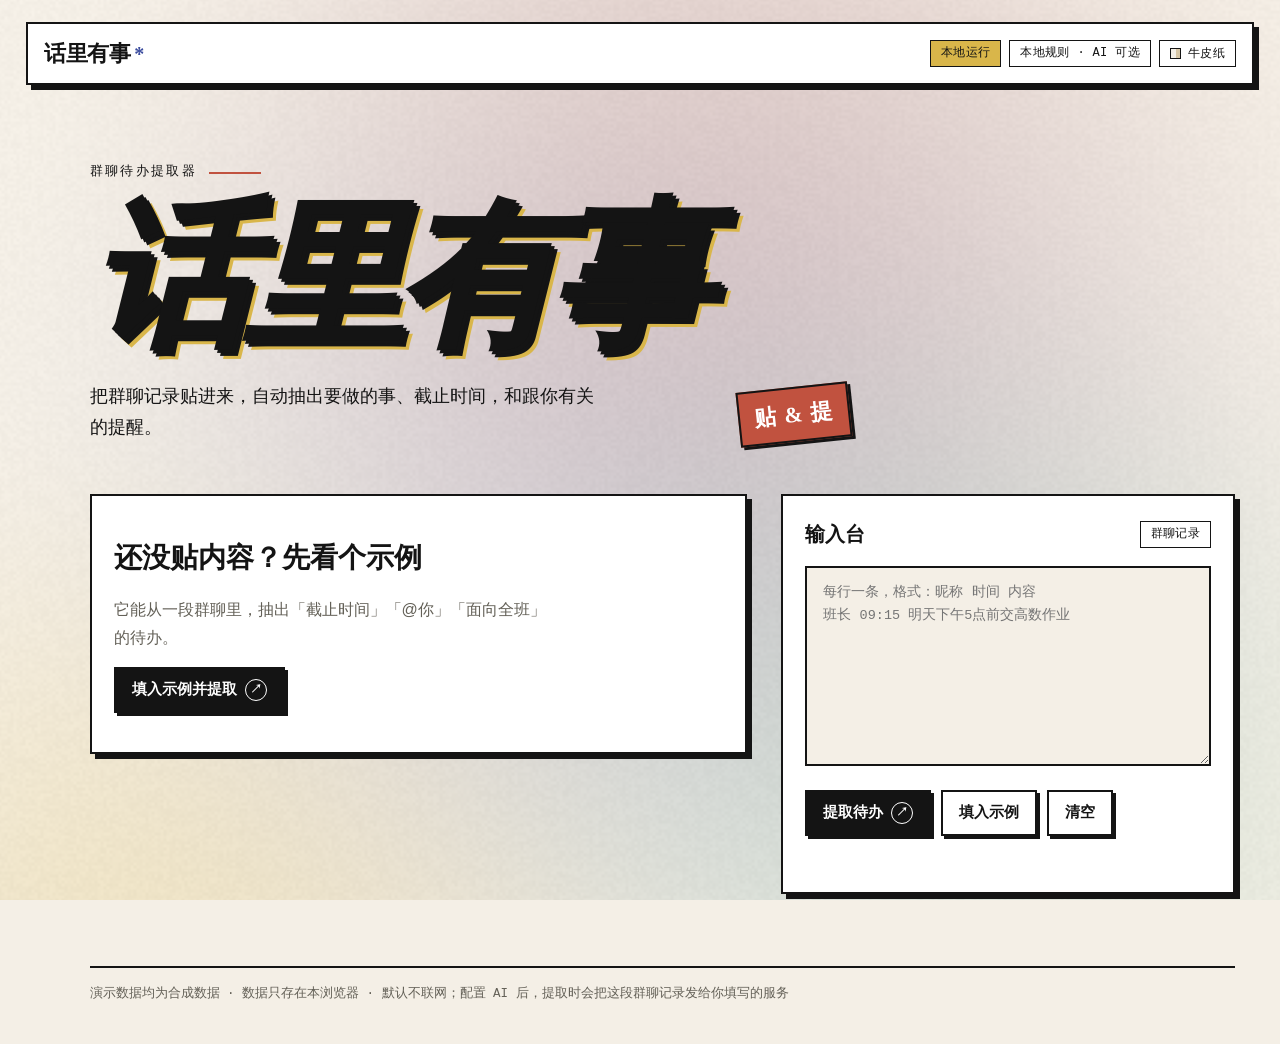
==== commit 5e9bdab9: "feat: 本地 file:// 打开时默认播开屏，线上仍按每天首次播放 - 演示现场双击 index.html 不用先清缓存或记参数 - 本地想跳过时在地址后加 ?intro=0 - 线上（http" ====
--- a/index.html
+++ b/index.html
@@ -18,15 +18,18 @@
     // 日期按本地时区取，存成 YYYY-MM-DD；跨天后再打开会重新播。
     // ?intro=1 显式预览：无视「今天已播过」和系统减弱动效，完整播一遍且不写当天日期；
     // ?intro=0 临时关闭。调试和验收都用得着，不用去清 localStorage。
+    // 本地双击打开（file://）时默认就按显式预览处理：演示现场不用先记住加参数。
+    // 上线版本（https）仍按「每天首次」；本地想跳过时加 ?intro=0。
     try {
       var introParam = new URLSearchParams(location.search).get('intro');
+      var introFileDefault = location.protocol === 'file:' && introParam !== '0';
       var introNow = new Date();
       var introToday = introNow.getFullYear() + '-'
         + String(introNow.getMonth() + 1).padStart(2, '0') + '-'
         + String(introNow.getDate()).padStart(2, '0');
       var introSeenToday = localStorage.getItem('group-chat-todo:intro-day') === introToday;
       var introReduce = window.matchMedia('(prefers-reduced-motion: reduce)').matches;
-      if (introParam === '1') {
+      if (introParam === '1' || introFileDefault) {
         document.documentElement.classList.add('intro-lock', 'intro-force');
       } else if (introParam === '0' || introSeenToday || introReduce) {
         document.documentElement.classList.add('intro-skip');
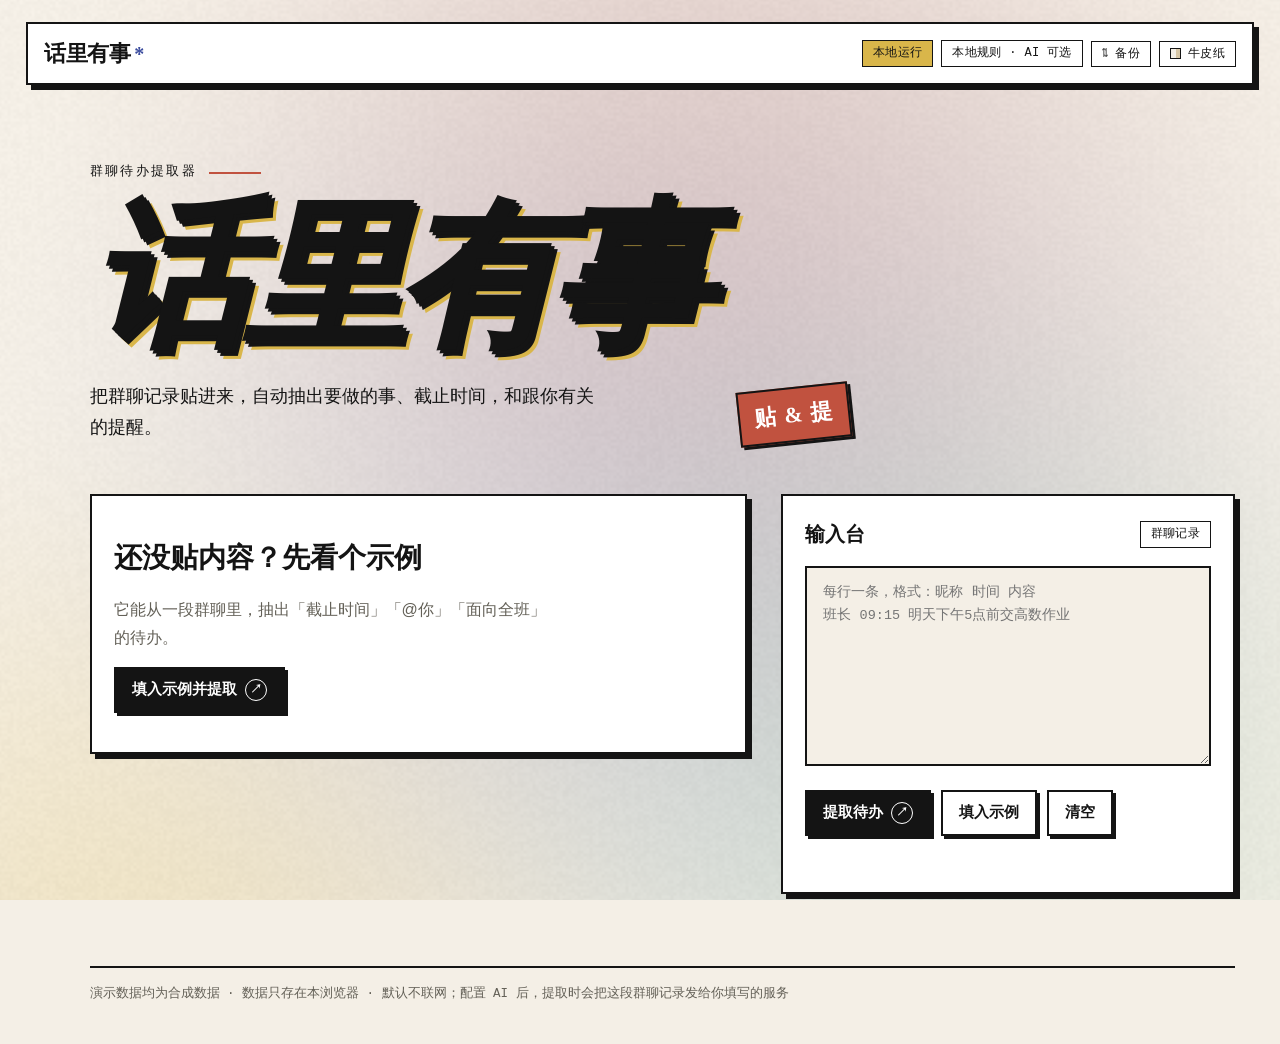
==== commit e7d3cab9: "feat: 新增备份 / 恢复，换浏览器可带走本机数据 - 顶栏「备份」导出群聊原文与全部待办为 JSON，导入按正文合并去重 - 备份不含 AI 配置和 API Key；file:// 下优先系统另" ====
--- a/index.html
+++ b/index.html
@@ -87,13 +87,21 @@
 
   <header class="topbar">
     <span class="brand">话里有事<span class="brand__star" aria-hidden="true">*</span></span>
-    <span class="topbar__tags">
-      <span class="tag tag--acid">本地运行</span>
-      <span class="tag">本地规则 · AI 可选</span>
-      <button type="button" id="theme-toggle" class="theme-toggle" aria-pressed="false" title="切换纸白 / 牛皮纸主题">
-        <span class="theme-toggle__swatch" aria-hidden="true"></span>
-        <span>牛皮纸</span>
-      </button>
+    <span class="topbar__right">
+      <span class="topbar__tags">
+        <span class="tag tag--acid">本地运行</span>
+        <span class="tag">本地规则 · AI 可选</span>
+      </span>
+      <span class="topbar__actions">
+        <button type="button" id="backup-open" class="topbar__btn" title="备份 / 恢复本机数据">
+          <span class="topbar__btn-icon" aria-hidden="true">⇅</span>
+          <span>备份</span>
+        </button>
+        <button type="button" id="theme-toggle" class="theme-toggle" aria-pressed="false" title="切换纸白 / 牛皮纸主题">
+          <span class="theme-toggle__swatch" aria-hidden="true"></span>
+          <span>牛皮纸</span>
+        </button>
+      </span>
     </span>
   </header>
 
@@ -313,6 +321,33 @@
     <button type="button" class="btn btn--sm" id="undo-btn">撤销</button>
   </div>
 
+  <!-- 备份 / 恢复：数据只存在当前浏览器，换浏览器或换电脑时靠文件带走。
+       导入采用合并——已有条目保留，正文重复的跳过；不覆盖、不清空。
+       文件里不包含 AI 配置和 API Key。 -->
+  <div class="dialog" id="backup-dialog" hidden role="dialog" aria-modal="true" aria-labelledby="backup-dialog__title">
+    <div class="dialog__backdrop" data-backup-close aria-hidden="true"></div>
+    <div class="dialog__card dialog__card--wide" role="document">
+      <h2 class="dialog__title" id="backup-dialog__title">备份与恢复</h2>
+      <p class="dialog__body dialog__body--sm">数据只存在当前浏览器。导出成文件后，换浏览器或换电脑再导入，就能接着用。备份包含群聊原文和全部待办；<strong>不包含</strong> AI 配置和 API Key。导入采用合并：已有条目保留，正文重复的跳过。双击本地文件打开时，浏览器可能拦截下载，可以改用「复制备份」。</p>
+      <p class="backup__summary" id="backup-summary"></p>
+      <p class="ai-why" id="backup-status" role="status" aria-live="polite"></p>
+      <input type="file" id="backup-file" accept=".json,application/json" hidden>
+      <div class="dialog__actions dialog__actions--split backup__actions">
+        <span class="backup__group">
+          <button type="button" class="btn btn--ghost btn--sm" id="backup-import">导入备份</button>
+          <button type="button" class="btn btn--ghost btn--sm" id="backup-copy">复制备份</button>
+        </span>
+        <span class="dialog__spacer"></span>
+        <button type="button" class="btn btn--ghost" id="backup-close">关闭</button>
+        <button type="button" class="btn btn--primary" id="backup-export">导出备份</button>
+      </div>
+      <label class="field backup__copyfield" id="backup-copyfield" hidden>
+        <span class="field__label">手动复制（Ctrl / Cmd + C）</span>
+        <textarea id="backup-copytext" rows="4" readonly spellcheck="false"></textarea>
+      </label>
+    </div>
+  </div>
+
   <!-- 删除确认弹窗：警告 + 跳出动效 -->
   <div class="dialog" id="delete-dialog" hidden role="dialog" aria-modal="true" aria-labelledby="delete-dialog__title">
     <div class="dialog__backdrop" data-close aria-hidden="true"></div>
--- a/styles.css
+++ b/styles.css
@@ -273,7 +273,11 @@
 }
 .brand__star { color: var(--accent); font-size: 20px; }
 
+/* 右侧分两组：状态标签一组，「备份 / 主题」两个按钮一组。
+   窄屏放不下时整组换行，不会把主题按钮单独甩到下一行。 */
+.topbar__right { display: flex; align-items: center; gap: 8px; flex-wrap: wrap; }
 .topbar__tags { display: flex; gap: 8px; flex-wrap: wrap; }
+.topbar__actions { display: flex; align-items: center; gap: 8px; flex: none; }
 
 .tag {
   display: inline-block;
@@ -290,7 +294,8 @@
 
 /* ---- 主题开关：纸白 ↔ 牛皮纸 ----
    和旁边的标签同高，方形硬边；按下（牛皮纸）时反色，状态不只靠文字。 */
-.theme-toggle {
+.theme-toggle,
+.topbar__btn {
   appearance: none;
   -webkit-appearance: none;
   display: inline-flex;
@@ -318,8 +323,10 @@
   background: linear-gradient(90deg, var(--theme-swatch-a) 50%, var(--theme-swatch-b) 50%);
 }
 @media (hover: hover) and (pointer: fine) {
-  .theme-toggle:hover { transform: translate(-1px, -1px); box-shadow: 2px 2px 0 var(--ink); }
-  .theme-toggle:active { transform: translate(1px, 1px); box-shadow: none; }
+  .theme-toggle:hover,
+  .topbar__btn:hover { transform: translate(-1px, -1px); box-shadow: 2px 2px 0 var(--ink); }
+  .theme-toggle:active,
+  .topbar__btn:active { transform: translate(1px, 1px); box-shadow: none; }
 }
 .theme-toggle[aria-pressed="true"] {
   background: var(--surface-strong);
@@ -1609,6 +1616,35 @@
   line-height: 1.6;
   color: var(--text-muted);
 }
+/* 备份弹窗：先写清当前本机有什么，再给导出 / 导入。 */
+.backup__summary {
+  margin: 0 0 12px;
+  padding: 10px 12px;
+  background: var(--surface);
+  border: 2px solid var(--border);
+  font-family: var(--mono);
+  font-size: 12.5px;
+  line-height: 1.6;
+}
+.backup__group { display: flex; flex-wrap: wrap; gap: 10px; }
+/* 窄屏排成 2×2：导入 / 复制 一行，关闭 / 导出 一行，避免主按钮被挤到孤行。 */
+@media (max-width: 560px) {
+  .backup__actions { display: grid; grid-template-columns: 1fr 1fr; }
+  .backup__actions .backup__group { display: contents; }
+  .backup__actions .dialog__spacer { display: none; }
+  .backup__actions .btn { width: 100%; justify-content: center; }
+}
+/* 自动复制被拒时的兜底：把 JSON 摊在弹窗里，手动全选复制。 */
+.backup__copyfield { margin: 14px 0 0; }
+.backup__copyfield[hidden] { display: none; }
+.backup__copyfield textarea {
+  min-height: 72px;
+  max-height: 160px;
+  font-size: 11.5px;
+  line-height: 1.5;
+  resize: vertical;
+}
+
 .dialog__actions--split { align-items: center; justify-content: flex-start; }
 .dialog__spacer { flex: 1; }
 
@@ -1714,8 +1750,9 @@
   .undo { transition: opacity 200ms ease; transform: translate(-50%, 0); }
   .btn, .btn__icon, .tab, .item, .stat, .pick, .done-toggle, textarea,
   .field input, .field select, .field textarea, .cal__day, .cal-item, .cal__navbtn, .cal-check,
-  .theme-toggle, .detail__date-row input { transition-duration: 1ms; }
-  .btn:active, .btn:hover, .theme-toggle:active, .theme-toggle:hover { transform: none; }
+  .theme-toggle, .topbar__btn, .detail__date-row input { transition-duration: 1ms; }
+  .btn:active, .btn:hover, .theme-toggle:active, .theme-toggle:hover,
+  .topbar__btn:active, .topbar__btn:hover { transform: none; }
   .item:hover, .stat:hover, .cal__day:hover, .cal-item:hover { transform: none; }
   /* 视图切换交给 JS 直接落定，CSS 动画兜底关掉 */
   .listbox.is-flip-out, .listbox.is-flip-in { animation: none; }
@@ -1728,7 +1765,12 @@
    每天只播一次；点击 / 任意键 / 滚轮跳过。
    只动 transform / opacity / clip-path；颜色全走语义层。
    ============================================================ */
-html.intro-lock { overflow: hidden; }
+/* 锁滚动会让滚动条消失，可用的横向宽度一下多出一条滚动条，
+   开屏退场或解锁的瞬间整页会向左跳一格。锁定时把这条宽度补成
+   右侧内边距，解锁后滚动条重新占回同一块空间，页面纹丝不动。
+   --sbw 由 app.js 在开屏初始化时实测写入；overlay 滚动条为 0，
+   页面本身不需要滚动时不写，变量保持 0。 */
+html.intro-lock { overflow: hidden; padding-right: var(--sbw, 0px); }
 html.intro-skip .intro { display: none; }
 
 .intro {
